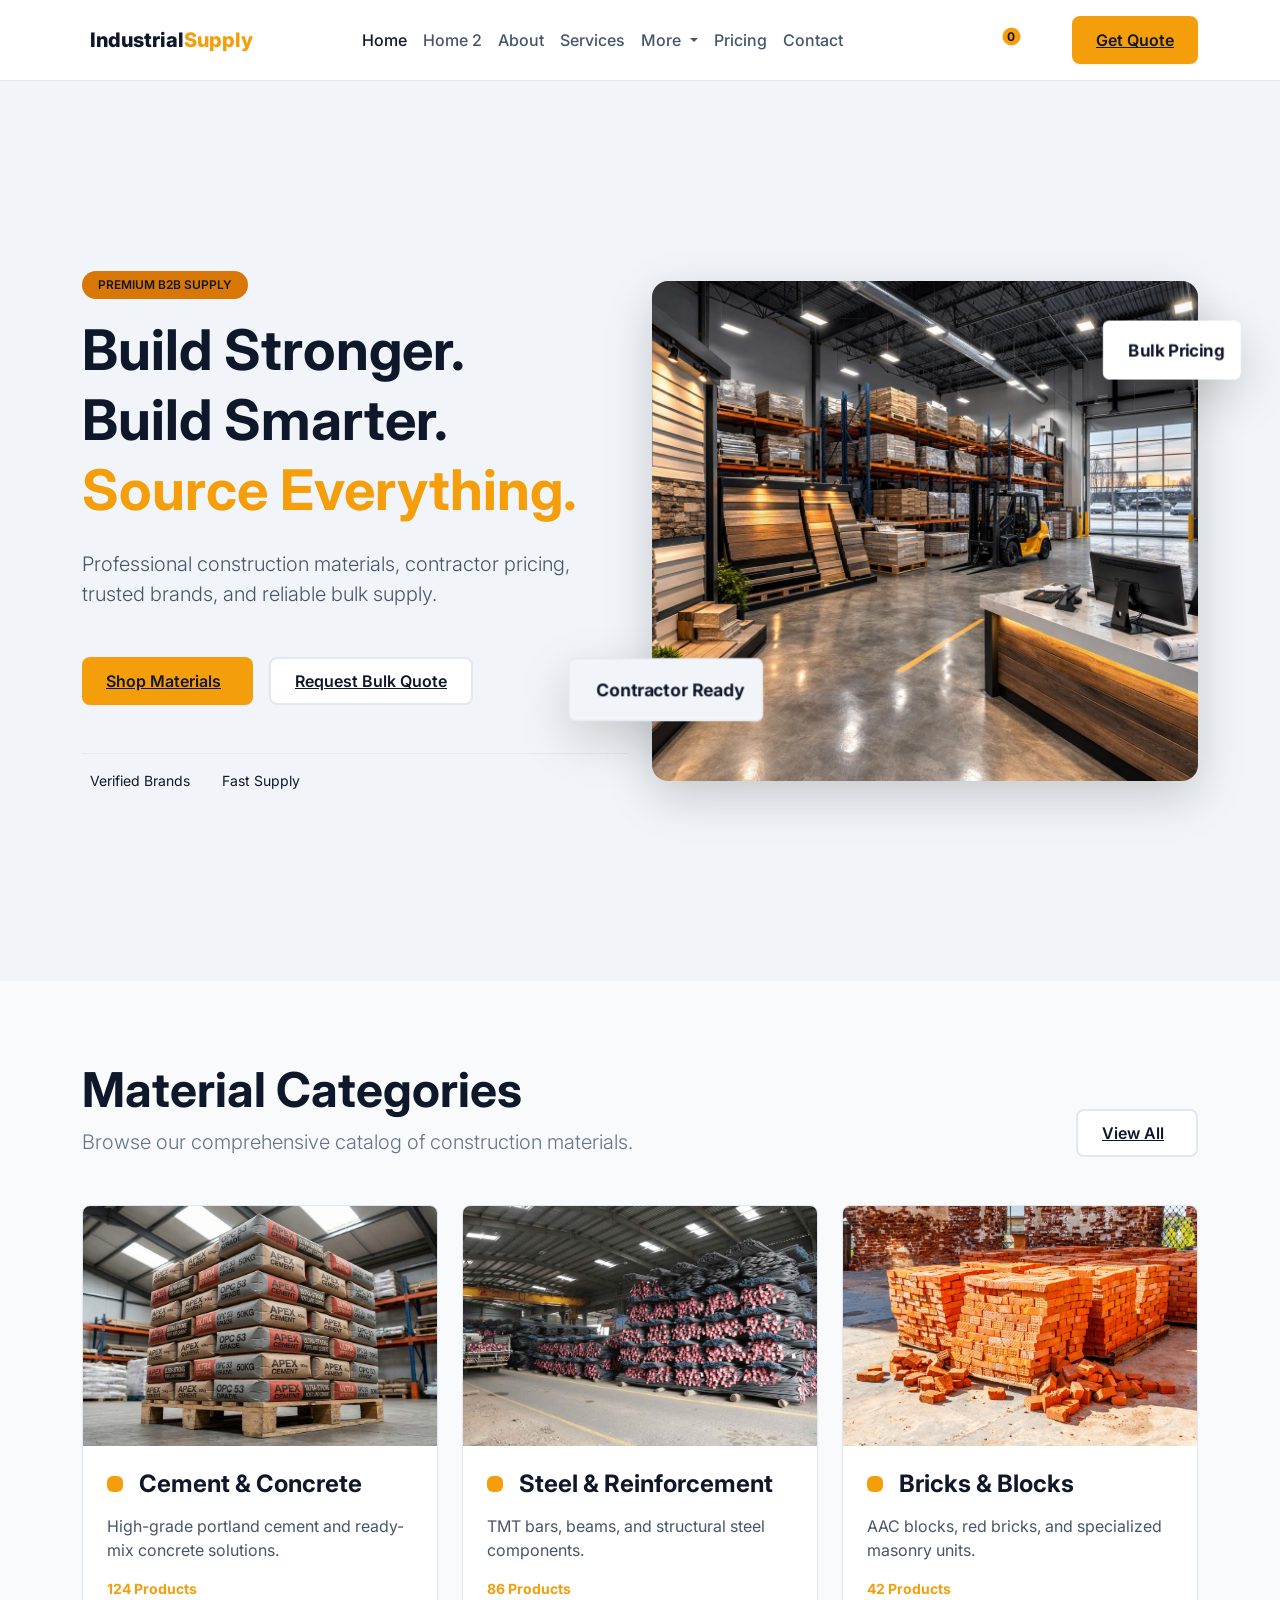
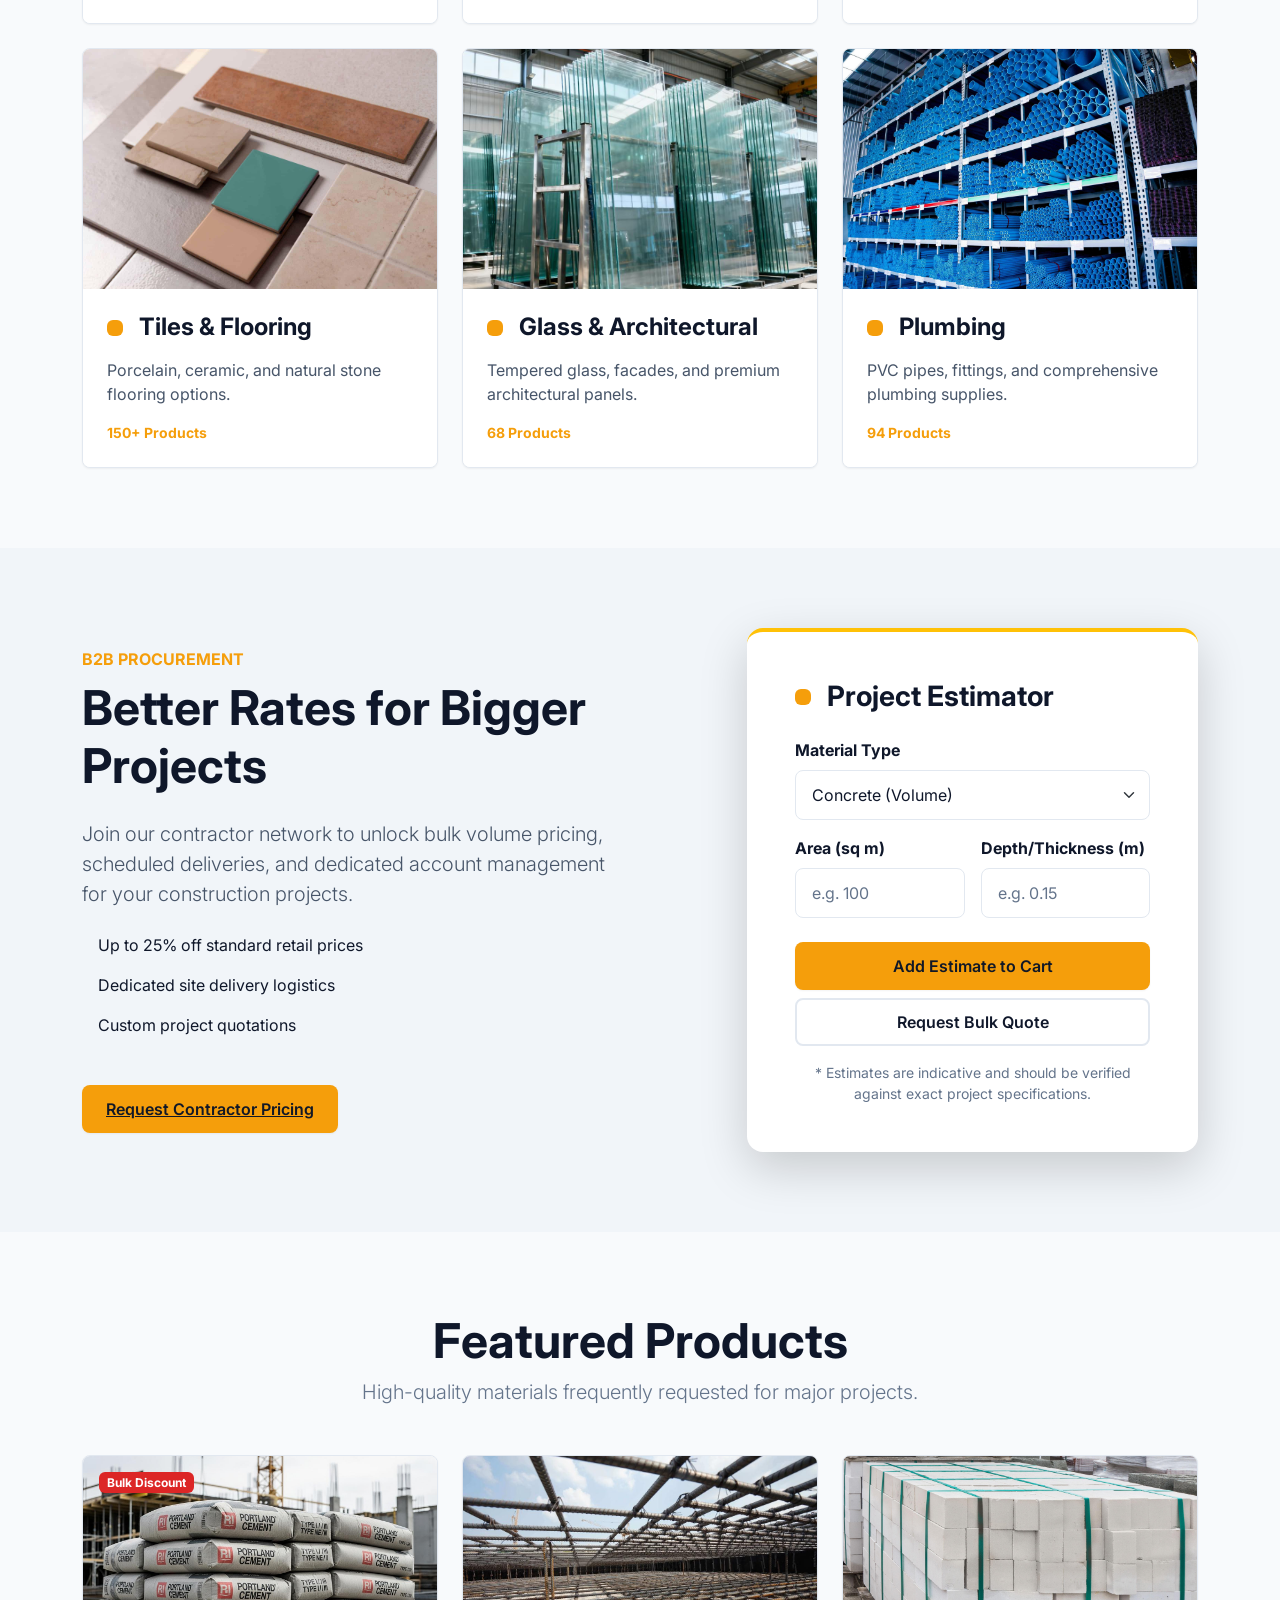
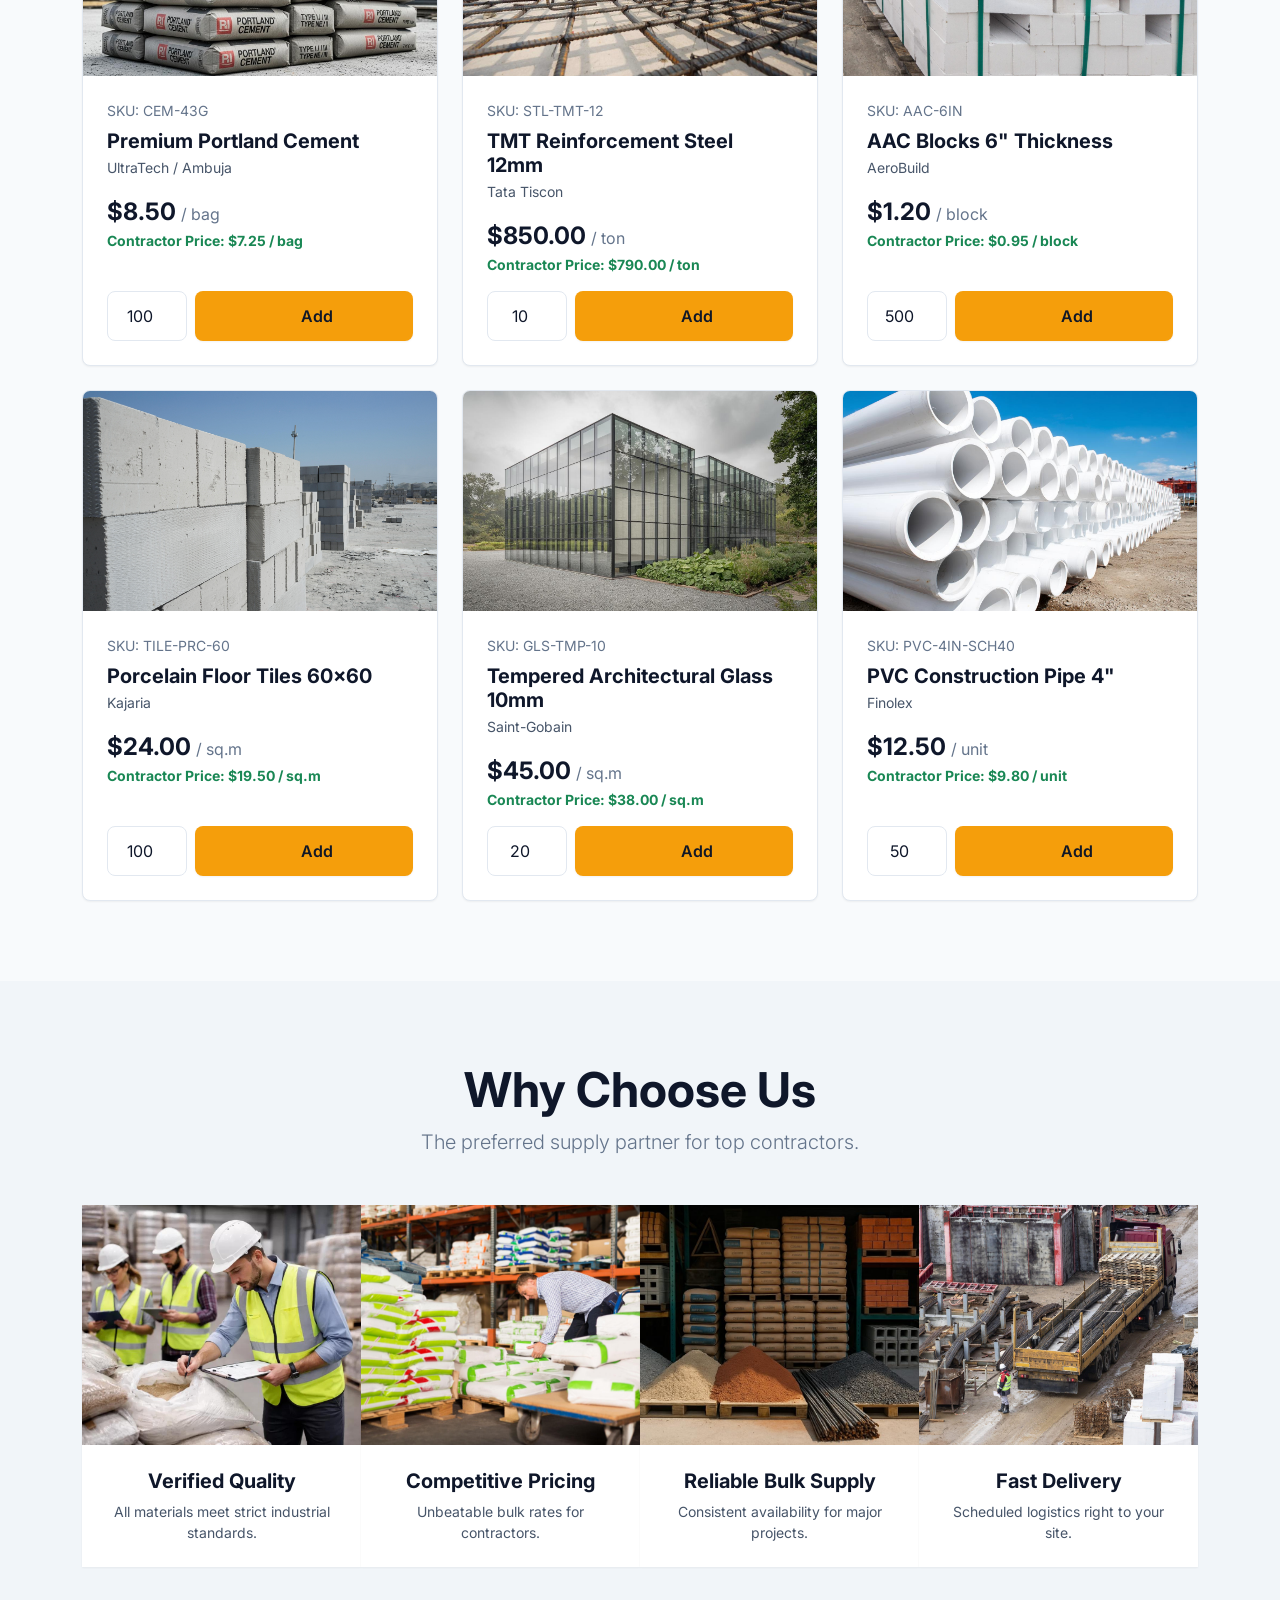
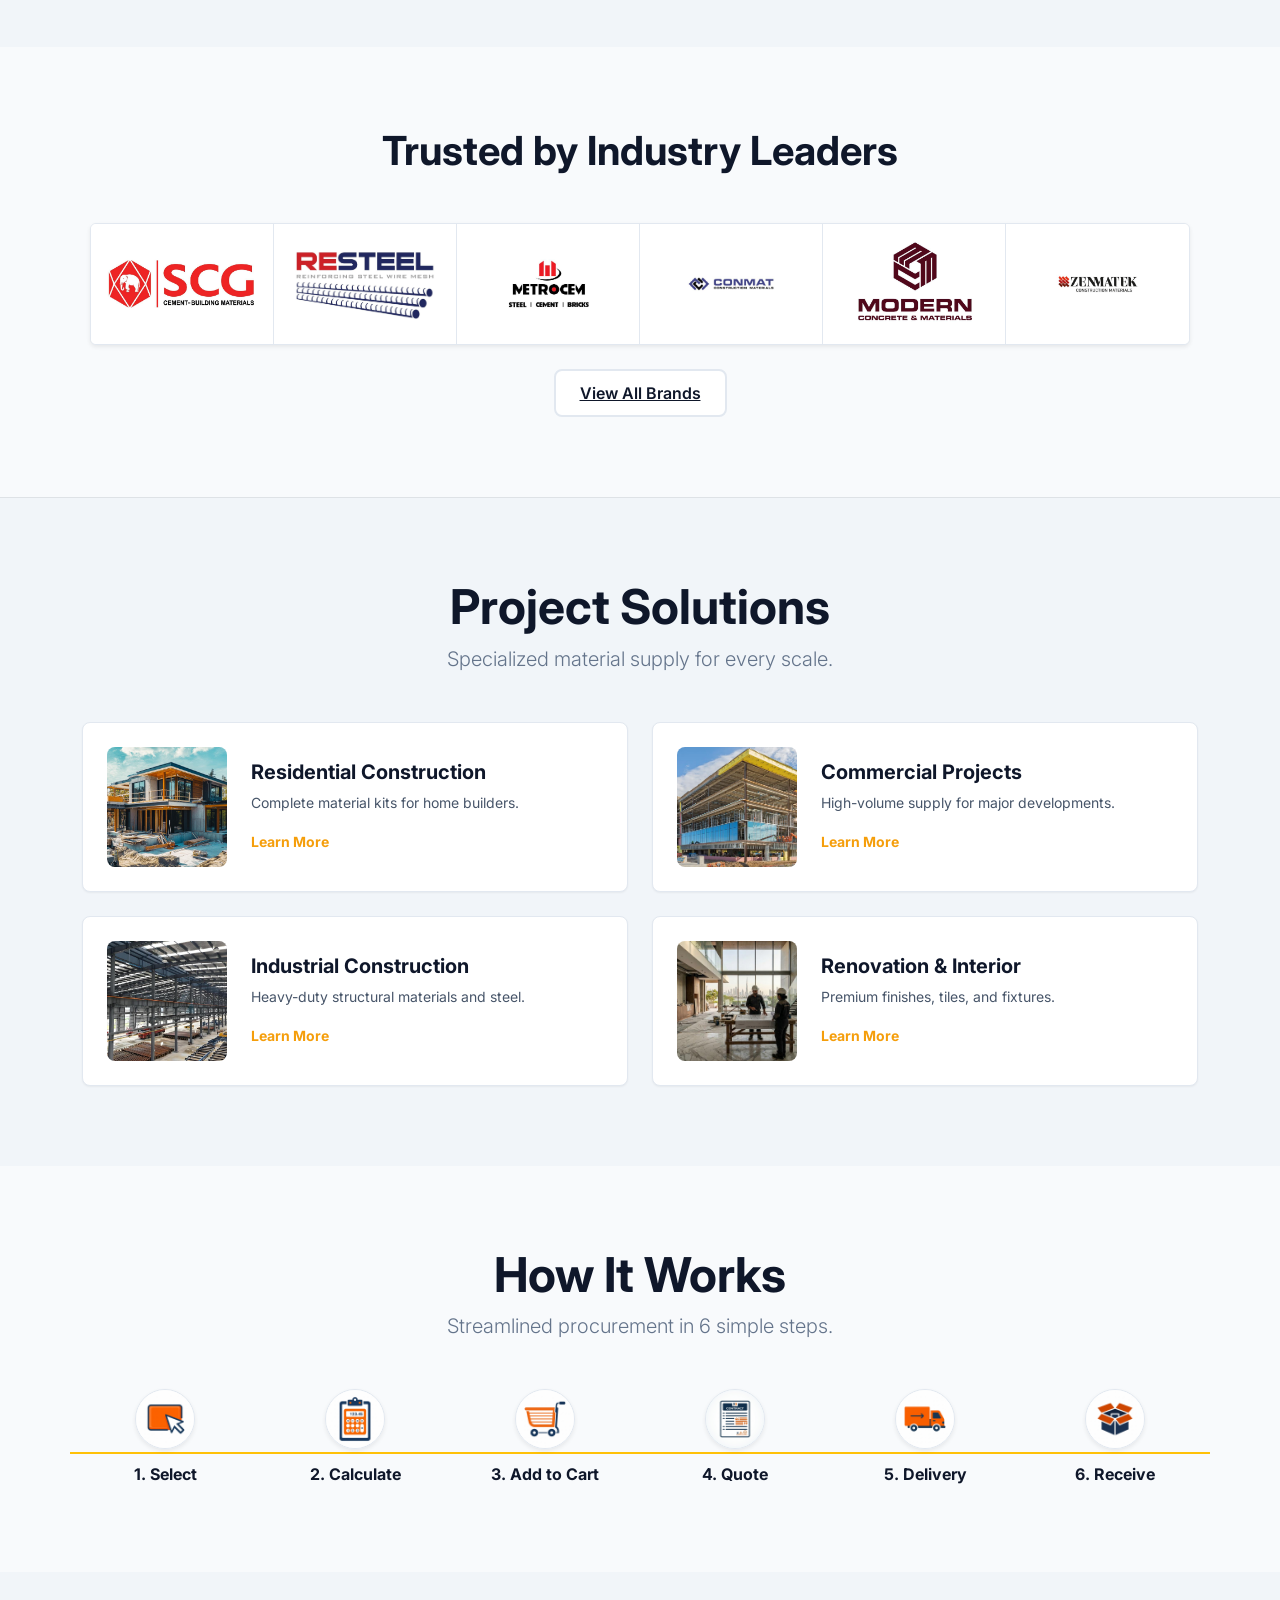
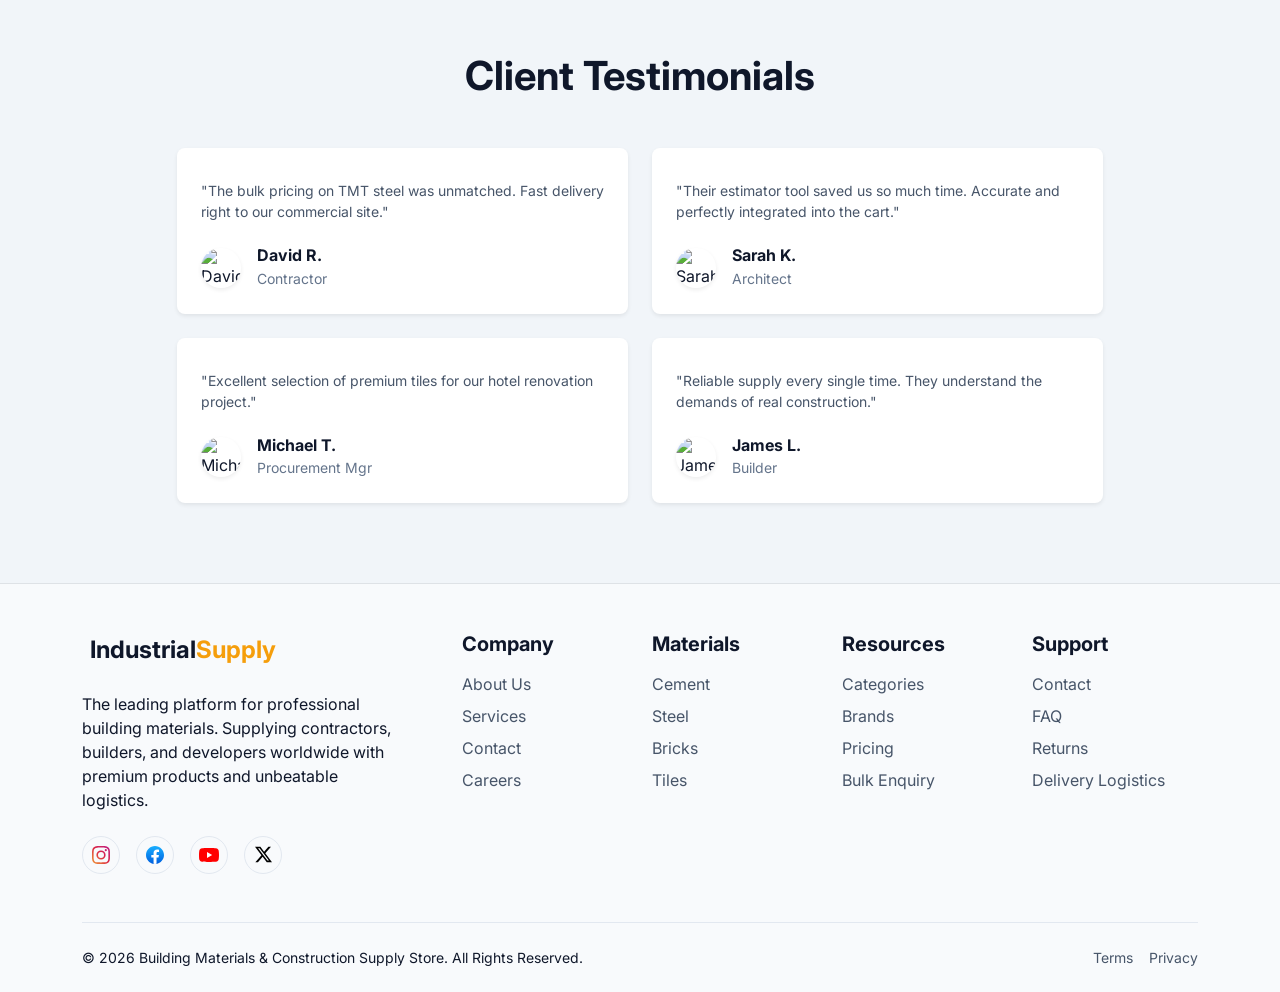
==== index.html @ 7396d153 "Update website" ====
<!DOCTYPE html>
<html lang="en" dir="ltr">

<head>
  <meta charset="UTF-8">
  <meta name="viewport" content="width=device-width, initial-scale=1.0">
  <title>Building Materials & Construction Supply Store | Premium Supplies</title>
  <meta name="description"
    content="Professional construction materials, contractor pricing, trusted brands, and reliable bulk supply.">

  <!-- Bootstrap 5.3 CSS -->
  <link href="https://cdn.jsdelivr.net/npm/bootstrap@5.3.3/dist/css/bootstrap.min.css" rel="stylesheet">

  <!-- Custom CSS -->
  <link rel="stylesheet" href="assets/css/style.css">

  <!-- Icons -->
  <script src="https://unpkg.com/lucide@latest"></script>

  <!-- GSAP for animations -->
  <script src="https://cdnjs.cloudflare.com/ajax/libs/gsap/3.12.2/gsap.min.js"></script>
  <script src="https://cdnjs.cloudflare.com/ajax/libs/gsap/3.12.2/ScrollTrigger.min.js"></script>

  <!-- CountUp.js for stats -->
  <script src="https://cdnjs.cloudflare.com/ajax/libs/countup.js/2.8.0/countUp.umd.js"></script>
</head>

<body>

  <!-- Navigation -->
  <nav class="navbar navbar-expand-lg navbar-custom sticky-top">
    <div class="container">
      <a class="navbar-brand" href="index.html">
        <i data-lucide="hard-hat" class="text-primary-custom"></i>
        <span>Industrial<span class="text-primary-custom">Supply</span></span>
      </a>

      <!-- Mobile toggles placed carefully before hamburger -->
      <div class="d-flex align-items-center mobile-menu-btn gap-2">
        <button class="action-icon position-relative border-0" type="button" data-bs-toggle="offcanvas" data-bs-target="#mobileMenu"
          aria-controls="mobileMenu">
          <i data-lucide="menu" style="pointer-events: none;"></i>
        </button>
      </div>

      <div class="collapse navbar-collapse desktop-nav">
        <ul class="navbar-nav mx-auto mb-2 mb-lg-0">
          <li class="nav-item"><a class="nav-link active" href="index.html">Home</a></li>
          <li class="nav-item"><a class="nav-link" href="home-2.html">Home 2</a></li>
          <li class="nav-item"><a class="nav-link" href="about.html">About</a></li>
          <li class="nav-item"><a class="nav-link" href="services.html">Services</a></li>
          <li class="nav-item dropdown">
            <a class="nav-link dropdown-toggle" href="#" role="button" data-bs-toggle="dropdown" aria-expanded="false">
              More
            </a>
            <ul class="dropdown-menu">
              <li><a class="dropdown-item" href="categories.html">Categories</a></li>
              <li><a class="dropdown-item" href="brands.html">Brands</a></li>
            </ul>
          </li>
          <li class="nav-item"><a class="nav-link" href="pricing.html">Pricing</a></li>
          <li class="nav-item"><a class="nav-link" href="contact.html">Contact</a></li>
        </ul>

        <div class="nav-actions">
          <button class="action-icon" id="dir-toggle" aria-label="Toggle RTL/LTR"><i
              data-lucide="arrow-left-right"></i></button>
          <button class="action-icon" id="theme-toggle" aria-label="Toggle theme">
            <span id="theme-icon"><i data-lucide="moon"></i></span>
          </button>
          <a href="cart.html" class="action-icon text-decoration-none">
            <i data-lucide="shopping-cart"></i>
            <span class="cart-badge">0</span>
          </a>
          <a href="login.html" class="action-icon text-decoration-none" aria-label="Login"><i
              data-lucide="user"></i></a>
          <a href="quote.html" class="btn-primary-custom ms-2">Get Quote</a>
        </div>
      </div>
    </div>
  </nav>

  <!-- Mobile Offcanvas Menu -->
  <div class="offcanvas offcanvas-end offcanvas-custom" tabindex="-1" id="mobileMenu" aria-labelledby="mobileMenuLabel">
    <div class="offcanvas-header border-bottom border-secondary">
      <h5 class="offcanvas-title fw-bold" id="mobileMenuLabel">Industrial<span class="text-primary-custom">Supply</span>
      </h5>
      <button type="button" class="btn-close" data-bs-dismiss="offcanvas" aria-label="Close"></button>
    </div>
    <div class="offcanvas-body px-0">
      <ul class="navbar-nav">
        <li class="nav-item px-3 py-2"><a class="nav-link text-center" href="index.html">Home</a></li>
        <li class="nav-item px-3 py-2"><a class="nav-link active text-center" href="home-2.html">Home 2</a></li>
        <li class="nav-item px-3 py-2"><a class="nav-link text-center" href="about.html">About</a></li>
        <li class="nav-item px-3 py-2"><a class="nav-link text-center" href="services.html">Services</a></li>
        <li class="nav-item px-3 py-2">
          <a class="nav-link d-flex justify-content-center align-items-center" data-bs-toggle="collapse"
            href="#moreMenu" role="button" aria-expanded="false" aria-controls="moreMenu">
            More <i data-lucide="chevron-down" class="ms-1"></i>
          </a>
          <div class="collapse" id="moreMenu">
            <ul class="list-unstyled p-0 m-0 py-2 mt-2 text-center">
              <li><a class="nav-link justify-content-center py-1" href="categories.html">Categories</a></li>
              <li><a class="nav-link justify-content-center py-1" href="brands.html">Brands</a></li>
            </ul>
          </div>
        </li>
        <li class="nav-item px-3 py-2"><a class="nav-link text-center" href="pricing.html">Pricing</a></li>
        <li class="nav-item px-3 py-2"><a class="nav-link text-center" href="contact.html">Contact</a></li>
        <li class="nav-item px-3 py-2 border-top mt-2"><a class="nav-link d-flex justify-content-center align-items-center gap-2"
            href="cart.html"><i data-lucide="shopping-cart"></i> Cart</a></li>
        <li class="nav-item px-3 py-2"><a class="nav-link d-flex justify-content-center align-items-center gap-2" href="login.html"><i
              data-lucide="log-in"></i> Login</a></li>
        <li class="nav-item px-3 py-2"><a class="nav-link d-flex justify-content-center align-items-center gap-2" href="register.html"><i
              data-lucide="user-plus"></i> Register</a></li>
        
        <!-- Mobile Toggles -->
        <li class="nav-item px-3 py-2 border-top mt-2">
          <div class="d-flex align-items-center justify-content-center gap-4">
            <span class="nav-link p-0 d-flex align-items-center gap-2">Theme</span>
            <button class="action-icon" id="theme-toggle-mobile" aria-label="Toggle theme">
              <span id="theme-icon-mobile" style="pointer-events: none;"><i data-lucide="moon"></i></span>
            </button>
          </div>
        </li>
        <li class="nav-item px-3 py-2">
          <div class="d-flex align-items-center justify-content-center gap-4">
            <span class="nav-link p-0 d-flex align-items-center gap-2">RTL Layout</span>
            <button class="action-icon" id="dir-toggle-mobile" aria-label="Toggle layout direction">
              <i data-lucide="arrow-left-right" style="pointer-events: none;"></i>
            </button>
          </div>
        </li>
        
        <!-- Mobile CTA -->
        <li class="nav-item px-3 py-3 mt-2 text-center">
          <a href="quote.html" class="btn-primary-custom w-100 justify-content-center">Get Quote</a>
        </li>
      </ul>
    </div>
  </div>

  <!-- Hero Section -->
  <section class="position-relative bg-dark text-white blueprint-bg overflow-hidden pt-5 pb-5 pt-lg-0 pb-lg-0"
    style="min-height: 100vh; display: flex; align-items: center;">
    <div class="container position-relative z-1">
      <div class="row align-items-center">
        <div class="col-lg-6 mb-5 mb-lg-0 hero-content text-center-mobile">
          <span
            class="badge text-bg-warning rounded-pill px-3 py-2 mb-3 fw-semibold text-uppercase letter-spacing-1">Premium
            B2B Supply</span>
          <h1 class="display-4 fw-bolder mb-4 text-white lh-sm">Build Stronger.<br>Build Smarter.<br><span
              class="text-primary-custom">Source Everything.</span></h1>
          <p class="lead mb-5 text-secondary-subtle">Professional construction materials, contractor pricing, trusted
            brands, and reliable bulk supply.</p>

          <div class="d-flex flex-wrap gap-3 mobile-stack-btns">
            <a href="categories.html" class="btn-primary-custom btn-lg">Shop Materials <i
                data-lucide="arrow-right"></i></a>
            <a href="contact.html" class="btn-outline-custom border-white text-white btn-lg">Request Bulk Quote</a>
          </div>

          <div
            class="d-flex gap-4 mt-5 pt-3 border-top border-secondary align-items-center justify-content-center justify-content-lg-start">
            <div class="d-flex align-items-center gap-2">
              <i data-lucide="check-circle-2" class="text-primary-custom"></i>
              <span class="small">Verified Brands</span>
            </div>
            <div class="d-flex align-items-center gap-2">
              <i data-lucide="truck" class="text-primary-custom"></i>
              <span class="small">Fast Supply</span>
            </div>
          </div>
        </div>
        <div class="col-lg-6 position-relative hero-visual">
          <div class="position-relative" style="height: 500px; perspective: 1000px;">
            <!-- Placeholder for construction scene -->
            <img src="assets/images/home1-hero.png" alt="Construction Materials"
              class="img-fluid rounded-4 shadow-lg w-100 h-100 object-fit-cover">

            <!-- Floating cards -->
            <div class="position-absolute bg-white text-dark p-3 rounded shadow-lg"
              style="top: 10%; right: -5%; transform: translateZ(50px);">
              <div class="d-flex align-items-center gap-2">
                <i data-lucide="tag" class="text-primary-custom"></i>
                <span class="fw-bold">Bulk Pricing</span>
              </div>
            </div>

            <div class="position-absolute bg-dark text-white p-3 rounded shadow-lg border border-secondary"
              style="bottom: 15%; left: -10%; transform: translateZ(80px);">
              <div class="d-flex align-items-center gap-2">
                <i data-lucide="shield-check" class="text-success"></i>
                <span class="fw-bold">Contractor Ready</span>
              </div>
            </div>
          </div>
        </div>
      </div>
    </div>
  </section>



  <!-- Material Categories -->
  <section class="section-padding">
    <div class="container">
      <div class="d-flex justify-content-between align-items-end mb-5">
        <div>
          <h2 class="display-5 fw-bold mb-2">Material Categories</h2>
          <p class="lead text-muted mb-0">Browse our comprehensive catalog of construction materials.</p>
        </div>
        <a href="categories.html" class="btn-outline-custom d-none d-md-inline-flex">View All <i
            data-lucide="arrow-right"></i></a>
      </div>

      <div class="row g-4">
        <!-- Card 1 -->
        <div class="col-md-6 col-lg-4">
          <a href="categories.html" class="text-decoration-none d-block">
            <div class="premium-card position-relative group">
              <div class="card-image" style="height: 240px;">
                <img src="assets/images/Cement_Concrete.png" alt="Cement & Concrete">
              </div>
              <div class="p-4 bg-card">
                <div class="d-flex align-items-center gap-3 mb-3">
                  <div class="bg-primary-custom p-2 rounded flex-shrink-0">
                    <i data-lucide="box"></i>
                  </div>
                  <h4 class="mb-0 fw-bold text-dark">Cement & Concrete</h4>
                </div>
                <p class="text-muted mb-3">High-grade portland cement and ready-mix concrete solutions.</p>
                <div class="d-flex justify-content-between align-items-center mt-auto">
                  <span class="small fw-bold text-primary-custom">124 Products</span>
                  <i data-lucide="arrow-right"
                    class="text-muted transition group-hover:text-primary-custom group-hover:translate-x-1"></i>
                </div>
              </div>
            </div>
          </a>
        </div>

        <!-- Card 2 -->
        <div class="col-md-6 col-lg-4">
          <a href="categories.html" class="text-decoration-none d-block">
            <div class="premium-card position-relative group">
              <div class="card-image" style="height: 240px;">
                <img src="assets/images/Steel_Reinforcement.png" alt="Steel & Reinforcement">
              </div>
              <div class="p-4 bg-card">
                <div class="d-flex align-items-center gap-3 mb-3">
                  <div class="bg-primary-custom p-2 rounded flex-shrink-0">
                    <i data-lucide="align-justify"></i>
                  </div>
                  <h4 class="mb-0 fw-bold text-dark">Steel & Reinforcement</h4>
                </div>
                <p class="text-muted mb-3">TMT bars, beams, and structural steel components.</p>
                <div class="d-flex justify-content-between align-items-center mt-auto">
                  <span class="small fw-bold text-primary-custom">86 Products</span>
                  <i data-lucide="arrow-right" class="text-muted transition"></i>
                </div>
              </div>
            </div>
          </a>
        </div>

        <!-- Card 3 -->
        <div class="col-md-6 col-lg-4">
          <a href="categories.html" class="text-decoration-none d-block">
            <div class="premium-card position-relative group">
              <div class="card-image" style="height: 240px;">
                <img src="assets/images/Bricks_Blocks.png" alt="Bricks & Blocks">
              </div>
              <div class="p-4 bg-card">
                <div class="d-flex align-items-center gap-3 mb-3">
                  <div class="bg-primary-custom p-2 rounded flex-shrink-0">
                    <i data-lucide="layers"></i>
                  </div>
                  <h4 class="mb-0 fw-bold text-dark">Bricks & Blocks</h4>
                </div>
                <p class="text-muted mb-3">AAC blocks, red bricks, and specialized masonry units.</p>
                <div class="d-flex justify-content-between align-items-center mt-auto">
                  <span class="small fw-bold text-primary-custom">42 Products</span>
                  <i data-lucide="arrow-right" class="text-muted transition"></i>
                </div>
              </div>
            </div>
          </a>
        </div>

        <!-- Card 4 -->
        <div class="col-md-6 col-lg-4">
          <a href="categories.html" class="text-decoration-none d-block">
            <div class="premium-card position-relative group">
              <div class="card-image" style="height: 240px;">
                <img src="assets/images/Tiles_Flooring.png" alt="Tiles & Flooring">
              </div>
              <div class="p-4 bg-card">
                <div class="d-flex align-items-center gap-3 mb-3">
                  <div class="bg-primary-custom p-2 rounded flex-shrink-0">
                    <i data-lucide="grid"></i>
                  </div>
                  <h4 class="mb-0 fw-bold text-dark">Tiles & Flooring</h4>
                </div>
                <p class="text-muted mb-3">Porcelain, ceramic, and natural stone flooring options.</p>
                <div class="d-flex justify-content-between align-items-center mt-auto">
                  <span class="small fw-bold text-primary-custom">150+ Products</span>
                  <i data-lucide="arrow-right" class="text-muted transition"></i>
                </div>
              </div>
            </div>
          </a>
        </div>

        <!-- Card 5 -->
        <div class="col-md-6 col-lg-4">
          <a href="categories.html" class="text-decoration-none d-block">
            <div class="premium-card position-relative group">
              <div class="card-image" style="height: 240px;">
                <img src="assets/images/Glass_Architectural.png" alt="Glass & Architectural">
              </div>
              <div class="p-4 bg-card">
                <div class="d-flex align-items-center gap-3 mb-3">
                  <div class="bg-primary-custom p-2 rounded flex-shrink-0">
                    <i data-lucide="panels-top-left"></i>
                  </div>
                  <h4 class="mb-0 fw-bold text-dark">Glass & Architectural</h4>
                </div>
                <p class="text-muted mb-3">Tempered glass, facades, and premium architectural panels.</p>
                <div class="d-flex justify-content-between align-items-center mt-auto">
                  <span class="small fw-bold text-primary-custom">68 Products</span>
                  <i data-lucide="arrow-right" class="text-muted transition"></i>
                </div>
              </div>
            </div>
          </a>
        </div>

        <!-- Card 6 -->
        <div class="col-md-6 col-lg-4">
          <a href="categories.html" class="text-decoration-none d-block">
            <div class="premium-card position-relative group">
              <div class="card-image" style="height: 240px;">
                <img src="assets/images/Plumbing.png" alt="Plumbing">
              </div>
              <div class="p-4 bg-card">
                <div class="d-flex align-items-center gap-3 mb-3">
                  <div class="bg-primary-custom p-2 rounded flex-shrink-0">
                    <i data-lucide="droplets"></i>
                  </div>
                  <h4 class="mb-0 fw-bold text-dark">Plumbing</h4>
                </div>
                <p class="text-muted mb-3">PVC pipes, fittings, and comprehensive plumbing supplies.</p>
                <div class="d-flex justify-content-between align-items-center mt-auto">
                  <span class="small fw-bold text-primary-custom">94 Products</span>
                  <i data-lucide="arrow-right" class="text-muted transition"></i>
                </div>
              </div>
            </div>
          </a>
        </div>

      </div>
      <div class="text-center mt-5 d-block d-md-none">
        <a href="categories.html" class="btn-outline-custom w-100">View All Categories <i
            data-lucide="arrow-right"></i></a>
      </div>
    </div>
  </section>

  <!-- Contractor Pricing Section -->
  <section class="section-padding bg-dark text-white blueprint-bg">
    <div class="container">
      <div class="row align-items-center">
        <div class="col-lg-6 mb-5 mb-lg-0 text-center-mobile">
          <span class="text-primary-custom fw-bold letter-spacing-1 text-uppercase mb-2 d-block">B2B Procurement</span>
          <h2 class="display-5 fw-bold mb-4 text-white">Better Rates for Bigger Projects</h2>
          <p class="lead text-secondary-subtle mb-4">Join our contractor network to unlock bulk volume pricing,
            scheduled deliveries, and dedicated account management for your construction projects.</p>
          <ul class="list-unstyled mb-5">
            <li class="d-flex align-items-center gap-3 mb-3"><i data-lucide="check" class="text-success"></i> <span>Up
                to 25% off standard retail prices</span></li>
            <li class="d-flex align-items-center gap-3 mb-3"><i data-lucide="check" class="text-success"></i>
              <span>Dedicated site delivery logistics</span></li>
            <li class="d-flex align-items-center gap-3 mb-3"><i data-lucide="check" class="text-success"></i>
              <span>Custom project quotations</span></li>
          </ul>
          <div class="mobile-stack-btns">
            <a href="pricing.html" class="btn-primary-custom btn-lg">Request Contractor Pricing</a>
          </div>
        </div>
        <div class="col-lg-5 offset-lg-1">
          <!-- Quantity Estimator Tool -->
          <div class="bg-white text-dark p-4 p-md-5 rounded-4 shadow-lg border-top border-4 border-warning">
            <div class="d-flex align-items-center gap-3 mb-4">
              <div class="bg-primary-custom p-2 rounded text-white">
                <i data-lucide="calculator"></i>
              </div>
              <h3 class="mb-0 fw-bold">Project Estimator</h3>
            </div>

            <form id="estimator-form">
              <div class="mb-3">
                <label class="form-label fw-bold">Material Type</label>
                <select class="form-select form-control-custom">
                  <option>Concrete (Volume)</option>
                  <option>Flooring (Area)</option>
                  <option>Brickwork (Area)</option>
                </select>
              </div>
              <div class="row g-3 mb-3">
                <div class="col-6">
                  <label class="form-label fw-bold">Area (sq m)</label>
                  <input type="number" class="form-control form-control-custom" id="est-area" placeholder="e.g. 100">
                </div>
                <div class="col-6">
                  <label class="form-label fw-bold">Depth/Thickness (m)</label>
                  <input type="number" class="form-control form-control-custom" id="est-depth" placeholder="e.g. 0.15">
                </div>
              </div>
              <div id="est-result" class="mb-4"></div>

              <div class="d-grid gap-2 mobile-stack-btns">
                <button type="button" class="btn-primary-custom w-100 add-to-cart-btn">Add Estimate to Cart</button>
                <button type="button" class="btn-outline-custom w-100">Request Bulk Quote</button>
              </div>
              <p class="small text-muted mt-3 text-center mb-0">* Estimates are indicative and should be verified
                against exact project specifications.</p>
            </form>
          </div>
        </div>
      </div>
    </div>
  </section>

  <!-- Featured Products -->
  <section class="section-padding">
    <div class="container">
      <div class="text-center mb-5">
        <h2 class="display-5 fw-bold mb-2">Featured Products</h2>
        <p class="lead text-muted">High-quality materials frequently requested for major projects.</p>
      </div>

      <div class="row g-4">
        <!-- Product 1 -->
        <div class="col-sm-6 col-lg-4">
          <div class="premium-card h-100 d-flex flex-column">
            <div class="card-image" style="height: 220px;">
              <span class="badge bg-danger position-absolute top-0 start-0 m-3 z-1">Bulk Discount</span>
              <img src="assets/images/Premium Portland Cement.png" class="w-100 h-100" style="object-fit: contain;"
                alt="Portland Cement">
            </div>
            <div class="p-4 d-flex flex-column flex-grow-1">
              <div class="d-flex justify-content-between align-items-start mb-2">
                <span class="text-muted small">SKU: CEM-43G</span>
                <div class="text-warning d-flex">
                  <i data-lucide="star" class="fill-warning" style="width:14px;"></i>
                  <i data-lucide="star" class="fill-warning" style="width:14px;"></i>
                  <i data-lucide="star" class="fill-warning" style="width:14px;"></i>
                  <i data-lucide="star" class="fill-warning" style="width:14px;"></i>
                  <i data-lucide="star" class="fill-warning" style="width:14px;"></i>
                </div>
              </div>
              <h5 class="fw-bold mb-1">Premium Portland Cement</h5>
              <p class="text-muted small mb-3">UltraTech / Ambuja</p>

              <div class="mb-3">
                <div class="fs-4 fw-bold text-dark">$8.50 <span class="fs-6 text-muted fw-normal">/ bag</span></div>
                <div class="text-success small fw-bold">Contractor Price: $7.25 / bag</div>
              </div>

              <div class="mt-auto d-flex gap-2">
                <input type="number" class="form-control form-control-custom text-center" value="100"
                  style="width: 80px;">
                <button class="btn-primary-custom flex-grow-1 add-to-cart-btn"><i data-lucide="shopping-cart"
                    style="width: 18px;"></i> Add</button>
              </div>
            </div>
          </div>
        </div>

        <!-- Product 2 -->
        <div class="col-sm-6 col-lg-4">
          <div class="premium-card h-100 d-flex flex-column">
            <div class="card-image" style="height: 220px;">
              <img src="assets/images/TMT Reinforcement Steel 12mm.png" class="w-100 h-100" style="object-fit: contain;"
                alt="TMT Steel">
            </div>
            <div class="p-4 d-flex flex-column flex-grow-1">
              <div class="d-flex justify-content-between align-items-start mb-2">
                <span class="text-muted small">SKU: STL-TMT-12</span>
                <div class="text-warning d-flex">
                  <i data-lucide="star" class="fill-warning" style="width:14px;"></i>
                  <i data-lucide="star" class="fill-warning" style="width:14px;"></i>
                  <i data-lucide="star" class="fill-warning" style="width:14px;"></i>
                  <i data-lucide="star" class="fill-warning" style="width:14px;"></i>
                  <i data-lucide="star-half" class="fill-warning" style="width:14px;"></i>
                </div>
              </div>
              <h5 class="fw-bold mb-1">TMT Reinforcement Steel 12mm</h5>
              <p class="text-muted small mb-3">Tata Tiscon</p>

              <div class="mb-3">
                <div class="fs-4 fw-bold text-dark">$850.00 <span class="fs-6 text-muted fw-normal">/ ton</span></div>
                <div class="text-success small fw-bold">Contractor Price: $790.00 / ton</div>
              </div>

              <div class="mt-auto d-flex gap-2">
                <input type="number" class="form-control form-control-custom text-center" value="10"
                  style="width: 80px;">
                <button class="btn-primary-custom flex-grow-1 add-to-cart-btn"><i data-lucide="shopping-cart"
                    style="width: 18px;"></i> Add</button>
              </div>
            </div>
          </div>
        </div>

        <!-- Product 3 -->
        <div class="col-sm-6 col-lg-4">
          <div class="premium-card h-100 d-flex flex-column">
            <div class="card-image" style="height: 220px;">
              <img src="assets/images/AAC Blocks 6.png" class="w-100 h-100" style="object-fit: contain;"
                alt="AAC Blocks">
            </div>
            <div class="p-4 d-flex flex-column flex-grow-1">
              <div class="d-flex justify-content-between align-items-start mb-2">
                <span class="text-muted small">SKU: AAC-6IN</span>
                <div class="text-warning d-flex">
                  <i data-lucide="star" class="fill-warning" style="width:14px;"></i>
                  <i data-lucide="star" class="fill-warning" style="width:14px;"></i>
                  <i data-lucide="star" class="fill-warning" style="width:14px;"></i>
                  <i data-lucide="star" class="fill-warning" style="width:14px;"></i>
                  <i data-lucide="star" class="fill-warning" style="width:14px;"></i>
                </div>
              </div>
              <h5 class="fw-bold mb-1">AAC Blocks 6" Thickness</h5>
              <p class="text-muted small mb-3">AeroBuild</p>

              <div class="mb-3">
                <div class="fs-4 fw-bold text-dark">$1.20 <span class="fs-6 text-muted fw-normal">/ block</span></div>
                <div class="text-success small fw-bold">Contractor Price: $0.95 / block</div>
              </div>

              <div class="mt-auto d-flex gap-2">
                <input type="number" class="form-control form-control-custom text-center" value="500"
                  style="width: 80px;">
                <button class="btn-primary-custom flex-grow-1 add-to-cart-btn"><i data-lucide="shopping-cart"
                    style="width: 18px;"></i> Add</button>
              </div>
            </div>
          </div>
        </div>

        <!-- Product 4 -->
        <div class="col-sm-6 col-lg-4">
          <div class="premium-card h-100 d-flex flex-column">
            <div class="card-image" style="height: 220px;">
              <img src="assets/images/Porcelain Floor Tiles 60x60.png" class="w-100 h-100" style="object-fit: contain;"
                alt="Porcelain Tiles">
            </div>
            <div class="p-4 d-flex flex-column flex-grow-1">
              <div class="d-flex justify-content-between align-items-start mb-2">
                <span class="text-muted small">SKU: TILE-PRC-60</span>
                <div class="text-warning d-flex">
                  <i data-lucide="star" class="fill-warning" style="width:14px;"></i>
                  <i data-lucide="star" class="fill-warning" style="width:14px;"></i>
                  <i data-lucide="star" class="fill-warning" style="width:14px;"></i>
                  <i data-lucide="star" class="fill-warning" style="width:14px;"></i>
                  <i data-lucide="star" class="fill-warning" style="width:14px;"></i>
                </div>
              </div>
              <h5 class="fw-bold mb-1">Porcelain Floor Tiles 60x60</h5>
              <p class="text-muted small mb-3">Kajaria</p>

              <div class="mb-3">
                <div class="fs-4 fw-bold text-dark">$24.00 <span class="fs-6 text-muted fw-normal">/ sq.m</span></div>
                <div class="text-success small fw-bold">Contractor Price: $19.50 / sq.m</div>
              </div>

              <div class="mt-auto d-flex gap-2">
                <input type="number" class="form-control form-control-custom text-center" value="100"
                  style="width: 80px;">
                <button class="btn-primary-custom flex-grow-1 add-to-cart-btn"><i data-lucide="shopping-cart"
                    style="width: 18px;"></i> Add</button>
              </div>
            </div>
          </div>
        </div>

        <!-- Product 5 -->
        <div class="col-sm-6 col-lg-4">
          <div class="premium-card h-100 d-flex flex-column">
            <div class="card-image" style="height: 220px;">
              <img src="assets/images/Tempered Architectural Glass 10mm.png" class="w-100 h-100" style="object-fit: contain;"
                alt="Architectural Glass">
            </div>
            <div class="p-4 d-flex flex-column flex-grow-1">
              <div class="d-flex justify-content-between align-items-start mb-2">
                <span class="text-muted small">SKU: GLS-TMP-10</span>
                <div class="text-warning d-flex">
                  <i data-lucide="star" class="fill-warning" style="width:14px;"></i>
                  <i data-lucide="star" class="fill-warning" style="width:14px;"></i>
                  <i data-lucide="star" class="fill-warning" style="width:14px;"></i>
                  <i data-lucide="star" class="fill-warning" style="width:14px;"></i>
                  <i data-lucide="star-half" class="fill-warning" style="width:14px;"></i>
                </div>
              </div>
              <h5 class="fw-bold mb-1">Tempered Architectural Glass 10mm</h5>
              <p class="text-muted small mb-3">Saint-Gobain</p>

              <div class="mb-3">
                <div class="fs-4 fw-bold text-dark">$45.00 <span class="fs-6 text-muted fw-normal">/ sq.m</span></div>
                <div class="text-success small fw-bold">Contractor Price: $38.00 / sq.m</div>
              </div>

              <div class="mt-auto d-flex gap-2">
                <input type="number" class="form-control form-control-custom text-center" value="20"
                  style="width: 80px;">
                <button class="btn-primary-custom flex-grow-1 add-to-cart-btn"><i data-lucide="shopping-cart"
                    style="width: 18px;"></i> Add</button>
              </div>
            </div>
          </div>
        </div>

        <!-- Product 6 -->
        <div class="col-sm-6 col-lg-4">
          <div class="premium-card h-100 d-flex flex-column">
            <div class="card-image" style="height: 220px;">
              <img src="assets/images/PVC Construction Pipe 4.png" class="w-100 h-100" style="object-fit: contain;"
                alt="PVC Pipe">
            </div>
            <div class="p-4 d-flex flex-column flex-grow-1">
              <div class="d-flex justify-content-between align-items-start mb-2">
                <span class="text-muted small">SKU: PVC-4IN-SCH40</span>
                <div class="text-warning d-flex">
                  <i data-lucide="star" class="fill-warning" style="width:14px;"></i>
                  <i data-lucide="star" class="fill-warning" style="width:14px;"></i>
                  <i data-lucide="star" class="fill-warning" style="width:14px;"></i>
                  <i data-lucide="star" class="fill-warning" style="width:14px;"></i>
                  <i data-lucide="star" class="fill-warning" style="width:14px;"></i>
                </div>
              </div>
              <h5 class="fw-bold mb-1">PVC Construction Pipe 4"</h5>
              <p class="text-muted small mb-3">Finolex</p>

              <div class="mb-3">
                <div class="fs-4 fw-bold text-dark">$12.50 <span class="fs-6 text-muted fw-normal">/ unit</span></div>
                <div class="text-success small fw-bold">Contractor Price: $9.80 / unit</div>
              </div>

              <div class="mt-auto d-flex gap-2">
                <input type="number" class="form-control form-control-custom text-center" value="50"
                  style="width: 80px;">
                <button class="btn-primary-custom flex-grow-1 add-to-cart-btn"><i data-lucide="shopping-cart"
                    style="width: 18px;"></i> Add</button>
              </div>
            </div>
          </div>
        </div>

      </div>
    </div>
  </section>

  <!-- Why Choose Us -->
  <section class="section-padding bg-light">
    <div class="container">
      <div class="text-center mb-5">
        <h2 class="display-5 fw-bold mb-2">Why Choose Us</h2>
        <p class="lead text-muted">The preferred supply partner for top contractors.</p>
      </div>
      <div class="row g-0">
        <!-- 4 cards -->
        <div class="col-md-6 col-lg-3">
          <div class="premium-card text-center hover-glow h-100 overflow-hidden d-flex flex-column border-0 rounded-0">
            <img src="assets/images/Verified Quality.png" alt="Verified Quality" class="img-fluid w-100" style="height: 240px; object-fit: cover;">
            <div class="p-4 bg-white d-flex flex-column flex-grow-1">
              <h5 class="fw-bold">Verified Quality</h5>
              <p class="text-muted small mb-0">All materials meet strict industrial standards.</p>
            </div>
          </div>
        </div>
        <div class="col-md-6 col-lg-3">
          <div class="premium-card text-center hover-glow h-100 overflow-hidden d-flex flex-column border-0 rounded-0">
            <img src="assets/images/Competitive Pricing.png" alt="Competitive Pricing" class="img-fluid w-100" style="height: 240px; object-fit: cover;">
            <div class="p-4 bg-white d-flex flex-column flex-grow-1">
              <h5 class="fw-bold">Competitive Pricing</h5>
              <p class="text-muted small mb-0">Unbeatable bulk rates for contractors.</p>
            </div>
          </div>
        </div>
        <div class="col-md-6 col-lg-3">
          <div class="premium-card text-center hover-glow h-100 overflow-hidden d-flex flex-column border-0 rounded-0">
            <img src="assets/images/Reliable Bulk Supply.png" alt="Reliable Bulk Supply" class="img-fluid w-100" style="height: 240px; object-fit: cover;">
            <div class="p-4 bg-white d-flex flex-column flex-grow-1">
              <h5 class="fw-bold">Reliable Bulk Supply</h5>
              <p class="text-muted small mb-0">Consistent availability for major projects.</p>
            </div>
          </div>
        </div>
        <div class="col-md-6 col-lg-3">
          <div class="premium-card text-center hover-glow h-100 overflow-hidden d-flex flex-column border-0 rounded-0">
            <img src="assets/images/Fast Delivery.png" alt="Fast Delivery" class="img-fluid w-100" style="height: 240px; object-fit: cover;">
            <div class="p-4 bg-white d-flex flex-column flex-grow-1">
              <h5 class="fw-bold">Fast Delivery</h5>
              <p class="text-muted small mb-0">Scheduled logistics right to your site.</p>
            </div>
          </div>
        </div>
      </div>
    </div>
  </section>

  <!-- Brands Section -->
  <section class="section-padding">
    <div class="container text-center">
      <h2 class="display-6 fw-bold mb-5">Trusted by Industry Leaders</h2>
      <div class="row g-0 align-items-center justify-content-center rounded shadow-sm overflow-hidden mx-auto" style="max-width: 1100px; background-color: #ffffff !important; border: 1px solid #e2e8f0;">
        <div class="col-6 col-md-2" style="border-right: 1px solid #e2e8f0;">
          <div class="grayscale hover-color transition d-flex align-items-center justify-content-center" style="height: 120px; background-color: #ffffff !important;">
            <img src="assets/images/Brand1.png" class="img-fluid p-3" style="max-height: 100%; object-fit: contain;" alt="Brand 1">
          </div>
        </div>
        <div class="col-6 col-md-2" style="border-right: 1px solid #e2e8f0;">
          <div class="grayscale hover-color transition d-flex align-items-center justify-content-center" style="height: 120px; background-color: #ffffff !important;">
            <img src="assets/images/Brand2.png" class="img-fluid p-3" style="max-height: 100%; object-fit: contain;" alt="Brand 2">
          </div>
        </div>
        <div class="col-6 col-md-2" style="border-right: 1px solid #e2e8f0;">
          <div class="grayscale hover-color transition d-flex align-items-center justify-content-center" style="height: 120px; background-color: #ffffff !important;">
            <img src="assets/images/Brand3.png" class="img-fluid p-3" style="max-height: 100%; object-fit: contain;" alt="Brand 3">
          </div>
        </div>
        <div class="col-6 col-md-2" style="border-right: 1px solid #e2e8f0;">
          <div class="grayscale hover-color transition d-flex align-items-center justify-content-center" style="height: 120px; background-color: #ffffff !important;">
            <img src="assets/images/Brand4.png" class="img-fluid p-3" style="max-height: 100%; object-fit: contain;" alt="Brand 4">
          </div>
        </div>
        <div class="col-6 col-md-2" style="border-right: 1px solid #e2e8f0;">
          <div class="grayscale hover-color transition d-flex align-items-center justify-content-center" style="height: 120px; background-color: #ffffff !important;">
            <img src="assets/images/Brand5.png" class="img-fluid p-3" style="max-height: 100%; object-fit: contain;" alt="Brand 5">
          </div>
        </div>
        <div class="col-6 col-md-2">
          <div class="grayscale hover-color transition d-flex align-items-center justify-content-center" style="height: 120px; background-color: #ffffff !important;">
            <img src="assets/images/Brand6.png" class="img-fluid p-3" style="max-height: 100%; object-fit: contain;" alt="Brand 6">
          </div>
        </div>
      </div>
      <div class="mt-4">
        <a href="brands.html" class="btn-outline-custom">View All Brands</a>
      </div>
    </div>
  </section>

  <!-- Project Solutions -->
  <section class="section-padding bg-light border-top">
    <div class="container">
      <div class="text-center mb-5">
        <h2 class="display-5 fw-bold mb-2">Project Solutions</h2>
        <p class="lead text-muted">Specialized material supply for every scale.</p>
      </div>
      <div class="row g-4">
        <div class="col-md-6">
          <div class="premium-card p-4 d-flex align-items-center gap-4">
            <img src="assets/images/Residential Construction.png"
              class="rounded-3" style="width: 120px; height: 120px; object-fit: cover;" alt="Residential Construction">
            <div>
              <h5 class="fw-bold">Residential Construction</h5>
              <p class="text-muted small">Complete material kits for home builders.</p>
              <a href="services.html" class="text-primary-custom text-decoration-none fw-bold small">Learn More <i
                  data-lucide="arrow-right" style="width: 14px;"></i></a>
            </div>
          </div>
        </div>
        <div class="col-md-6">
          <div class="premium-card p-4 d-flex align-items-center gap-4">
            <img src="assets/images/Commercial Projects.png"
              class="rounded-3" style="width: 120px; height: 120px; object-fit: cover;" alt="Commercial Projects">
            <div>
              <h5 class="fw-bold">Commercial Projects</h5>
              <p class="text-muted small">High-volume supply for major developments.</p>
              <a href="services.html" class="text-primary-custom text-decoration-none fw-bold small">Learn More <i
                  data-lucide="arrow-right" style="width: 14px;"></i></a>
            </div>
          </div>
        </div>
        <div class="col-md-6">
          <div class="premium-card p-4 d-flex align-items-center gap-4">
            <img src="assets/images/Industrial Construction.png"
              class="rounded-3" style="width: 120px; height: 120px; object-fit: cover;" alt="Industrial Construction">
            <div>
              <h5 class="fw-bold">Industrial Construction</h5>
              <p class="text-muted small">Heavy-duty structural materials and steel.</p>
              <a href="services.html" class="text-primary-custom text-decoration-none fw-bold small">Learn More <i
                  data-lucide="arrow-right" style="width: 14px;"></i></a>
            </div>
          </div>
        </div>
        <div class="col-md-6">
          <div class="premium-card p-4 d-flex align-items-center gap-4">
            <img src="assets/images/Renovation & Interior.png"
              class="rounded-3" style="width: 120px; height: 120px; object-fit: cover;" alt="Renovation & Interior">
            <div>
              <h5 class="fw-bold">Renovation & Interior</h5>
              <p class="text-muted small">Premium finishes, tiles, and fixtures.</p>
              <a href="services.html" class="text-primary-custom text-decoration-none fw-bold small">Learn More <i
                  data-lucide="arrow-right" style="width: 14px;"></i></a>
            </div>
          </div>
        </div>
      </div>
    </div>
  </section>

  <!-- How It Works -->
  <section class="section-padding">
    <div class="container">
      <div class="text-center mb-5">
        <h2 class="display-5 fw-bold mb-2">How It Works</h2>
        <p class="lead text-muted">Streamlined procurement in 6 simple steps.</p>
      </div>
      <div class="row g-4 text-center position-relative">
        <!-- Blueprint timeline line -->
        <div class="d-none d-lg-block position-absolute top-50 start-0 w-100 border-top border-2 border-warning z-0"
          style="transform: translateY(-50%);"></div>

        <div class="col-6 col-lg-2 position-relative z-1">
          <img src="assets/images/step_1_select.jpg" class="rounded-circle shadow-sm border border-secondary mx-auto mb-3" style="width: 60px; height: 60px; object-fit: cover; display: block;" alt="Select">
          <h6 class="fw-bold">1. Select</h6>
        </div>
        <div class="col-6 col-lg-2 position-relative z-1">
          <img src="assets/images/step_2_calculate.jpg" class="rounded-circle shadow-sm border border-secondary mx-auto mb-3" style="width: 60px; height: 60px; object-fit: cover; display: block;" alt="Calculate">
          <h6 class="fw-bold">2. Calculate</h6>
        </div>
        <div class="col-6 col-lg-2 position-relative z-1">
          <img src="assets/images/step_3_cart.jpg" class="rounded-circle shadow-sm border border-secondary mx-auto mb-3" style="width: 60px; height: 60px; object-fit: cover; display: block;" alt="Add to Cart">
          <h6 class="fw-bold">3. Add to Cart</h6>
        </div>
        <div class="col-6 col-lg-2 position-relative z-1">
          <img src="assets/images/step_4_quote.jpg" class="rounded-circle shadow-sm border border-secondary mx-auto mb-3" style="width: 60px; height: 60px; object-fit: cover; display: block;" alt="Quote">
          <h6 class="fw-bold">4. Quote</h6>
        </div>
        <div class="col-6 col-lg-2 position-relative z-1">
          <img src="assets/images/step_5_delivery.jpg" class="rounded-circle shadow-sm border border-secondary mx-auto mb-3" style="width: 60px; height: 60px; object-fit: cover; display: block;" alt="Delivery">
          <h6 class="fw-bold">5. Delivery</h6>
        </div>
        <div class="col-6 col-lg-2 position-relative z-1">
          <img src="assets/images/step_6_receive.jpg" class="rounded-circle shadow-sm border border-secondary mx-auto mb-3" style="width: 60px; height: 60px; object-fit: cover; display: block;" alt="Receive">
          <h6 class="fw-bold">6. Receive</h6>
        </div>
      </div>
    </div>
  </section>

  <!-- Client Testimonials -->
  <section class="section-padding bg-light">
    <div class="container">
      <div class="row justify-content-center">
        <div class="col-lg-10">
          <h2 class="display-6 fw-bold mb-5 text-center">Client Testimonials</h2>
          <div class="row g-4">
            <!-- 4 Testimonials -->
            <div class="col-md-6">
              <div class="premium-card p-4 bg-white text-dark h-100 shadow-sm border-0">
                <div class="text-warning mb-2">
                  <i data-lucide="star" class="fill-warning" style="width:16px;"></i><i data-lucide="star"
                    class="fill-warning" style="width:16px;"></i><i data-lucide="star" class="fill-warning"
                    style="width:16px;"></i><i data-lucide="star" class="fill-warning" style="width:16px;"></i><i
                    data-lucide="star" class="fill-warning" style="width:16px;"></i>
                </div>
                <p class="small text-muted mb-4">"The bulk pricing on TMT steel was unmatched. Fast delivery right to
                  our commercial site."</p>
                <div class="d-flex align-items-center gap-3 mt-auto">
                  <img src="https://images.unsplash.com/photo-1500648767791-00dcc994a43e?auto=format&fit=crop&w=150&q=80" class="rounded-circle shadow-sm" style="width: 40px; height: 40px; object-fit: cover;" alt="David R.">
                  <div>
                    <h6 class="fw-bold mb-0">David R.</h6>
                    <span class="small text-muted">Contractor</span>
                  </div>
                </div>
              </div>
            </div>
            <div class="col-md-6">
              <div class="premium-card p-4 bg-white text-dark h-100 shadow-sm border-0">
                <div class="text-warning mb-2">
                  <i data-lucide="star" class="fill-warning" style="width:16px;"></i><i data-lucide="star"
                    class="fill-warning" style="width:16px;"></i><i data-lucide="star" class="fill-warning"
                    style="width:16px;"></i><i data-lucide="star" class="fill-warning" style="width:16px;"></i><i
                    data-lucide="star" class="fill-warning" style="width:16px;"></i>
                </div>
                <p class="small text-muted mb-4">"Their estimator tool saved us so much time. Accurate and perfectly
                  integrated into the cart."</p>
                <div class="d-flex align-items-center gap-3 mt-auto">
                  <img src="https://images.unsplash.com/photo-1494790108377-be9c29b29330?auto=format&fit=crop&w=150&q=80" class="rounded-circle shadow-sm" style="width: 40px; height: 40px; object-fit: cover;" alt="Sarah K.">
                  <div>
                    <h6 class="fw-bold mb-0">Sarah K.</h6>
                    <span class="small text-muted">Architect</span>
                  </div>
                </div>
              </div>
            </div>
            <div class="col-md-6">
              <div class="premium-card p-4 bg-white text-dark h-100 shadow-sm border-0">
                <div class="text-warning mb-2">
                  <i data-lucide="star" class="fill-warning" style="width:16px;"></i><i data-lucide="star"
                    class="fill-warning" style="width:16px;"></i><i data-lucide="star" class="fill-warning"
                    style="width:16px;"></i><i data-lucide="star" class="fill-warning" style="width:16px;"></i><i
                    data-lucide="star" class="fill-warning" style="width:16px;"></i>
                </div>
                <p class="small text-muted mb-4">"Excellent selection of premium tiles for our hotel renovation
                  project."</p>
                <div class="d-flex align-items-center gap-3 mt-auto">
                  <img src="https://images.unsplash.com/photo-1507003211169-0a1dd7228f2d?auto=format&fit=crop&w=150&q=80" class="rounded-circle shadow-sm" style="width: 40px; height: 40px; object-fit: cover;" alt="Michael T.">
                  <div>
                    <h6 class="fw-bold mb-0">Michael T.</h6>
                    <span class="small text-muted">Procurement Mgr</span>
                  </div>
                </div>
              </div>
            </div>
            <div class="col-md-6">
              <div class="premium-card p-4 bg-white text-dark h-100 shadow-sm border-0">
                <div class="text-warning mb-2">
                  <i data-lucide="star" class="fill-warning" style="width:16px;"></i><i data-lucide="star"
                    class="fill-warning" style="width:16px;"></i><i data-lucide="star" class="fill-warning"
                    style="width:16px;"></i><i data-lucide="star" class="fill-warning" style="width:16px;"></i><i
                    data-lucide="star" class="fill-warning" style="width:16px;"></i>
                </div>
                <p class="small text-muted mb-4">"Reliable supply every single time. They understand the demands of real
                  construction."</p>
                <div class="d-flex align-items-center gap-3 mt-auto">
                  <img src="https://images.unsplash.com/photo-1519085360753-af0119f7cbe7?auto=format&fit=crop&w=150&q=80" class="rounded-circle shadow-sm" style="width: 40px; height: 40px; object-fit: cover;" alt="James L.">
                  <div>
                    <h6 class="fw-bold mb-0">James L.</h6>
                    <span class="small text-muted">Builder</span>
                  </div>
                </div>
              </div>
            </div>
          </div>
        </div>
      </div>
    </div>
  </section>

  <!-- Footer -->
  <style>
    .adaptive-footer { background-color: var(--bg-primary) !important; }
    .adaptive-text { color: var(--text-primary) !important; }
    .adaptive-link { color: var(--text-secondary) !important; transition: color 0.2s; }
    .adaptive-link:hover { color: var(--accent-primary) !important; }
    /* removed invert to keep original icon colors in dark mode */
    [data-theme="dark"] .social-icon-wrapper { border-color: var(--border-color) !important; }
  </style>
  <footer class="adaptive-footer border-top pt-5 pb-4">
    <div class="container">
      <div class="row g-4 mb-5">
        <div class="col-lg-4 pe-lg-5">
          <a href="index.html"
            class="d-flex align-items-center gap-2 text-decoration-none mb-4 fs-4 fw-bold adaptive-text">
            <i data-lucide="hard-hat" class="text-primary-custom"></i>
            <span>Industrial<span class="text-primary-custom">Supply</span></span>
          </a>
          <p class="mb-4 adaptive-text">The leading platform for professional building materials. Supplying
            contractors, builders, and developers worldwide with premium products and unbeatable logistics.</p>
          <div class="d-flex gap-3 align-items-center mt-1">
            <a href="#" class="d-flex align-items-center justify-content-center border rounded-circle hover-glow social-icon-wrapper" style="width: 38px; height: 38px; border-color: #e2e8f0 !important; text-decoration: none;">
              <img src="assets/images/social/instagram.svg" alt="Instagram" class="social-icon-img" style="width: 18px; height: 18px; object-fit: contain; display: block;" />
            </a>
            <a href="#" class="d-flex align-items-center justify-content-center border rounded-circle hover-glow social-icon-wrapper" style="width: 38px; height: 38px; border-color: #e2e8f0 !important; text-decoration: none;">
              <img src="assets/images/social/facebook.svg" alt="Facebook" class="social-icon-img" style="width: 18px; height: 18px; object-fit: contain; display: block;" />
            </a>
            <a href="#" class="d-flex align-items-center justify-content-center border rounded-circle hover-glow social-icon-wrapper" style="width: 38px; height: 38px; border-color: #e2e8f0 !important; text-decoration: none;">
              <img src="assets/images/social/youtube.svg" alt="YouTube" class="social-icon-img" style="width: 20px; height: 20px; object-fit: contain; display: block;" />
            </a>
            <a href="#" class="d-flex align-items-center justify-content-center border rounded-circle hover-glow social-icon-wrapper" style="width: 38px; height: 38px; border-color: #e2e8f0 !important; text-decoration: none;">
              <img src="assets/images/social/x.svg" alt="X" class="social-icon-img" style="width: 17px; height: 17px; object-fit: contain; display: block;" />
            </a>
          </div>
        </div>
        <div class="col-6 col-lg-2">
          <h5 class="fw-bold mb-3 adaptive-text">Company</h5>
          <a href="about.html" class="text-decoration-none d-block mb-2 adaptive-link">About Us</a>
          <a href="services.html" class="text-decoration-none d-block mb-2 adaptive-link">Services</a>
          <a href="contact.html" class="text-decoration-none d-block mb-2 adaptive-link">Contact</a>
          <a href="#" class="text-decoration-none d-block mb-2 adaptive-link">Careers</a>
        </div>
        <div class="col-6 col-lg-2">
          <h5 class="fw-bold mb-3 adaptive-text">Materials</h5>
          <a href="categories.html" class="text-decoration-none d-block mb-2 adaptive-link">Cement</a>
          <a href="categories.html" class="text-decoration-none d-block mb-2 adaptive-link">Steel</a>
          <a href="categories.html" class="text-decoration-none d-block mb-2 adaptive-link">Bricks</a>
          <a href="categories.html" class="text-decoration-none d-block mb-2 adaptive-link">Tiles</a>
        </div>
        <div class="col-6 col-lg-2">
          <h5 class="fw-bold mb-3 adaptive-text">Resources</h5>
          <a href="categories.html" class="text-decoration-none d-block mb-2 adaptive-link">Categories</a>
          <a href="brands.html" class="text-decoration-none d-block mb-2 adaptive-link">Brands</a>
          <a href="pricing.html" class="text-decoration-none d-block mb-2 adaptive-link">Pricing</a>
          <a href="contact.html" class="text-decoration-none d-block mb-2 adaptive-link">Bulk Enquiry</a>
        </div>
        <div class="col-6 col-lg-2">
          <h5 class="fw-bold mb-3 adaptive-text">Support</h5>
          <a href="contact.html" class="text-decoration-none d-block mb-2 adaptive-link">Contact</a>
          <a href="#" class="text-decoration-none d-block mb-2 adaptive-link">FAQ</a>
          <a href="#" class="text-decoration-none d-block mb-2 adaptive-link">Returns</a>
          <a href="#" class="text-decoration-none d-block mb-2 adaptive-link">Delivery Logistics</a>
        </div>
      </div>
      <div
        class="border-top pt-4 d-flex flex-column flex-md-row justify-content-between align-items-center" style="border-color: var(--border-color) !important;">
        <p class="mb-0 small adaptive-text">&copy; 2026 Building Materials & Construction Supply Store. All
          Rights Reserved.</p>
        <div class="d-flex gap-3 mt-3 mt-md-0">
          <a href="#" class="small text-decoration-none adaptive-link">Terms</a>
          <a href="#" class="small text-decoration-none adaptive-link">Privacy</a>
        </div>
      </div>
    </div>
  </footer>

  <!-- Script Initializations -->
  <script src="https://cdn.jsdelivr.net/npm/bootstrap@5.3.3/dist/js/bootstrap.bundle.min.js"></script>
  <script src="assets/js/main.js"></script>
  <script>
    // Initialize CountUp.js
    document.addEventListener('DOMContentLoaded', () => {
      lucide.createIcons();

      const countElements = document.querySelectorAll('.count-up');
      countElements.forEach(el => {
        const val = parseInt(el.getAttribute('data-val'), 10);
        let countUp = new countUp.CountUp(el, val, { duration: 3 });

        // Simple Intersection Observer to start counting when in view
        let observer = new IntersectionObserver((entries) => {
          entries.forEach(entry => {
            if (entry.isIntersecting) {
              if (!countUp.error) countUp.start();
              observer.unobserve(entry.target);
            }
          });
        });
        observer.observe(el);
      });

      // GSAP ScrollTrigger Animations (Subtle and Premium)
      gsap.registerPlugin(ScrollTrigger);

      gsap.from(".hero-content", {
        y: 50,
        opacity: 0,
        duration: 1,
        delay: 0.2,
        ease: "power3.out"
      });

      gsap.from(".hero-visual", {
        x: 50,
        opacity: 0,
        duration: 1,
        delay: 0.4,
        ease: "power3.out"
      });

      // Card Stagger
      gsap.from(".premium-card", {
        scrollTrigger: {
          trigger: ".premium-card",
          start: "top 80%"
        },
        y: 40,
        opacity: 0,
        duration: 0.8,
        stagger: 0.1,
        ease: "power3.out"
      });
    });
  </script>
</body>

</html>
---- assets/css/style.css ----
@import url('https://fonts.googleapis.com/css2?family=Inter:wght@300;400;500;600;700;800&display=swap');

/* =========================================================================
   STRICT SEMANTIC COLOR ARCHITECTURE
   ========================================================================= */
:root {
  /* LIGHT MODE (Default) */
  --bg-primary: #F8FAFC;
  --bg-secondary: #F1F5F9;
  --bg-surface: #FFFFFF;
  --bg-elevated: #FFFFFF;

  --text-primary: #0F172A;
  --text-secondary: #475569;
  --text-muted: #64748B;
  --text-inverse: #FFFFFF;

  --border-color: #E2E8F0;
  --divider-color: #E2E8F0;

  --accent-primary: #F59E0B;
  --accent-secondary: #FBBF24;

  --success: #16A34A;
  --warning: #D97706;
  --danger: #DC2626;

  --icon-primary: #334155;
  --icon-secondary: #64748B;

  --input-bg: #FFFFFF;
  --input-text: #0F172A;
  --input-placeholder: #64748B;

  --card-text: #0F172A;
  --card-muted: #475569;

  --footer-bg: #0F172A;
  --footer-text: #F8FAFC;
  --footer-muted: #CBD5E1;

  /* Metrics & UI */
  --border-radius: 8px;
  --transition: background-color 0.25s ease, color 0.25s ease, border-color 0.25s ease, box-shadow 0.25s ease, transform 0.25s ease;
  
  --shadow-sm: 0 1px 2px 0 rgb(0 0 0 / 0.05);
  --shadow-md: 0 4px 6px -1px rgb(0 0 0 / 0.1), 0 2px 4px -2px rgb(0 0 0 / 0.1);
  --shadow-lg: 0 10px 15px -3px rgb(0 0 0 / 0.1), 0 4px 6px -4px rgb(0 0 0 / 0.1);
  --shadow-primary: 0 4px 14px 0 rgba(245, 158, 11, 0.39);
}

/* DARK MODE OVERRIDES */
[data-theme="dark"] {
  --bg-primary: #0B1120;
  --bg-secondary: #111827;
  --bg-surface: #172033;
  --bg-elevated: #1E293B;

  --text-primary: #F8FAFC;
  --text-secondary: #CBD5E1;
  --text-muted: #94A3B8;
  --text-inverse: #0F172A;

  --border-color: #334155;
  --divider-color: #334155;

  --accent-primary: #FBBF24;
  --accent-secondary: #F59E0B;

  --success: #4ADE80;
  --warning: #FBBF24;
  --danger: #F87171;

  --icon-primary: #F8FAFC;
  --icon-secondary: #CBD5E1;

  --input-bg: #172033;
  --input-text: #F8FAFC;
  --input-placeholder: #94A3B8;

  --card-text: #F8FAFC;
  --card-muted: #CBD5E1;

  --footer-bg: #070B14;
  --footer-text: #F8FAFC;
  --footer-muted: #CBD5E1;
  
  --shadow-sm: 0 1px 2px 0 rgb(0 0 0 / 0.3);
  --shadow-md: 0 4px 6px -1px rgb(0 0 0 / 0.5);
  --shadow-lg: 0 10px 15px -3px rgb(0 0 0 / 0.5);
  --shadow-primary: 0 4px 14px 0 rgba(251, 191, 36, 0.15);
}

/* =========================================================================
   GLOBAL TEXT & BACKGROUND RULES
   ========================================================================= */
body {
  font-family: 'Inter', sans-serif;
  background-color: var(--bg-primary);
  color: var(--text-primary);
  transition: var(--transition);
  overflow-x: hidden;
}

h1, h2, h3, h4, h5, h6 {
  color: var(--text-primary) !important;
  font-weight: 700;
}

p {
  color: var(--text-secondary);
}

.text-primary-custom { color: var(--accent-primary) !important; }
.bg-primary-custom { background-color: var(--accent-primary) !important; color: #111827 !important; }

/* =========================================================================
   BOOTSTRAP UTILITY OVERRIDES (SEMANTIC MAPPING)
   ========================================================================= */
.bg-white, .bg-background { background-color: var(--bg-surface) !important; }
.bg-light { background-color: var(--bg-secondary) !important; }
.bg-dark { background-color: var(--bg-secondary) !important; } /* Prevents invisible text by normalizing contrast */

.text-white, .text-dark, .text-body { color: var(--text-primary) !important; }
.text-muted { color: var(--text-muted) !important; }
.text-secondary-subtle { color: var(--text-secondary) !important; }

.border-white, .border-dark, .border-secondary, .border-light { border-color: var(--border-color) !important; }

.bg-danger { background-color: var(--danger) !important; color: var(--text-inverse) !important; }
.bg-success { background-color: var(--success) !important; color: var(--text-inverse) !important; }
.bg-warning { background-color: var(--warning) !important; color: #111827 !important; }
.text-bg-warning { background-color: var(--warning) !important; color: #111827 !important; }

/* SVG and Icons */
svg { fill: currentColor; }
svg path { stroke: currentColor; }
.icon-primary { color: var(--icon-primary); }
.icon-secondary { color: var(--icon-secondary); }
.icon-accent { color: var(--accent-primary); }
.fill-warning { fill: var(--warning) !important; }

/* =========================================================================
   RTL SUPPORT
   ========================================================================= */
[dir="rtl"] { text-align: right; }
[dir="rtl"] .me-3 { margin-left: 1rem !important; margin-right: 0 !important; }
[dir="rtl"] .ms-3 { margin-right: 1rem !important; margin-left: 0 !important; }
[dir="rtl"] .float-start { float: right !important; }
[dir="rtl"] .float-end { float: left !important; }

/* =========================================================================
   BUTTONS
   ========================================================================= */
.btn-primary-custom {
  background-color: var(--accent-primary);
  color: #111827 !important;
  font-weight: 600;
  border: none;
  padding: 12px 24px;
  border-radius: var(--border-radius);
  transition: var(--transition);
  box-shadow: var(--shadow-sm);
  display: inline-flex;
  align-items: center;
  justify-content: center;
  gap: 8px;
}
.btn-primary-custom:hover {
  background-color: var(--accent-secondary);
  color: #111827 !important;
  transform: translateY(-2px);
  box-shadow: var(--shadow-primary);
}

.btn-outline-custom {
  background-color: var(--bg-surface);
  color: var(--text-primary) !important;
  border: 2px solid var(--border-color) !important;
  font-weight: 600;
  padding: 10px 24px;
  border-radius: var(--border-radius);
  transition: var(--transition);
  display: inline-flex;
  align-items: center;
  justify-content: center;
  gap: 8px;
}
.btn-outline-custom:hover {
  border-color: var(--accent-primary) !important;
  color: var(--accent-primary) !important;
}

/* =========================================================================
   NAVBAR & DROPDOWNS
   ========================================================================= */
.navbar-custom {
  background-color: color-mix(in srgb, var(--bg-surface) 95%, transparent);
  backdrop-filter: blur(10px);
  border-bottom: 1px solid var(--border-color);
  padding: 16px 0;
  transition: var(--transition);
}
.navbar-brand {
  font-weight: 800;
  font-size: 1.25rem;
  color: var(--text-primary) !important;
  display: flex;
  align-items: center;
  gap: 8px;
}
.nav-link {
  color: var(--text-secondary) !important;
  font-weight: 500;
  transition: var(--transition);
}
.nav-link:hover, .nav-link.active {
  color: var(--text-primary) !important;
}

.nav-actions {
  display: flex;
  align-items: center;
  gap: 16px;
}
.action-icon {
  color: var(--icon-primary);
  background: transparent;
  border: none;
  font-size: 1.25rem;
  cursor: pointer;
  transition: var(--transition);
  position: relative;
  display: flex;
  align-items: center;
  justify-content: center;
  padding: 8px;
  border-radius: 50%;
}
.action-icon:hover {
  color: var(--accent-primary);
  background-color: var(--bg-secondary);
}

.cart-badge {
  position: absolute;
  top: 0;
  right: 0;
  background-color: var(--accent-primary);
  color: #111827;
  font-size: 0.75rem;
  font-weight: 700;
  border-radius: 50%;
  width: 18px;
  height: 18px;
  display: flex;
  align-items: center;
  justify-content: center;
  transform: translate(25%, -25%);
}
[dir="rtl"] .cart-badge {
  right: auto;
  left: 0;
  transform: translate(-25%, -25%);
}

/* Dropdown */
.dropdown-menu {
  background-color: var(--bg-elevated);
  border: 1px solid var(--border-color);
  box-shadow: var(--shadow-md);
}
.dropdown-item {
  color: var(--text-primary);
}
.dropdown-item:hover {
  background-color: var(--bg-secondary);
  color: var(--text-primary);
}

/* Mobile Navbar Overrides */
@media (max-width: 1024px) {
  .navbar-expand-lg .desktop-nav { display: none !important; }
  .mobile-menu-btn { display: flex !important; }
}
@media (min-width: 1025px) {
  .mobile-menu-btn { display: none !important; }
}

/* Offcanvas Mobile Menu */
.offcanvas-custom {
  background-color: var(--bg-surface);
  color: var(--text-primary);
  border-left: 1px solid var(--border-color);
}
[dir="rtl"] .offcanvas-custom {
  border-left: none;
  border-right: 1px solid var(--border-color);
}
.offcanvas-header {
  border-bottom: 1px solid var(--border-color);
}
.offcanvas-title {
  color: var(--text-primary);
}

/* =========================================================================
   CARDS & PRODUCTS
   ========================================================================= */
.premium-card, .card {
  background-color: var(--bg-surface) !important;
  color: var(--card-text);
  border-radius: var(--border-radius);
  border: 1px solid var(--border-color);
  box-shadow: var(--shadow-sm);
  transition: var(--transition);
  overflow: hidden;
  height: 100%;
}
.premium-card:hover, .card:hover {
  transform: translateY(-4px);
  box-shadow: var(--shadow-lg);
  border-color: var(--border-color);
}
.premium-card h1, .premium-card h2, .premium-card h3, .premium-card h4, .premium-card h5, .premium-card h6 {
  color: var(--card-text) !important;
}
.premium-card p {
  color: var(--card-muted) !important;
}

.card-image {
  width: 100%;
  position: relative;
  overflow: hidden;
  margin: 0 !important;
  padding: 0 !important;
}
.card-image img {
  width: 100% !important;
  height: 100% !important;
  display: block !important;
  object-fit: cover !important;
  margin: 0 !important;
  padding: 0 !important;
  transition: transform 0.5s ease;
}
.premium-card:hover .card-image img {
  transform: scale(1.05);
}

.bg-card { background-color: var(--bg-surface) !important; }

/* Product Details */
.product-name, .product-price, .price { color: var(--text-primary) !important; }
.product-brand, .product-sku, .price-description, .price-feature { color: var(--text-muted) !important; }
.product-contractor-price { color: var(--accent-primary) !important; }

/* =========================================================================
   FORMS & INPUTS
   ========================================================================= */
.form-control, .form-select, .form-control-custom {
  background-color: var(--input-bg) !important;
  color: var(--input-text) !important;
  border: 1px solid var(--border-color) !important;
  border-radius: var(--border-radius);
  padding: 12px 16px;
  transition: var(--transition);
}
.form-control::placeholder, .form-control-custom::placeholder {
  color: var(--input-placeholder) !important;
  opacity: 1;
}
.form-control:focus, .form-select:focus, .form-control-custom:focus {
  border-color: var(--accent-primary) !important;
  box-shadow: 0 0 0 3px rgba(245, 158, 11, 0.2);
  outline: none;
  background-color: var(--input-bg) !important;
}
.form-label, label {
  color: var(--text-primary) !important;
}

/* =========================================================================
   FOOTER
   ========================================================================= */
.footer-custom, .footer {
  background-color: var(--footer-bg) !important;
  color: var(--footer-text) !important;
  padding: 80px 0 24px;
  border-top: 4px solid var(--accent-primary);
}
.footer-custom h1, .footer-custom h2, .footer-custom h3, .footer-custom h4, .footer-custom h5, .footer-custom h6 {
  color: var(--footer-text) !important;
  font-weight: 600;
}
.footer-custom p {
  color: var(--footer-muted) !important;
}
.footer-link {
  color: var(--footer-muted) !important;
  text-decoration: none;
  transition: var(--transition);
  display: block;
  margin-bottom: 12px;
}
.footer-link:hover {
  color: var(--accent-primary) !important;
  padding-left: 4px;
}
[dir="rtl"] .footer-link:hover {
  padding-left: 0;
  padding-right: 4px;
}

/* =========================================================================
   MISCELLANEOUS LAYOUT & EFFECTS
   ========================================================================= */
.section-padding { padding: 80px 0; }
@media (max-width: 768px) { .section-padding { padding: 48px 0; } }

.hover-glow:hover { box-shadow: var(--shadow-primary); }

/* Glassmorphism Overlays */
.hero-overlay {
  background: linear-gradient(90deg, rgba(15, 23, 42, 0.82), rgba(15, 23, 42, 0.25));
}
.glass-card {
  background: color-mix(in srgb, var(--bg-surface) 82%, transparent);
  border: 1px solid var(--border-color);
  backdrop-filter: blur(18px);
}

@media (max-width: 767.98px) {
  .mobile-stack-btns {
    display: flex;
    flex-direction: column;
    gap: 16px;
    width: 100%;
  }
  .mobile-stack-btns .btn { width: 100%; }
  .text-center-mobile { text-align: center !important; }

  /* Center align footer in mobile */
  .adaptive-footer, .footer-custom, .footer {
    text-align: center !important;
  }
  .adaptive-footer .d-flex, .footer-custom .d-flex, .footer .d-flex {
    justify-content: center !important;
  }
  .adaptive-footer .justify-content-start,
  .adaptive-footer .align-items-center.justify-content-between {
    justify-content: center !important;
    flex-direction: column !important;
    text-align: center !important;
  }
}
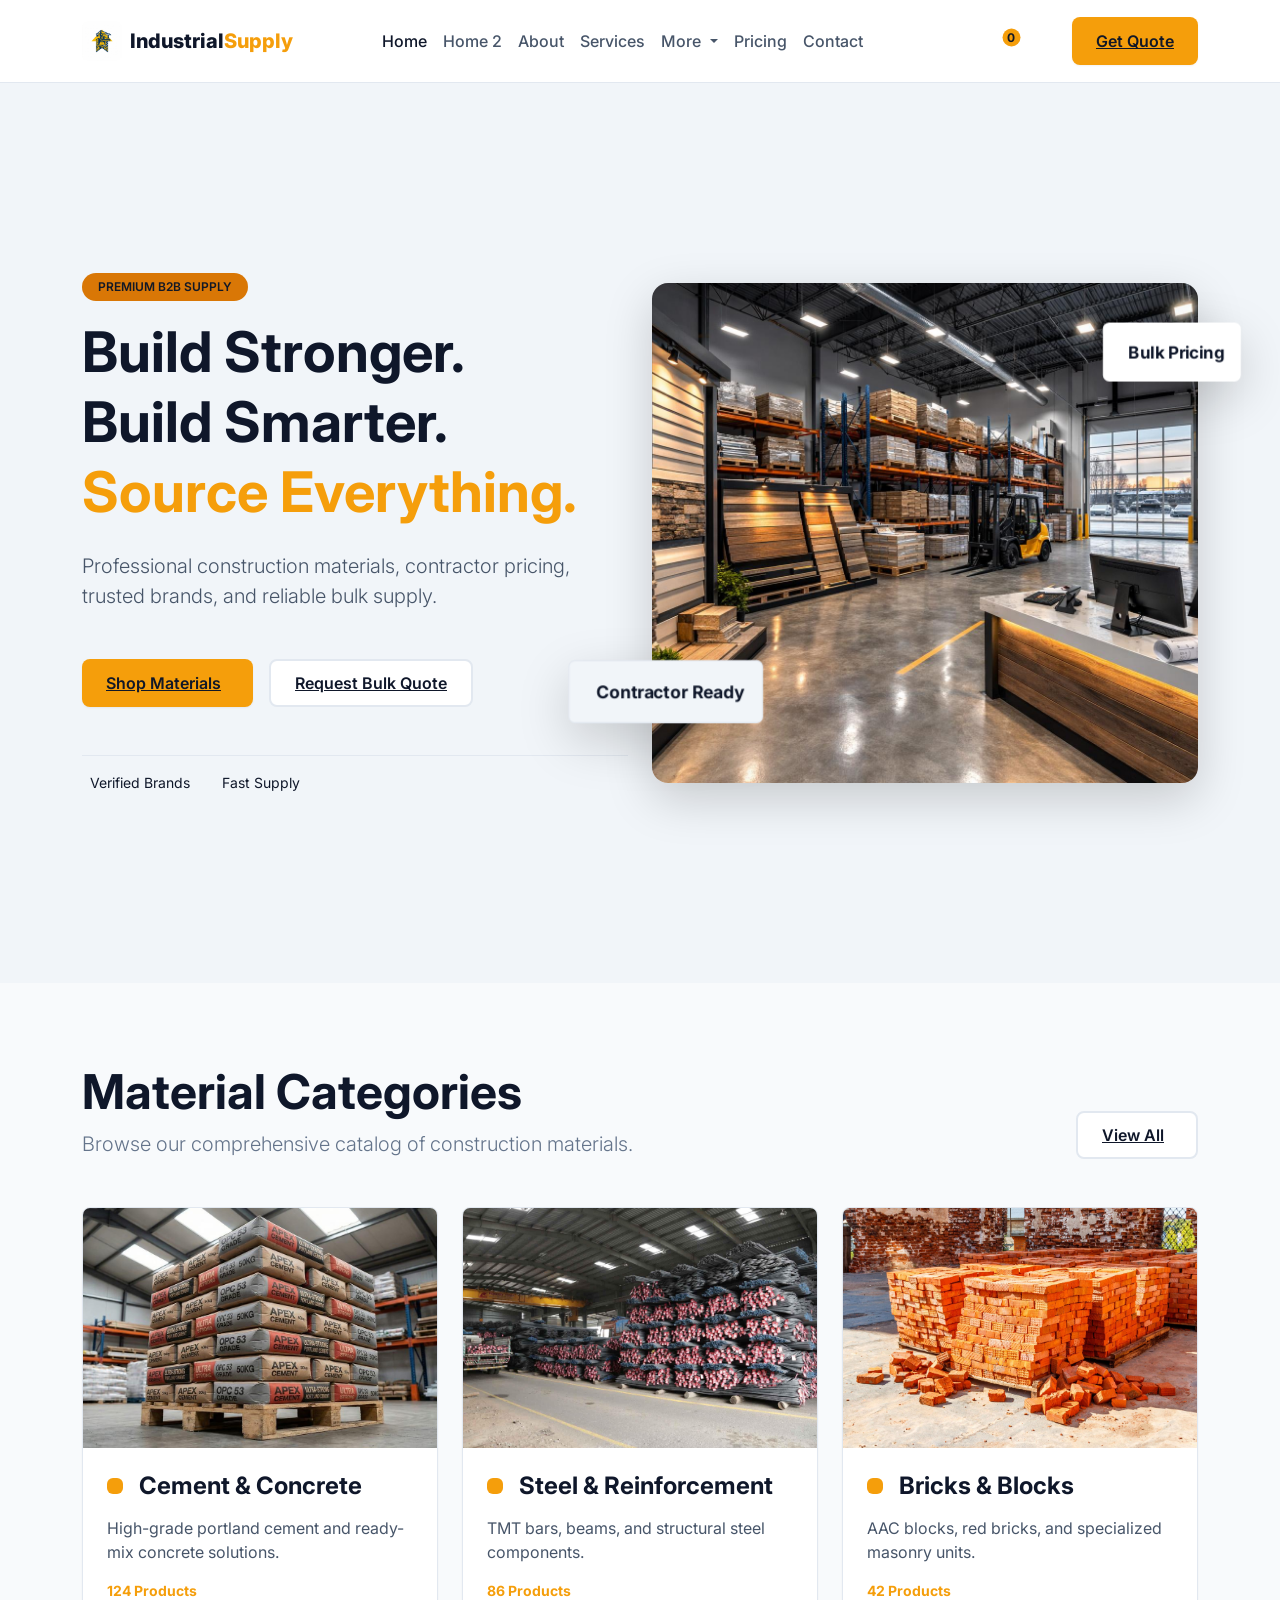
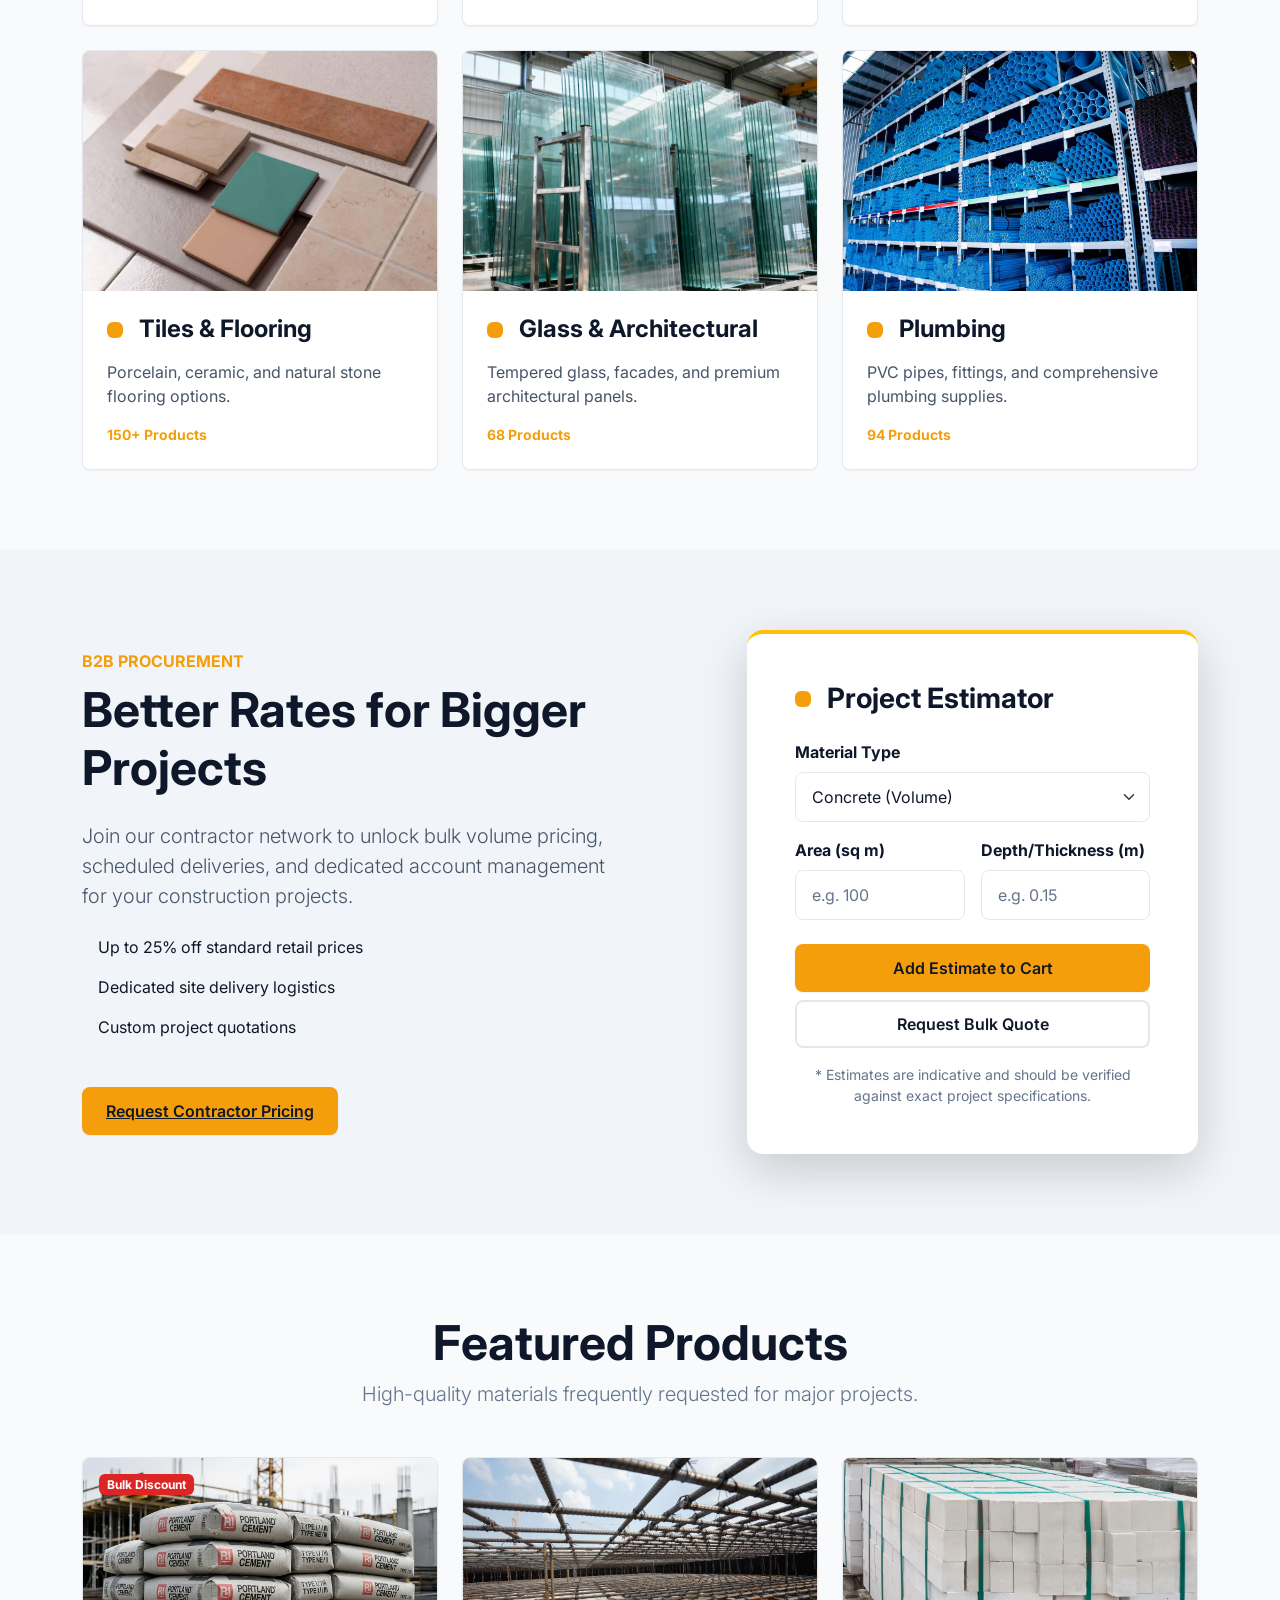
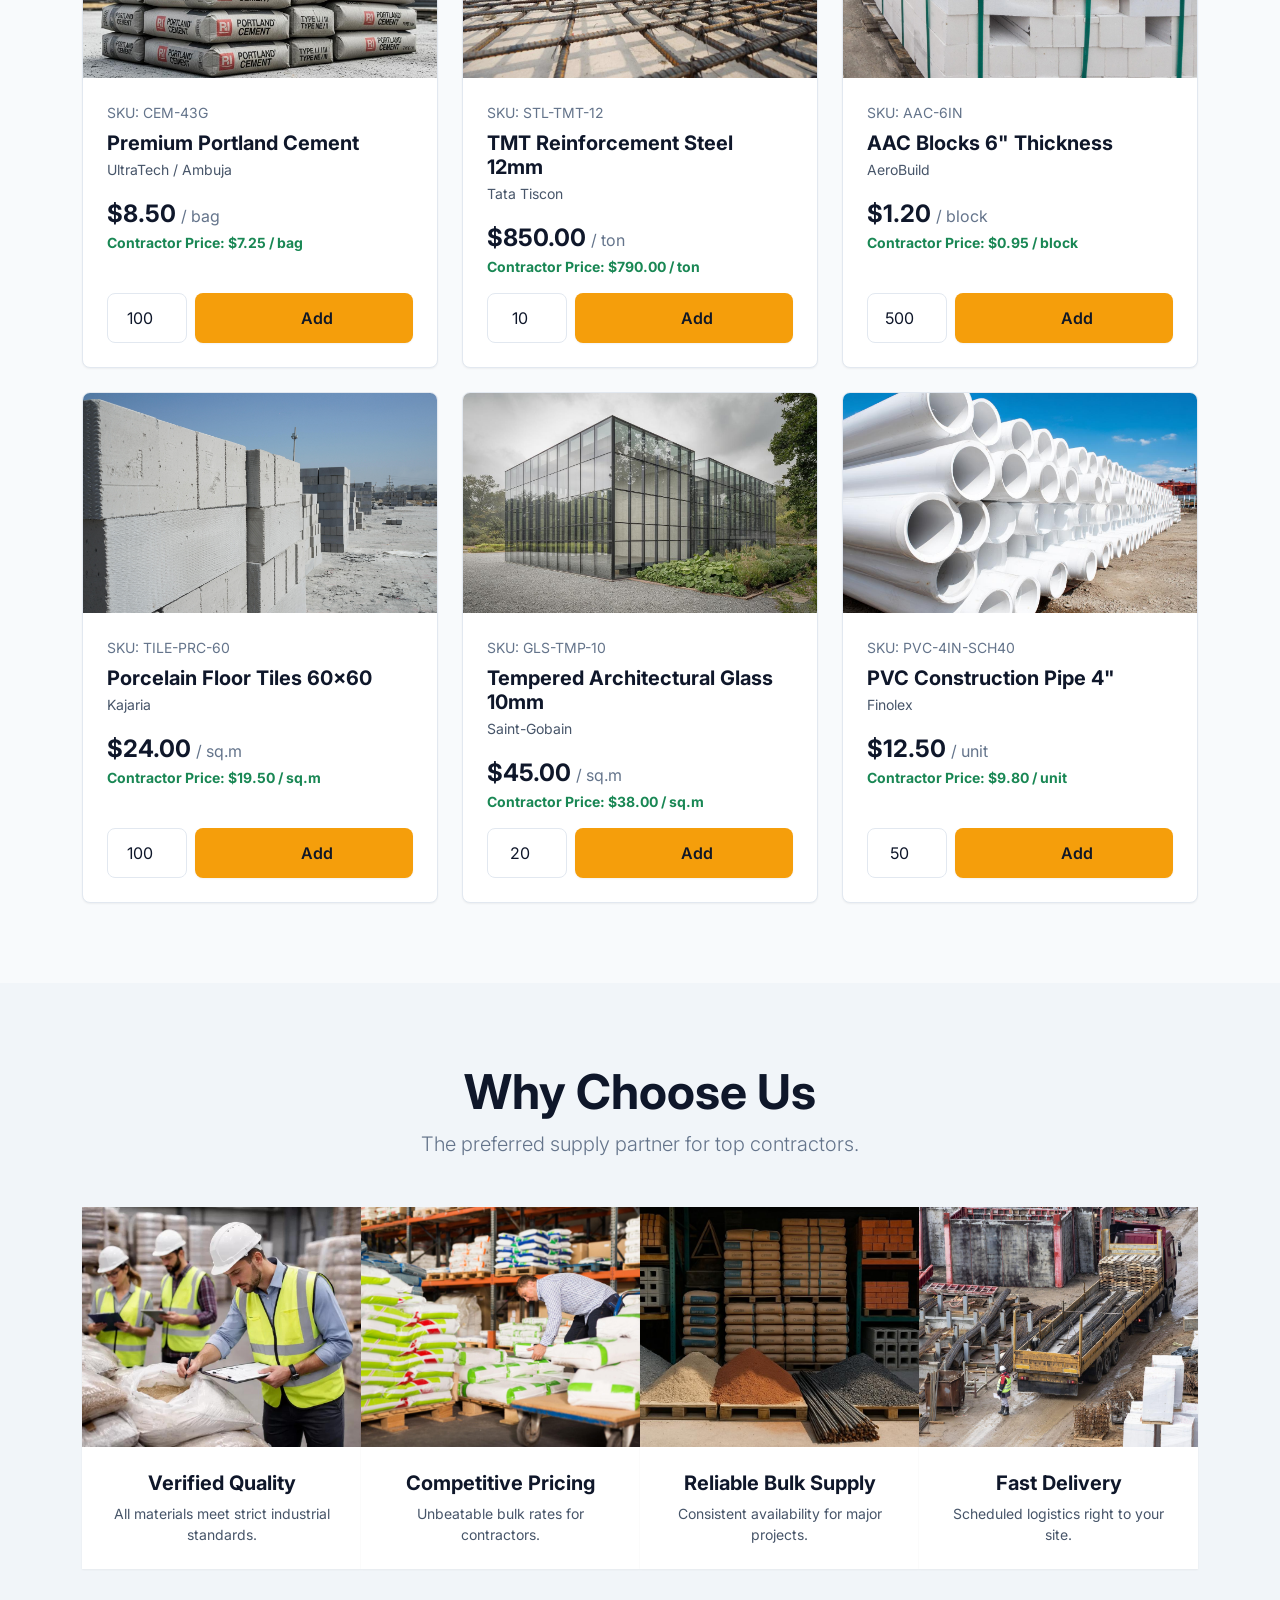
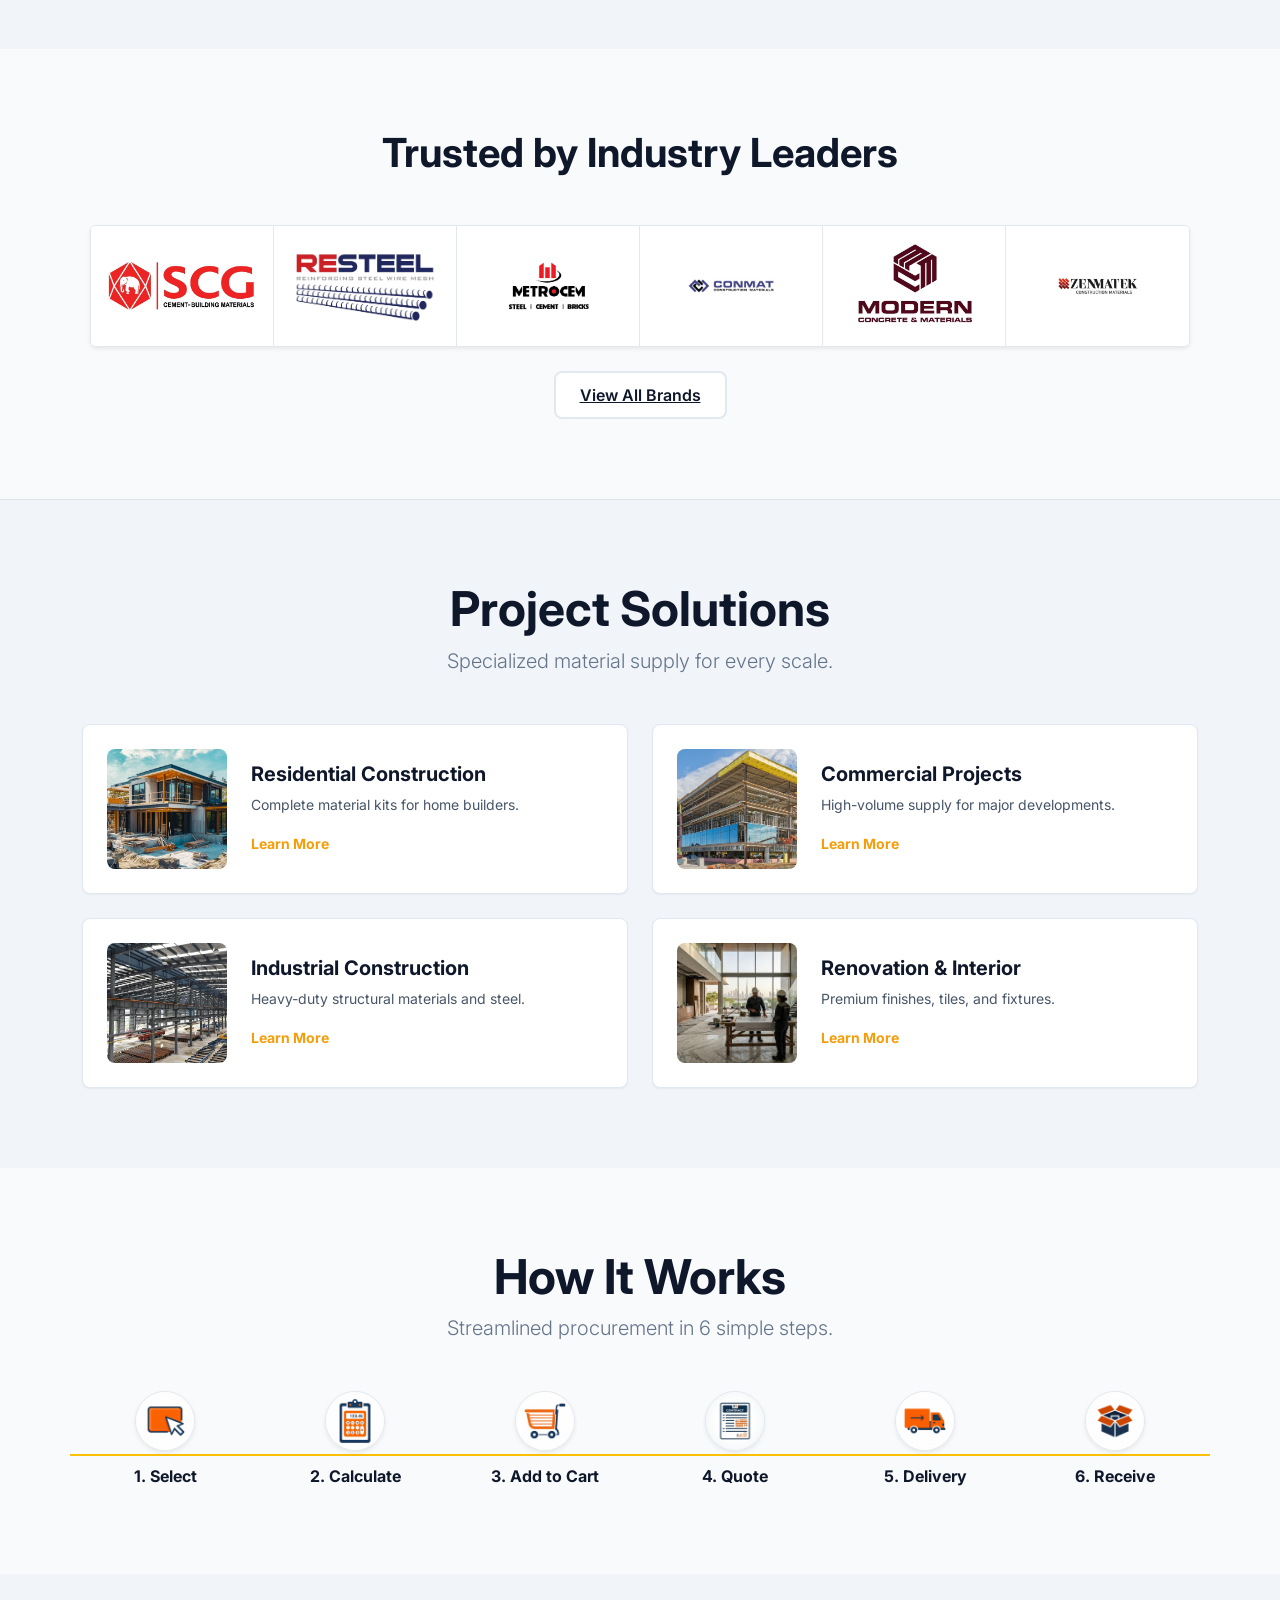
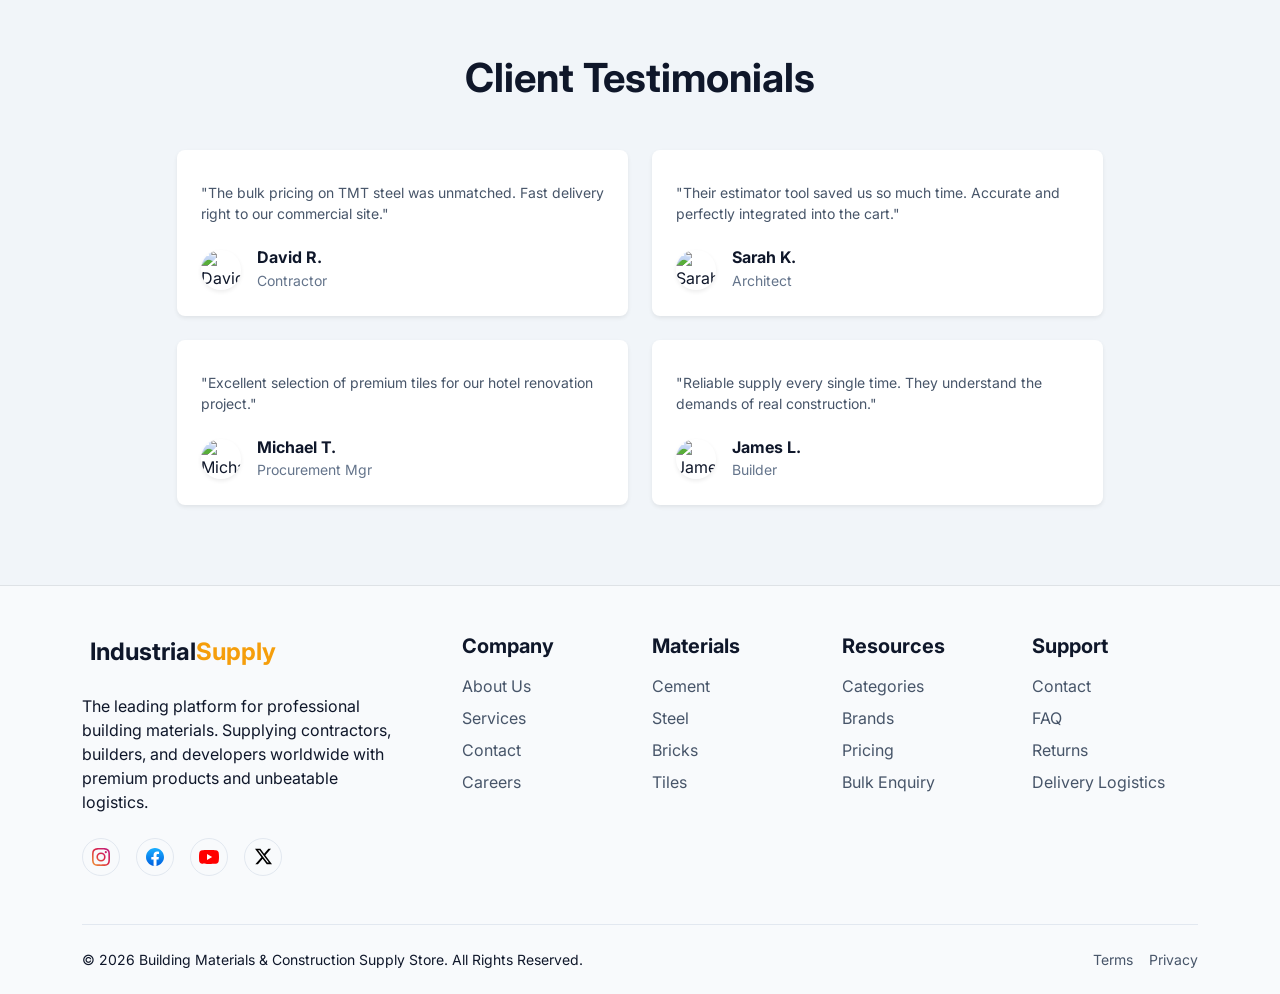
==== commit f425b12c: "Add new logo and favicon" ====
--- a/index.html
+++ b/index.html
@@ -1,4 +1,4 @@
-<!DOCTYPE html>
+﻿<!DOCTYPE html>
 <html lang="en" dir="ltr">
 
 <head>
@@ -23,6 +23,7 @@
 
   <!-- CountUp.js for stats -->
   <script src="https://cdnjs.cloudflare.com/ajax/libs/countup.js/2.8.0/countUp.umd.js"></script>
+  <link rel="icon" type="image/jpeg" href="assets/images/logo.jpg">
 </head>
 
 <body>
@@ -30,8 +31,8 @@
   <!-- Navigation -->
   <nav class="navbar navbar-expand-lg navbar-custom sticky-top">
     <div class="container">
-      <a class="navbar-brand" href="index.html">
-        <i data-lucide="hard-hat" class="text-primary-custom"></i>
+      <a class="navbar-brand d-flex align-items-center gap-2" href="index.html">
+        <img src="assets/images/logo.jpg" alt="Logo" height="40" width="40" class="rounded">
         <span>Industrial<span class="text-primary-custom">Supply</span></span>
       </a>
 
@@ -1082,3 +1083,5 @@
 
 </html>
 
+
+
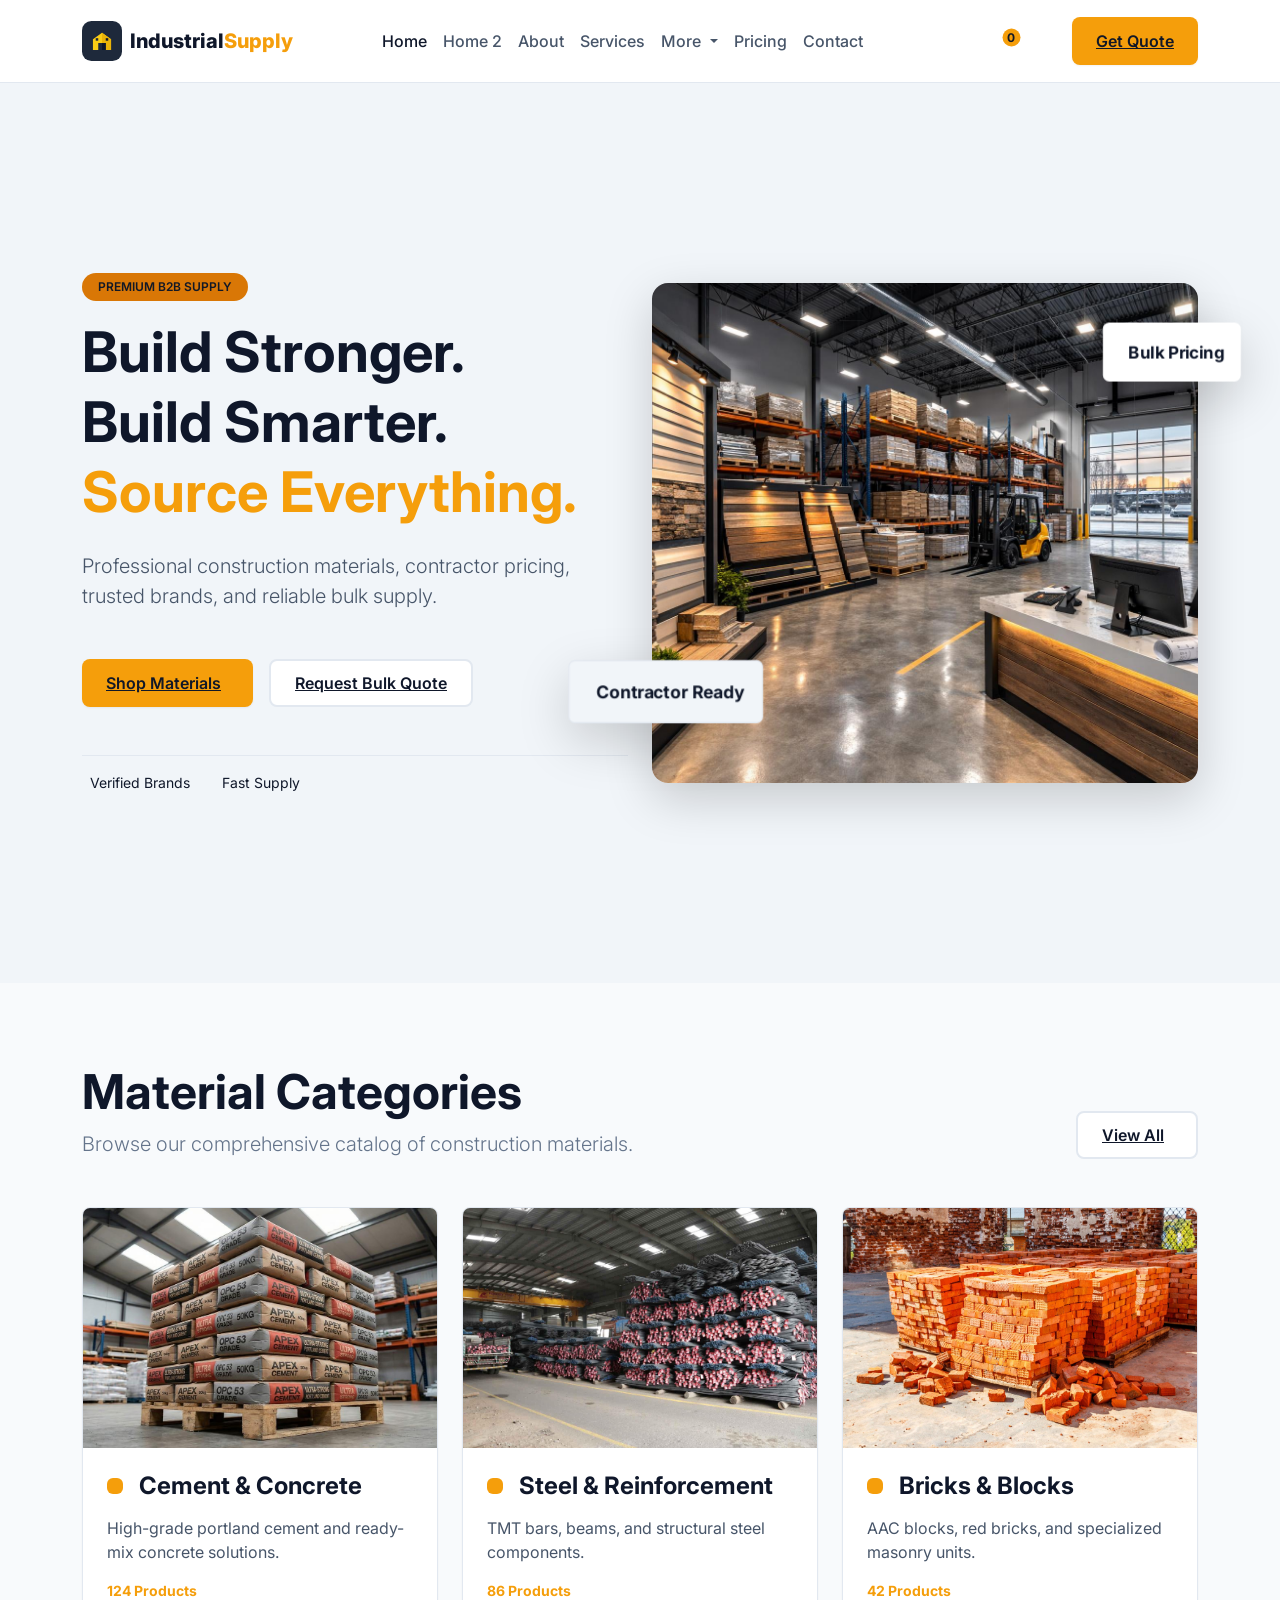
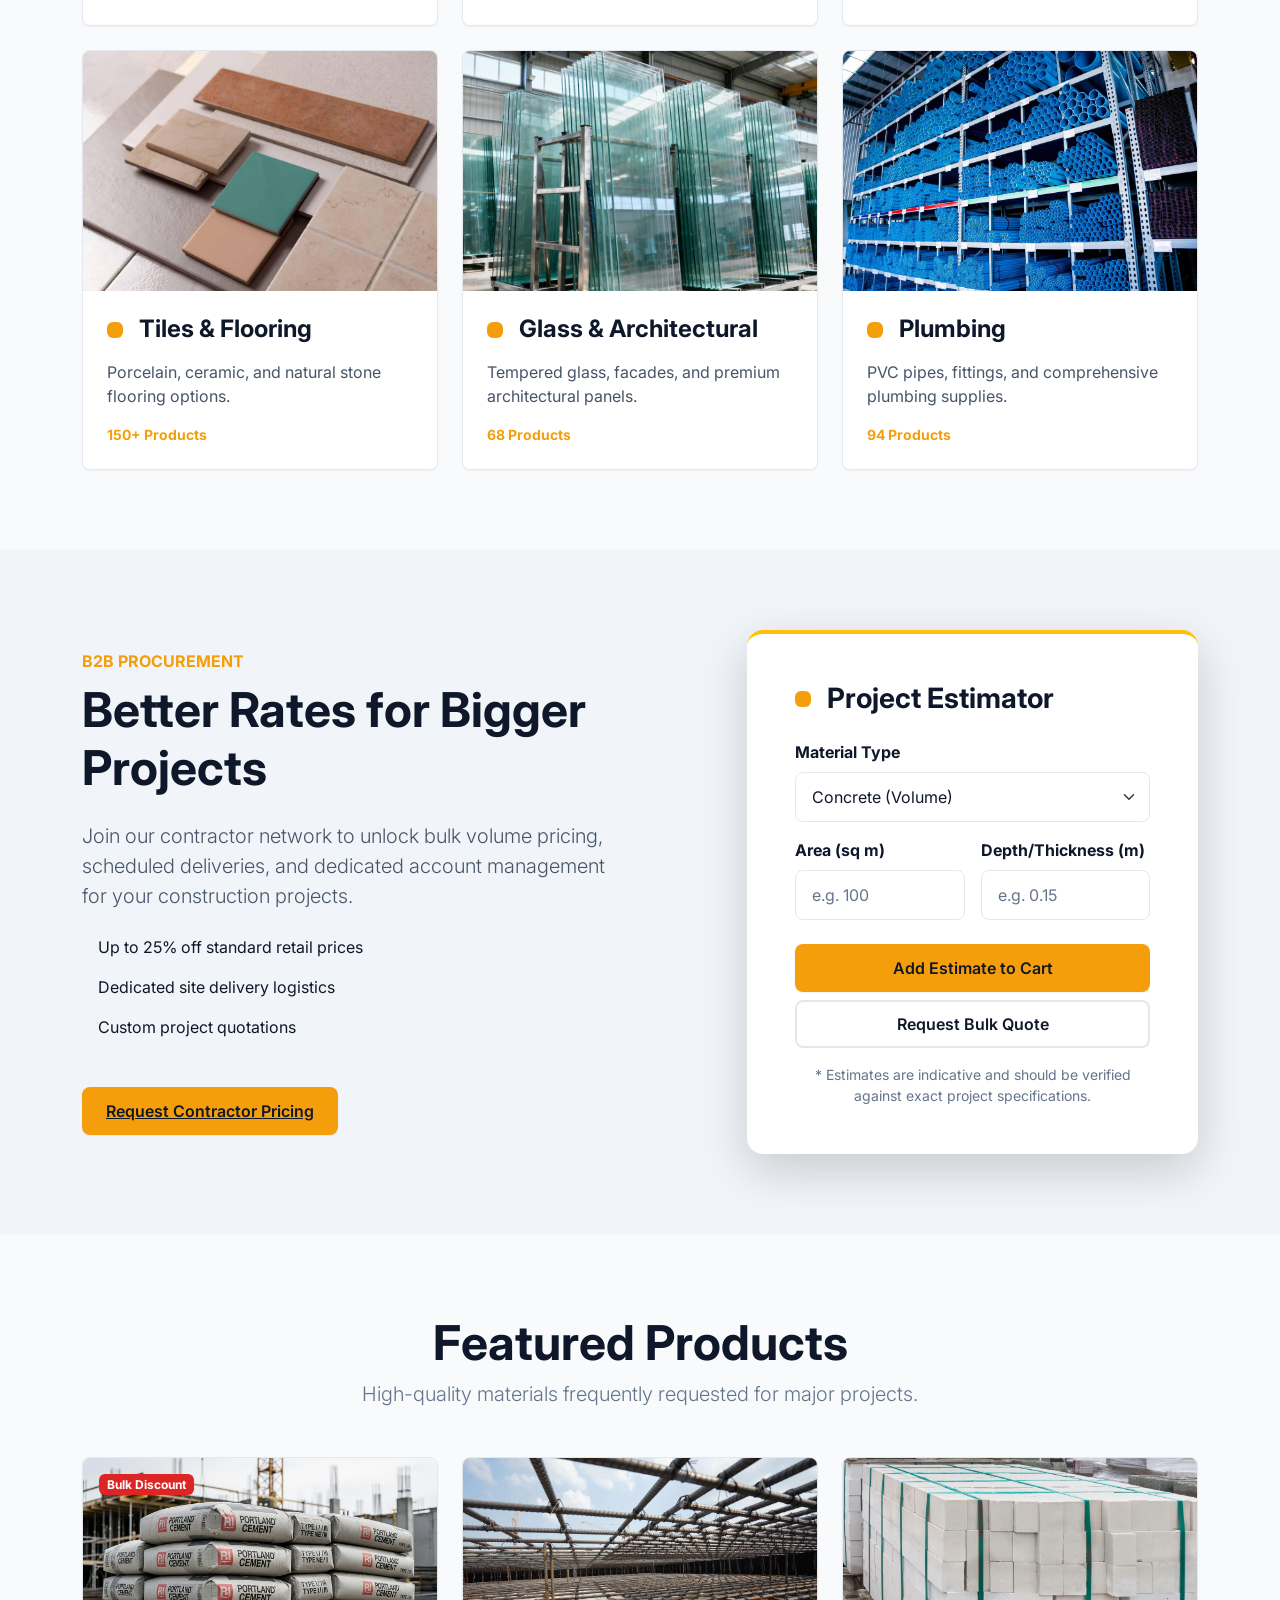
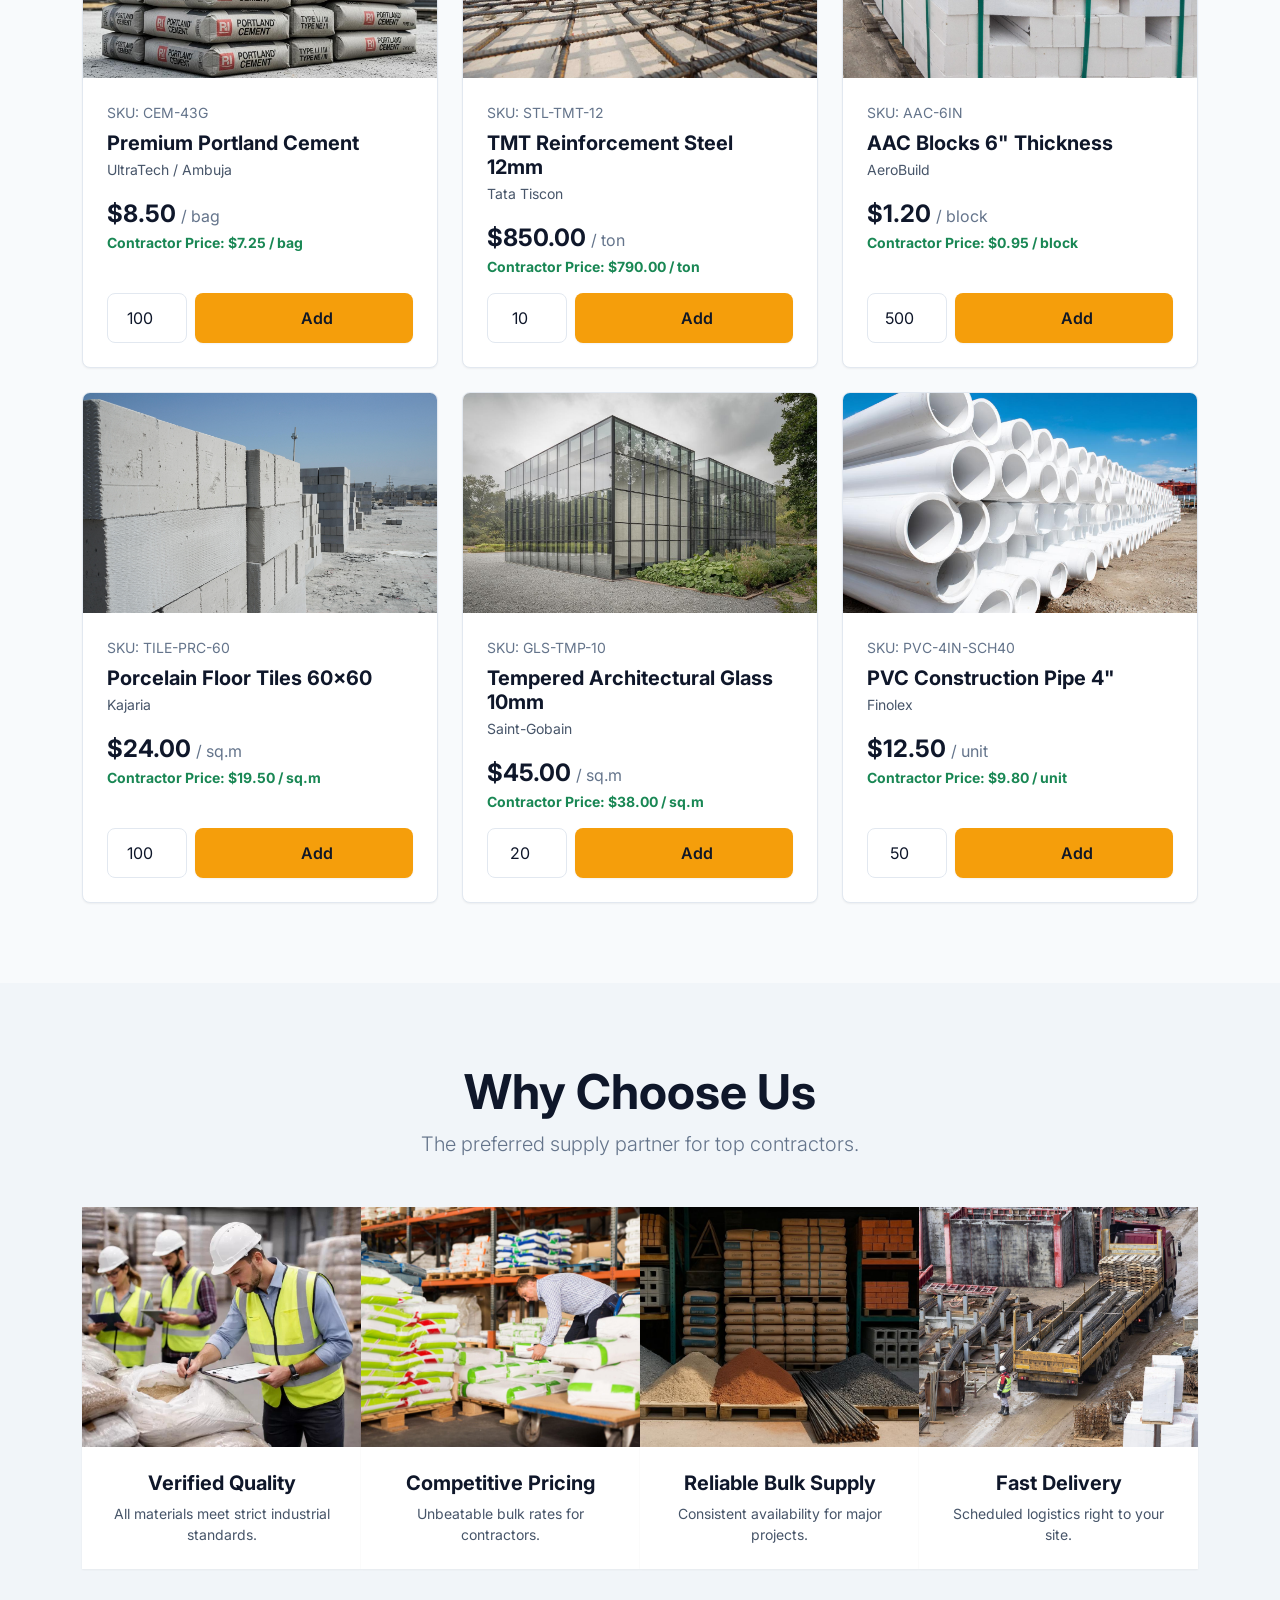
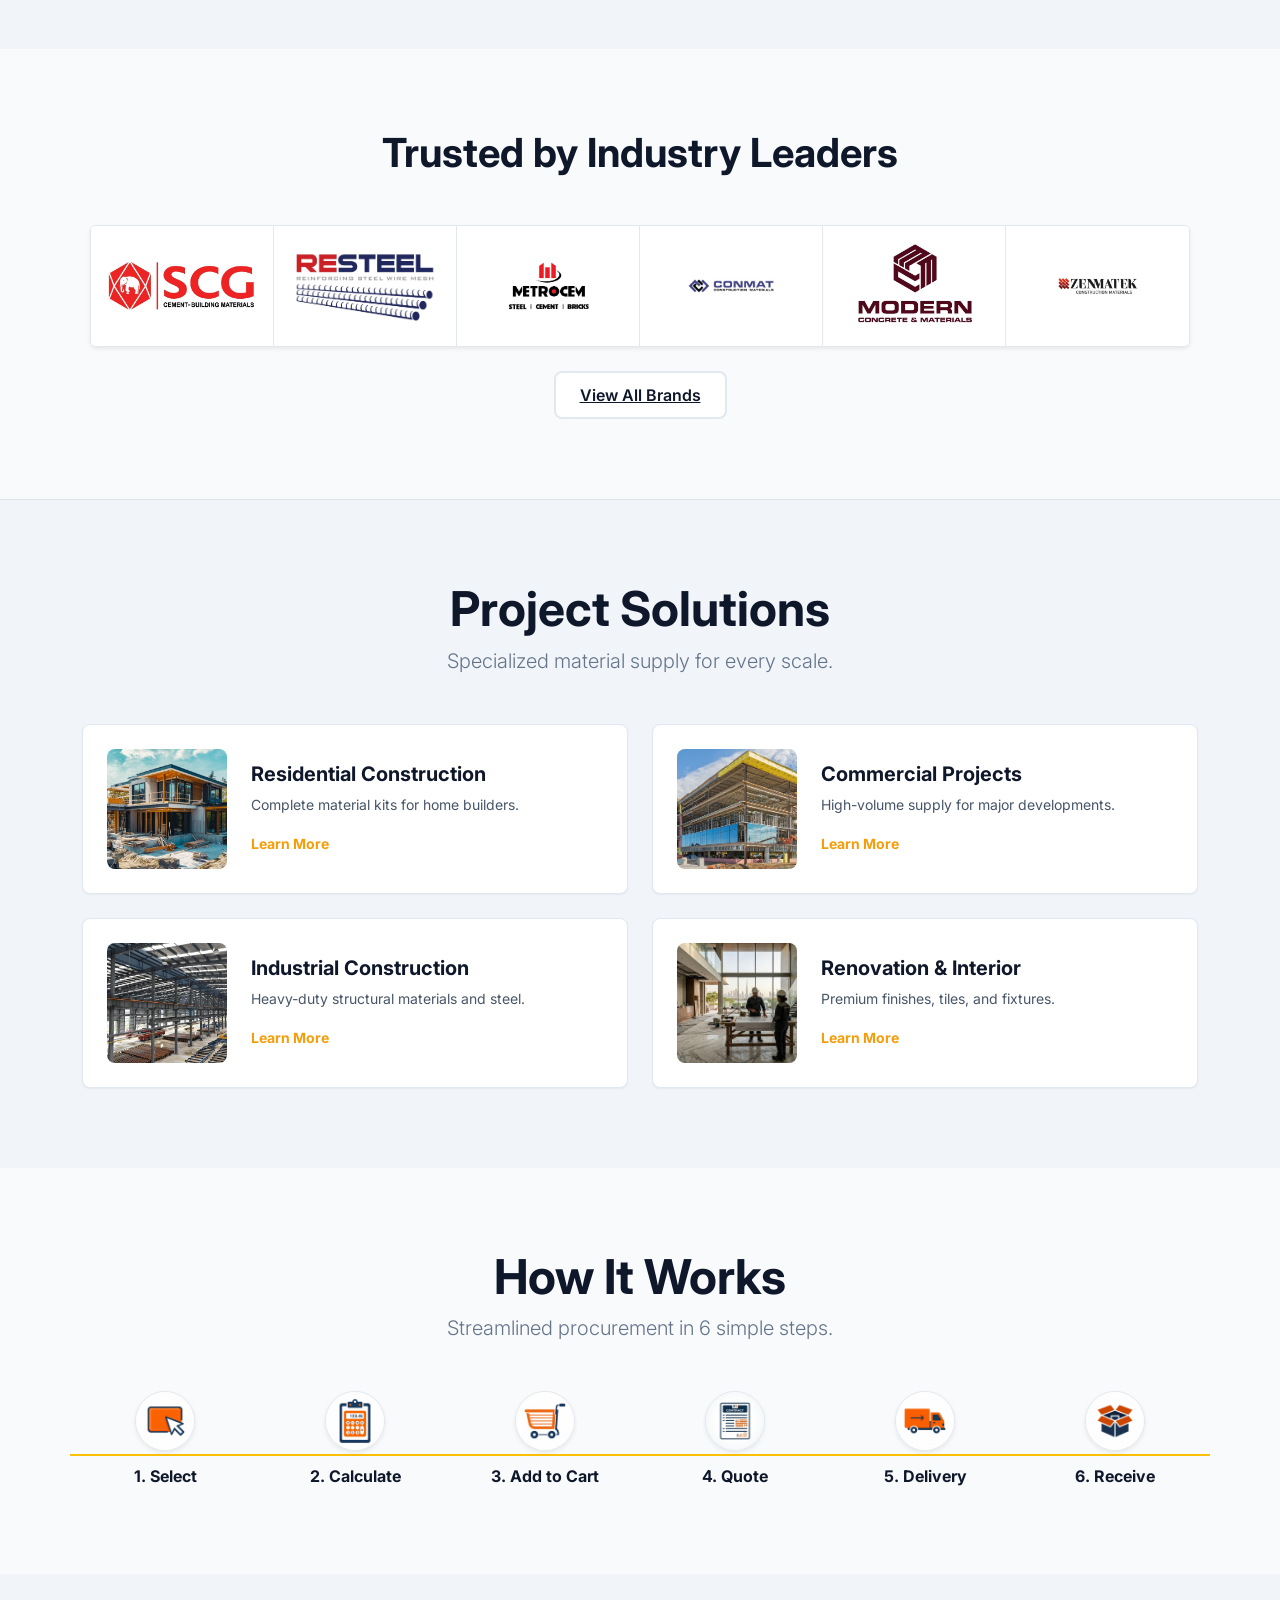
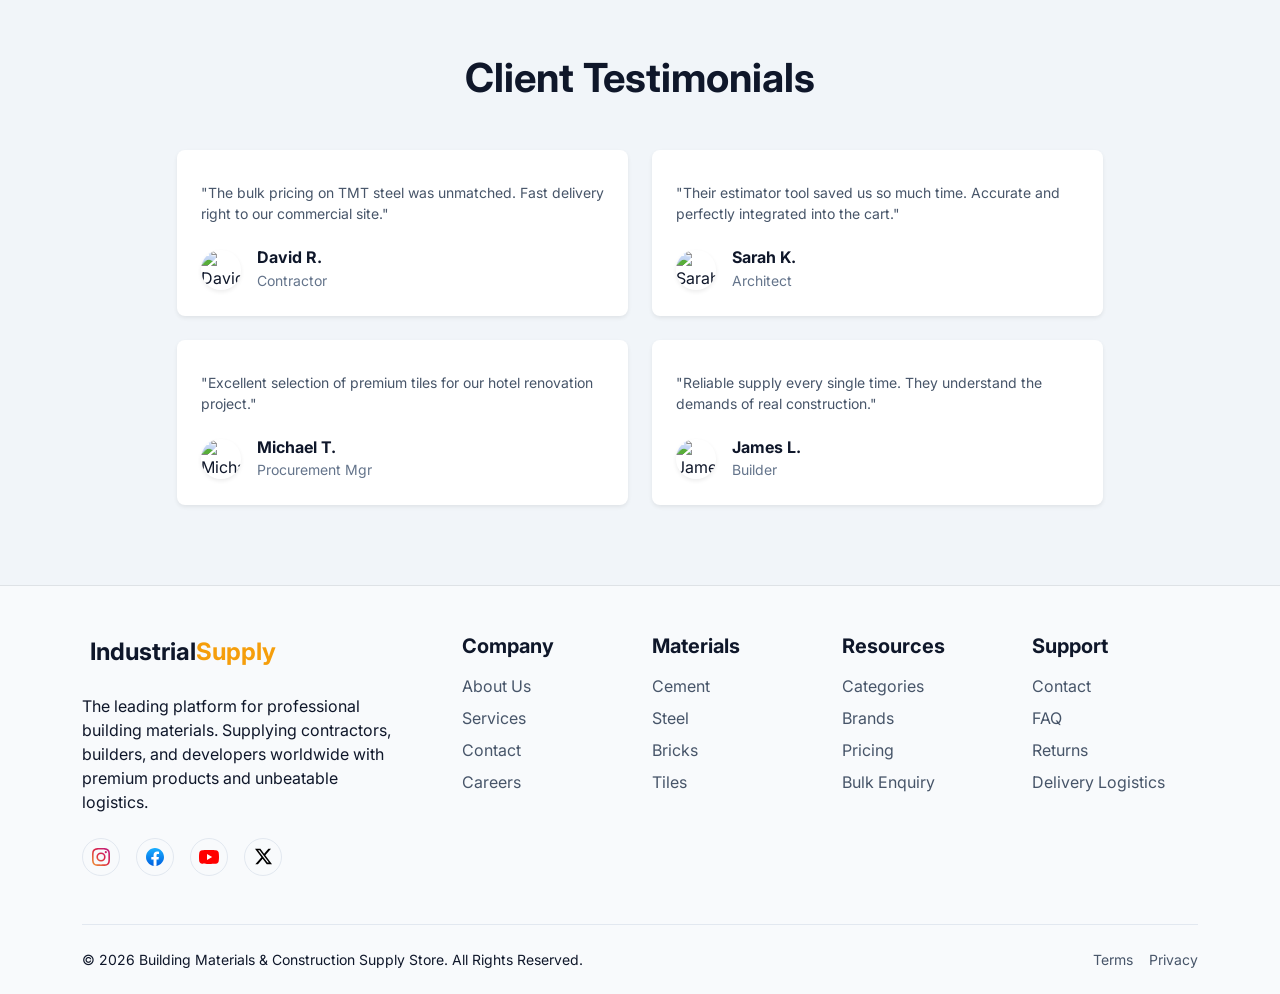
==== commit b78db955: "Change logo from JPG to SVG format" ====
--- a/index.html
+++ b/index.html
@@ -23,7 +23,7 @@
 
   <!-- CountUp.js for stats -->
   <script src="https://cdnjs.cloudflare.com/ajax/libs/countup.js/2.8.0/countUp.umd.js"></script>
-  <link rel="icon" type="image/jpeg" href="assets/images/logo.jpg">
+  <link rel="icon" type="image/svg+xml" href="assets/images/logo.svg">
 </head>
 
 <body>
@@ -32,7 +32,7 @@
   <nav class="navbar navbar-expand-lg navbar-custom sticky-top">
     <div class="container">
       <a class="navbar-brand d-flex align-items-center gap-2" href="index.html">
-        <img src="assets/images/logo.jpg" alt="Logo" height="40" width="40" class="rounded">
+        <img src="assets/images/logo.svg" alt="Logo" height="40" width="40" class="rounded">
         <span>Industrial<span class="text-primary-custom">Supply</span></span>
       </a>
 
@@ -1085,3 +1085,4 @@
 
 
 
+
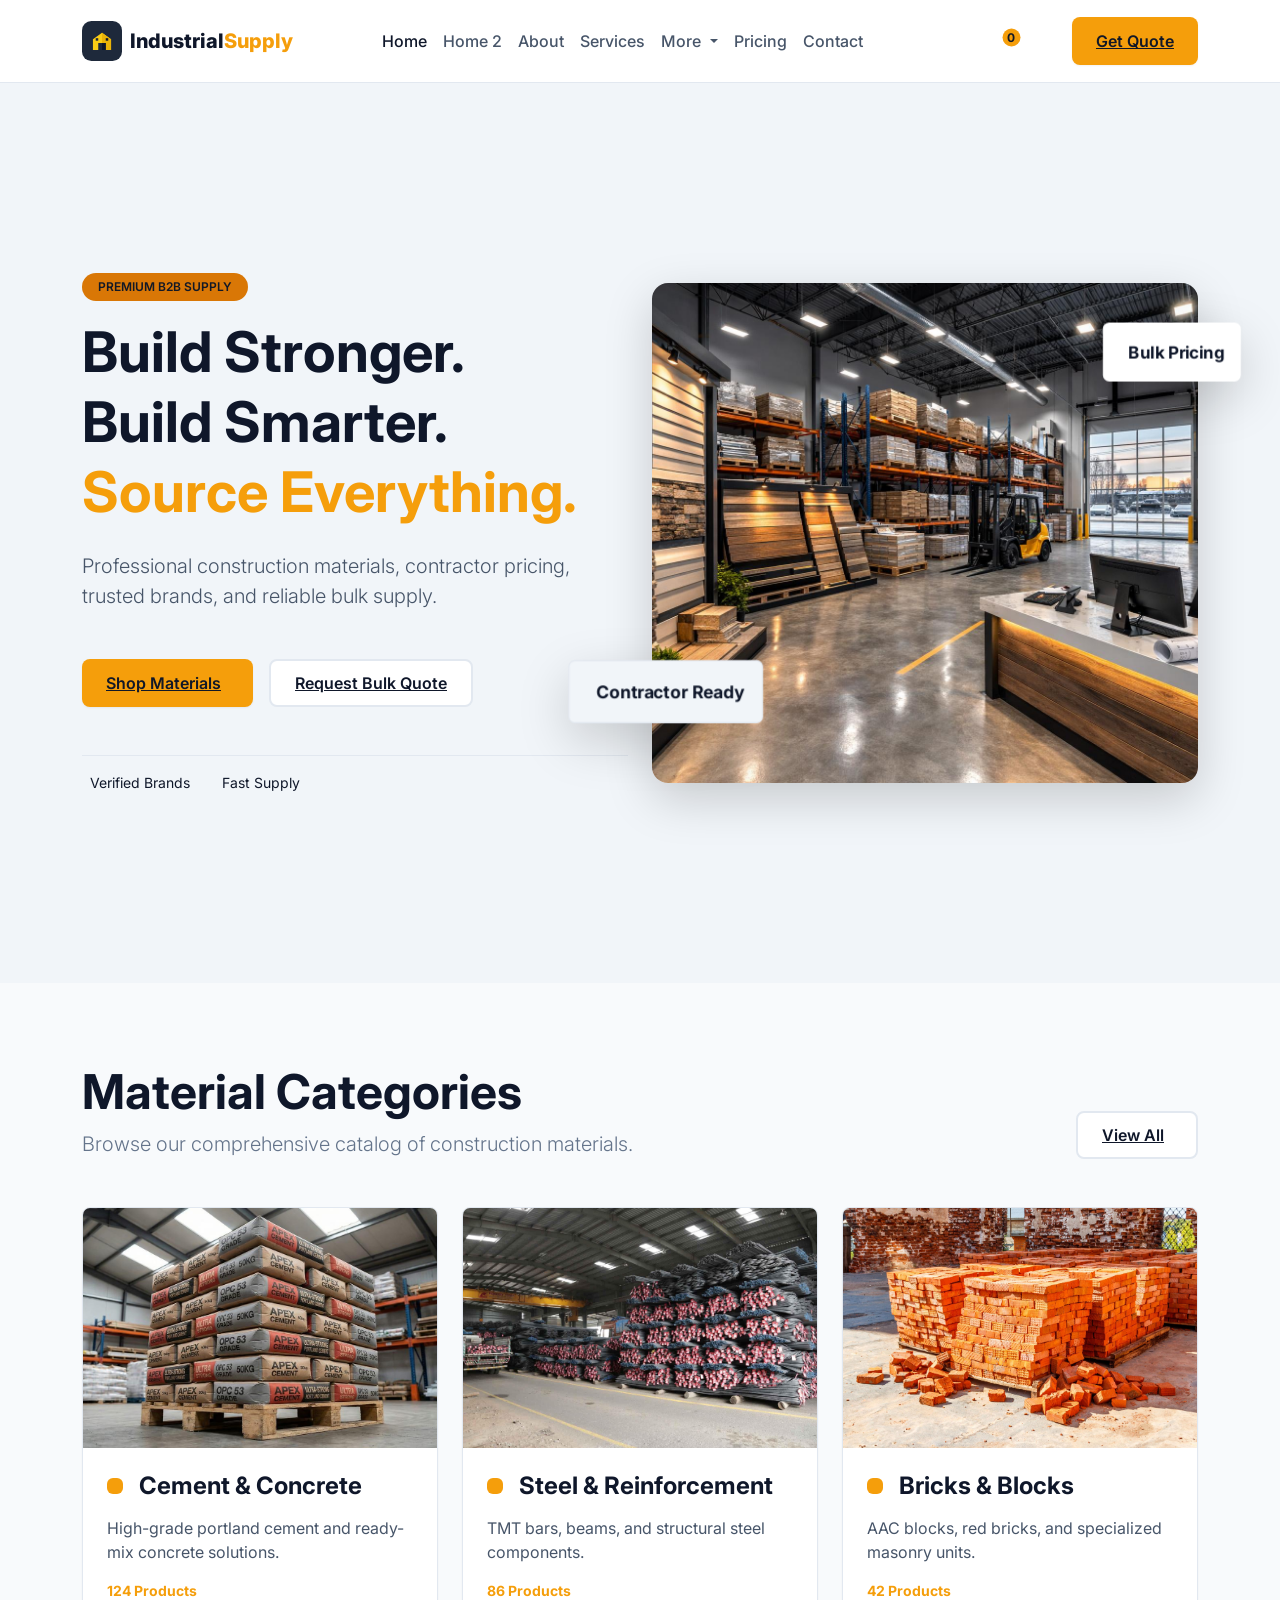
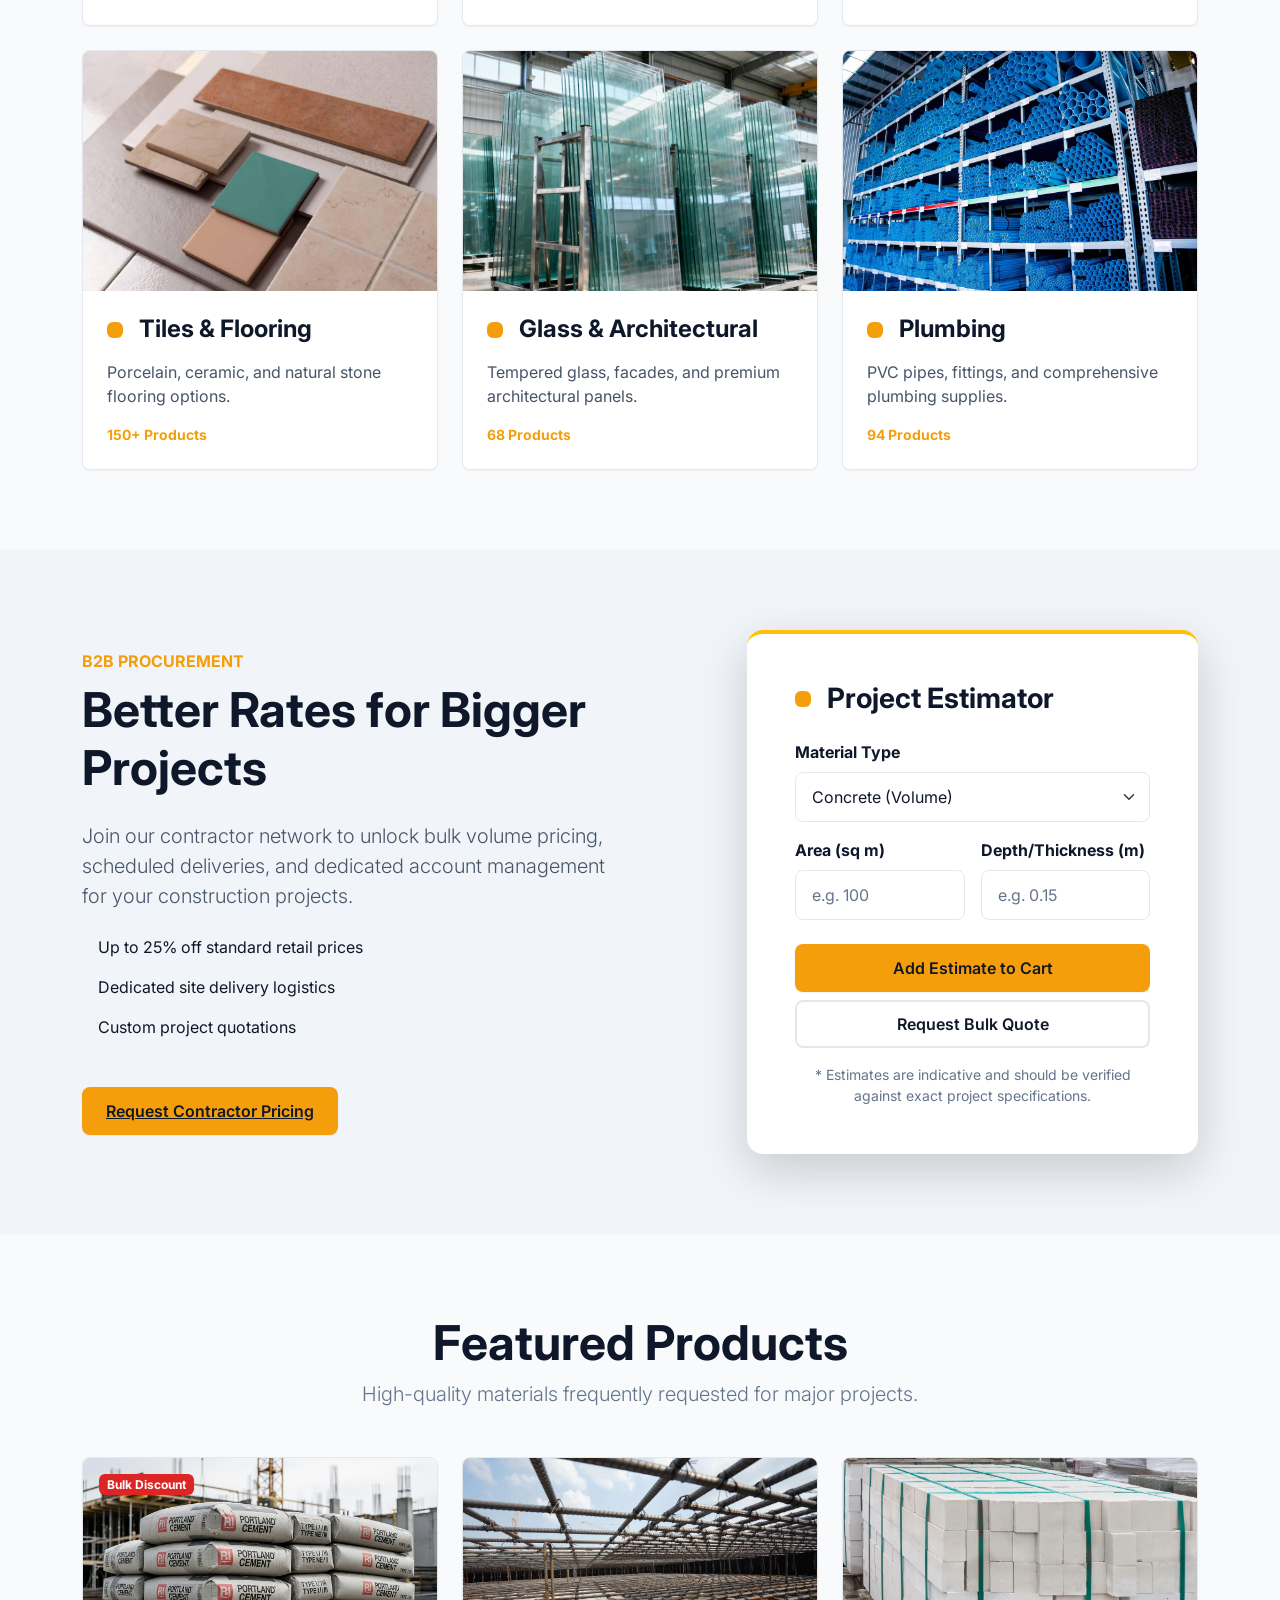
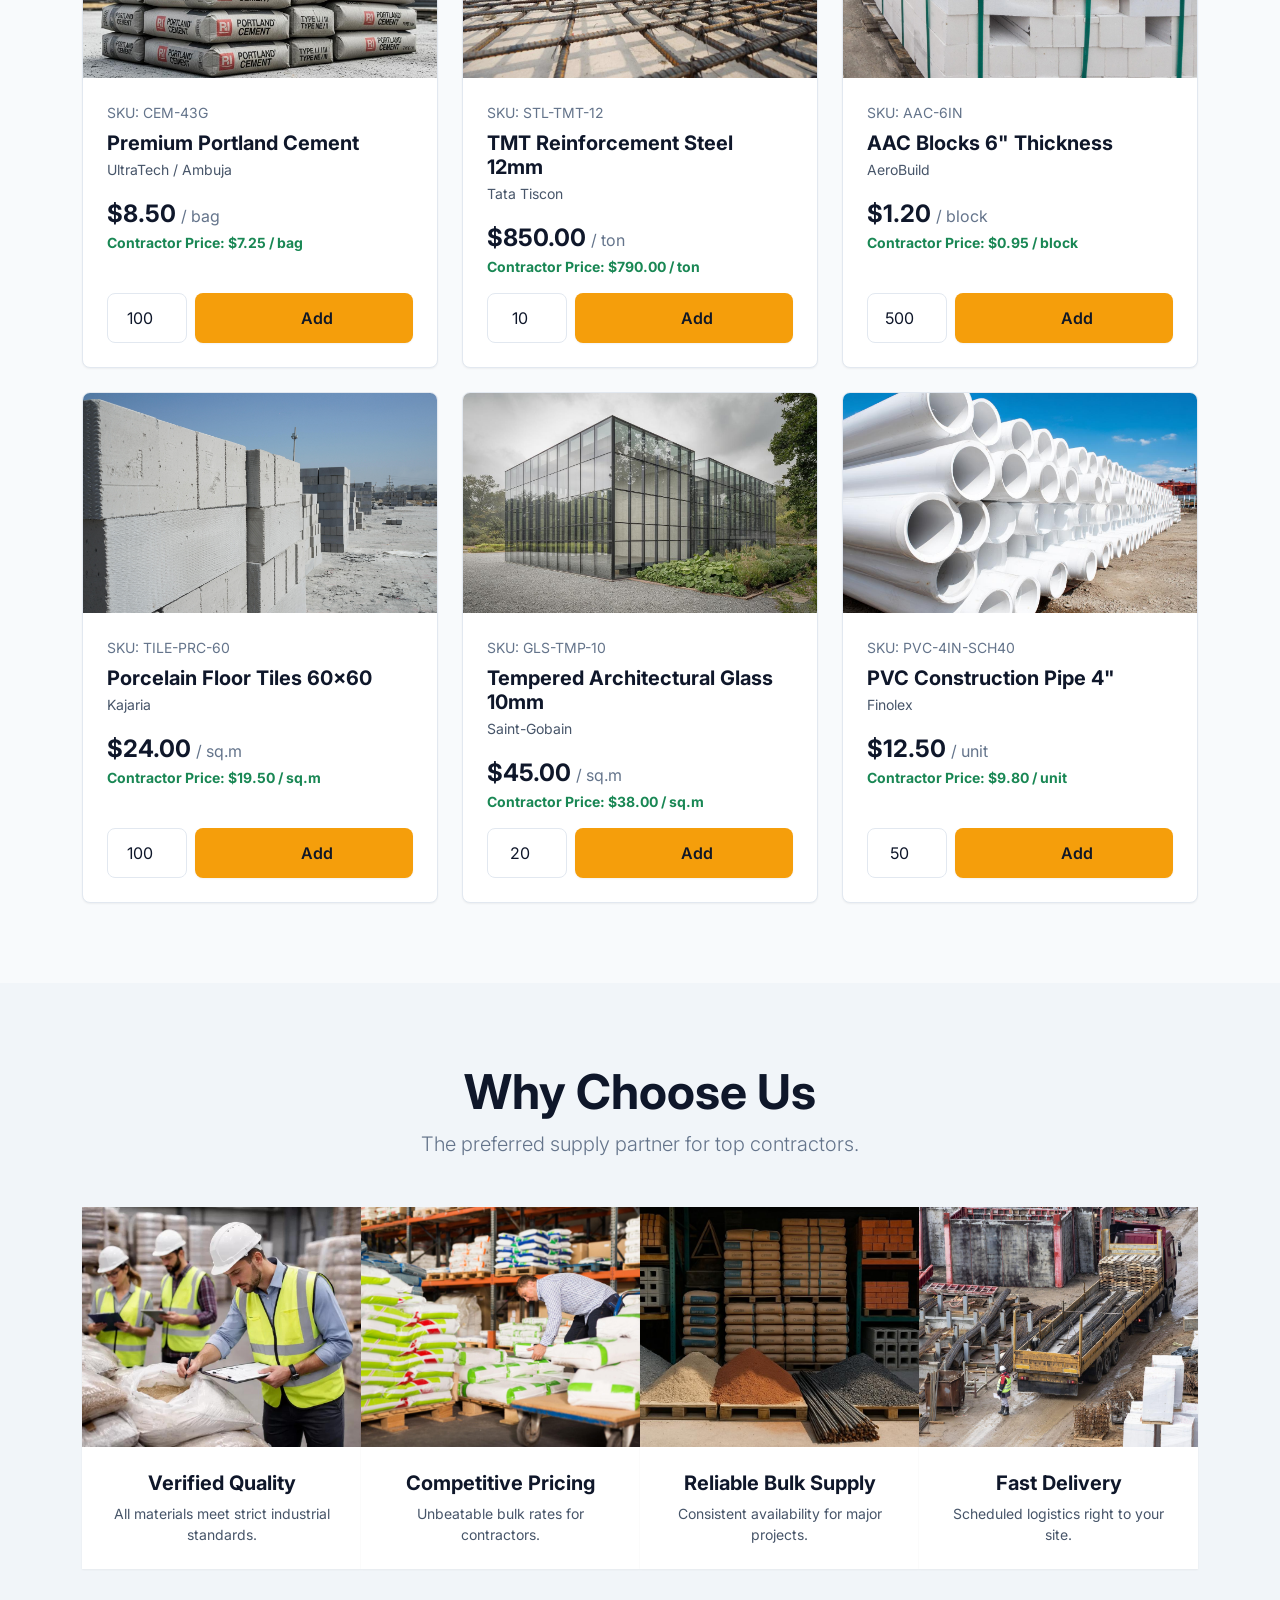
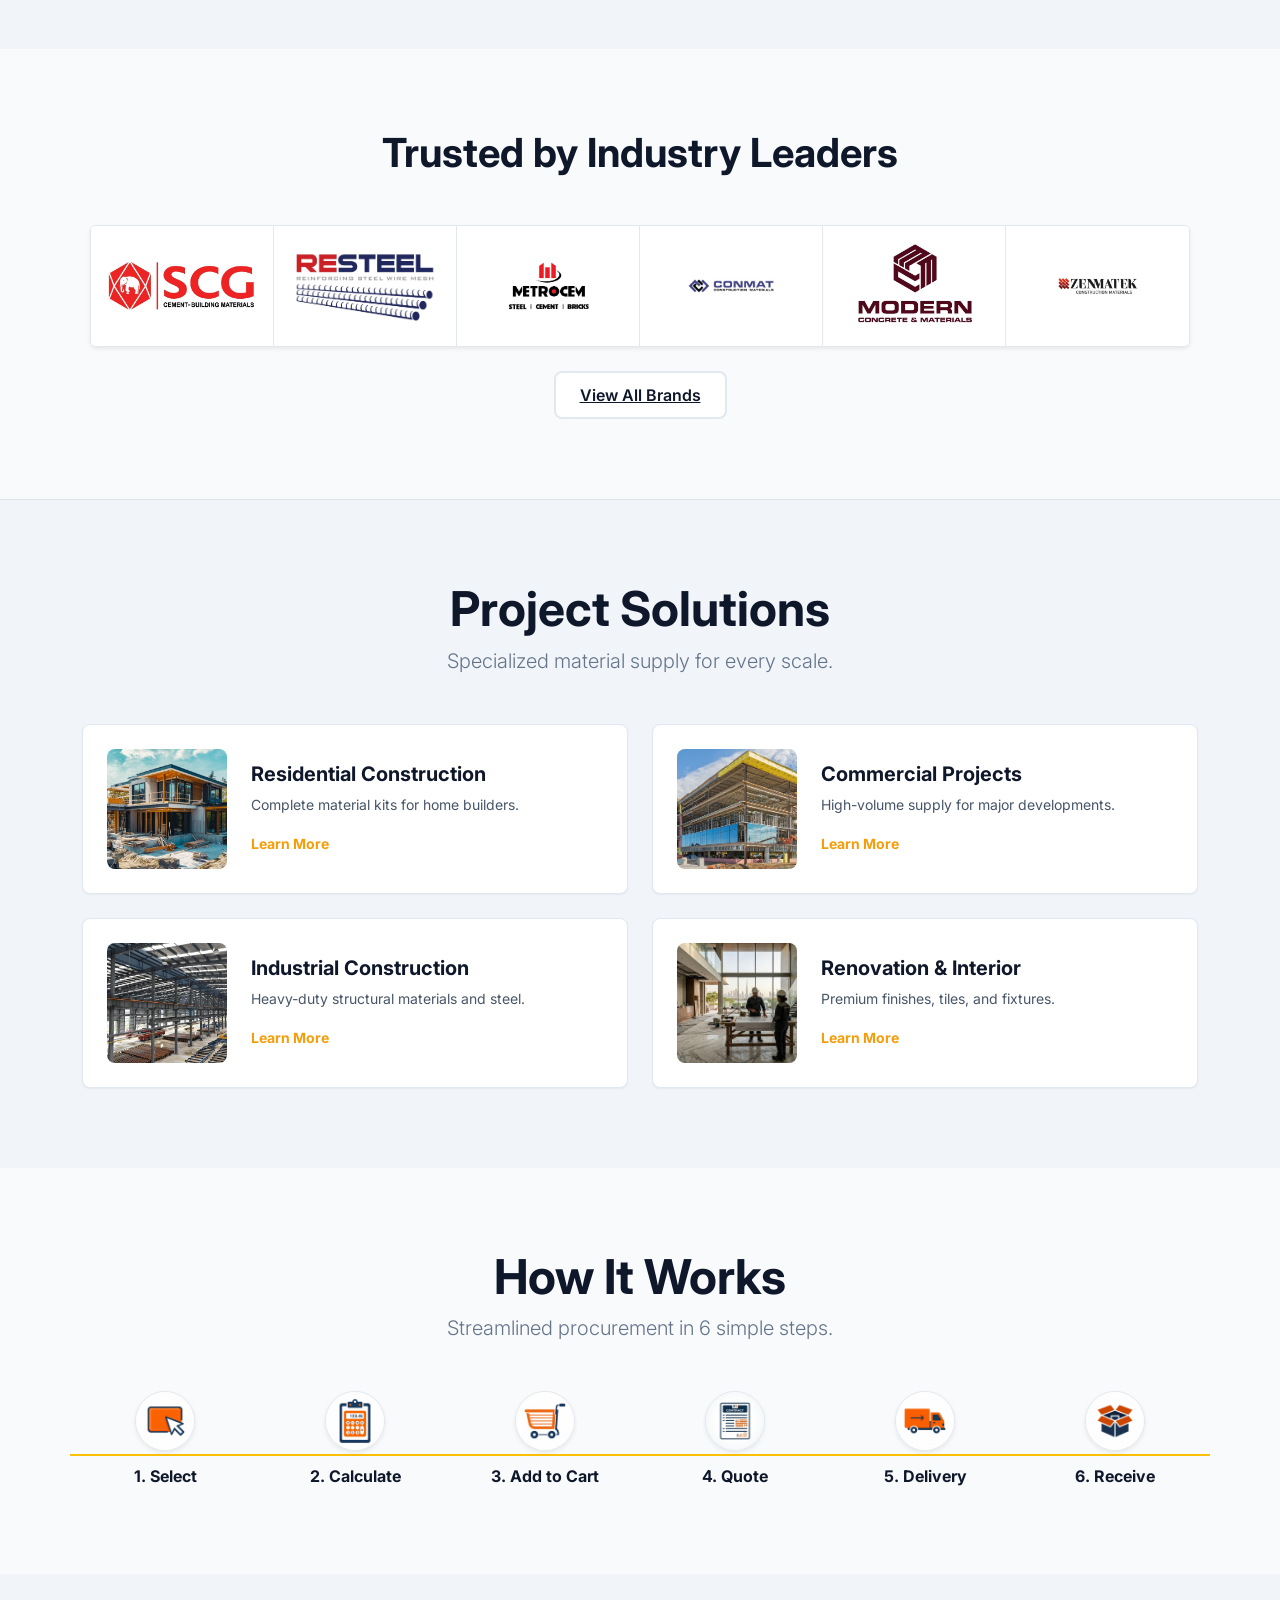
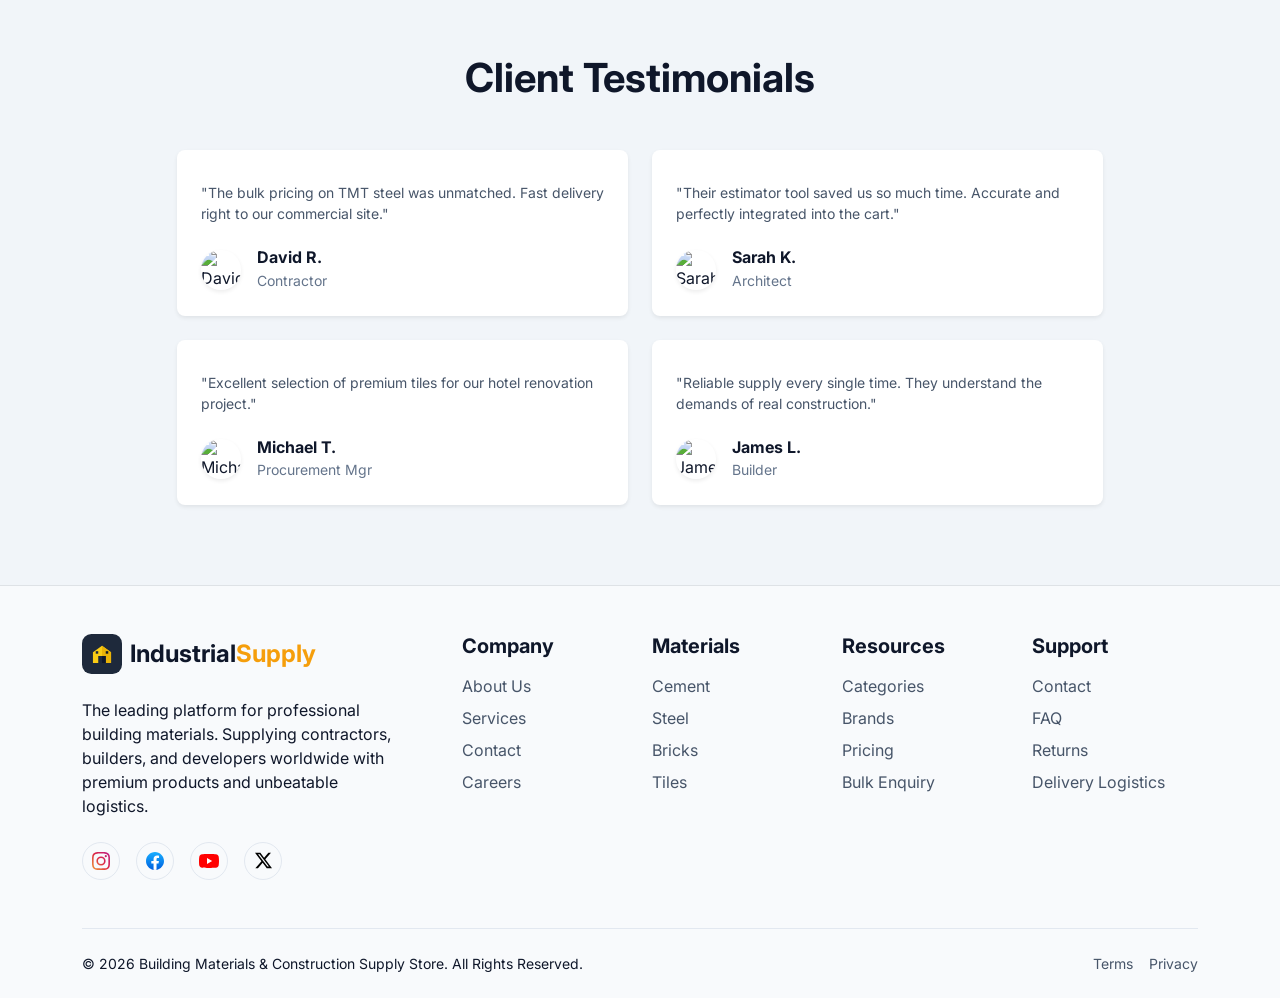
==== commit 8cebb371: "Update footer and auth pages with new SVG logo" ====
--- a/index.html
+++ b/index.html
@@ -960,7 +960,7 @@
         <div class="col-lg-4 pe-lg-5">
           <a href="index.html"
             class="d-flex align-items-center gap-2 text-decoration-none mb-4 fs-4 fw-bold adaptive-text">
-            <i data-lucide="hard-hat" class="text-primary-custom"></i>
+            <img src="assets/images/logo.svg" alt="Logo" height="40" width="40" class="rounded">
             <span>Industrial<span class="text-primary-custom">Supply</span></span>
           </a>
           <p class="mb-4 adaptive-text">The leading platform for professional building materials. Supplying
@@ -1086,3 +1086,4 @@
 
 
 
+
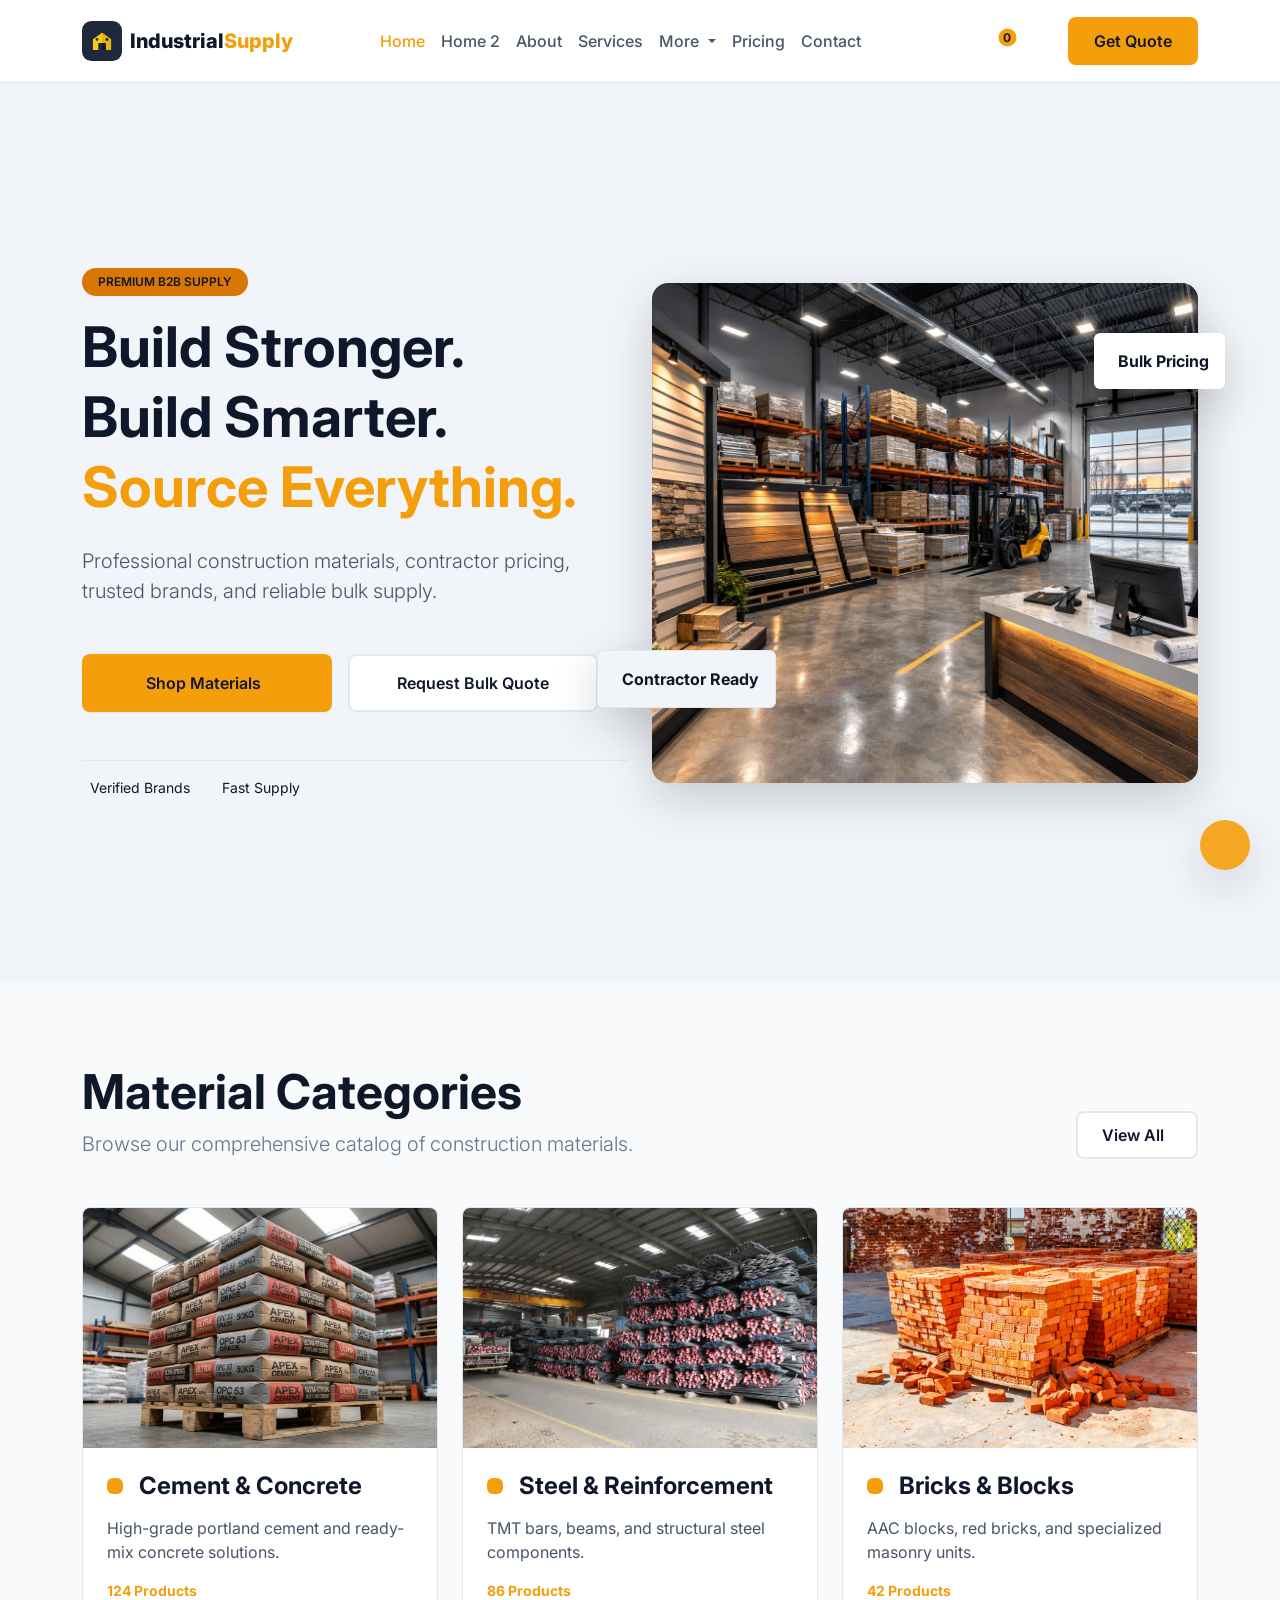
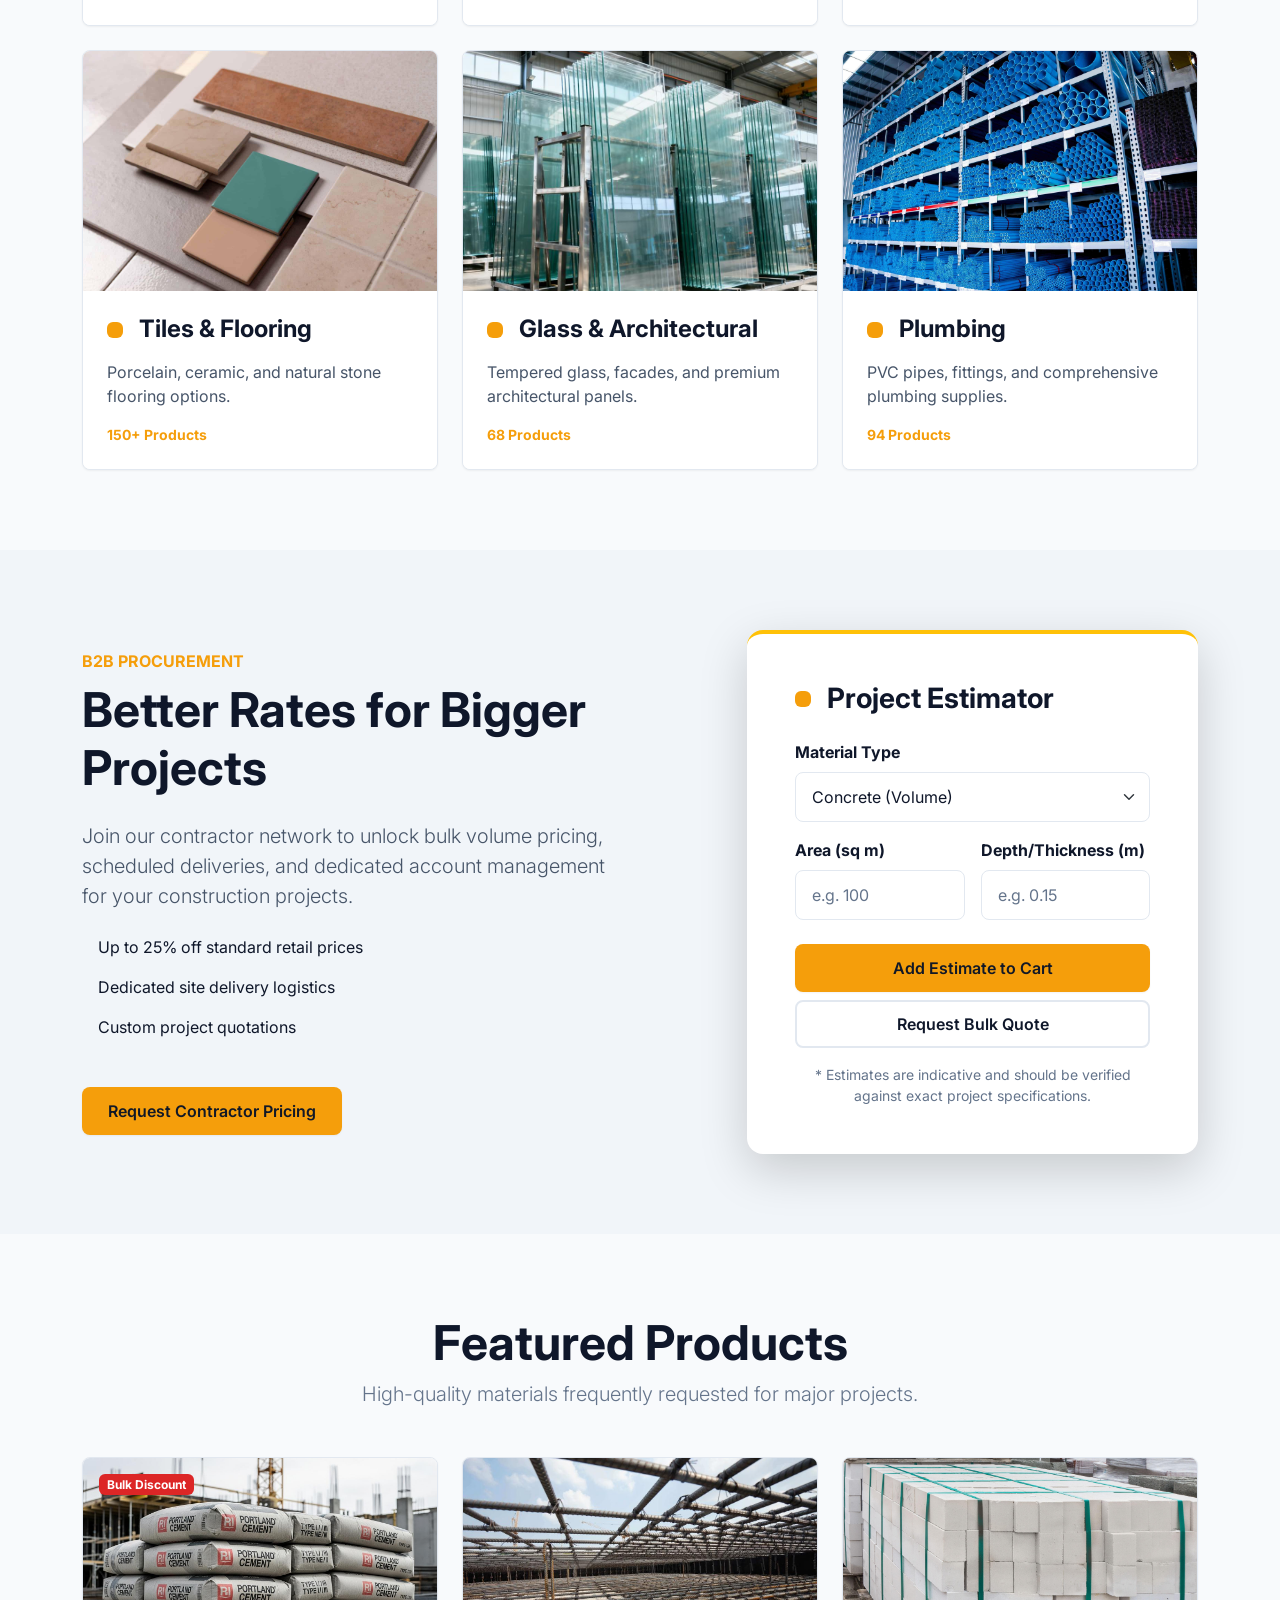
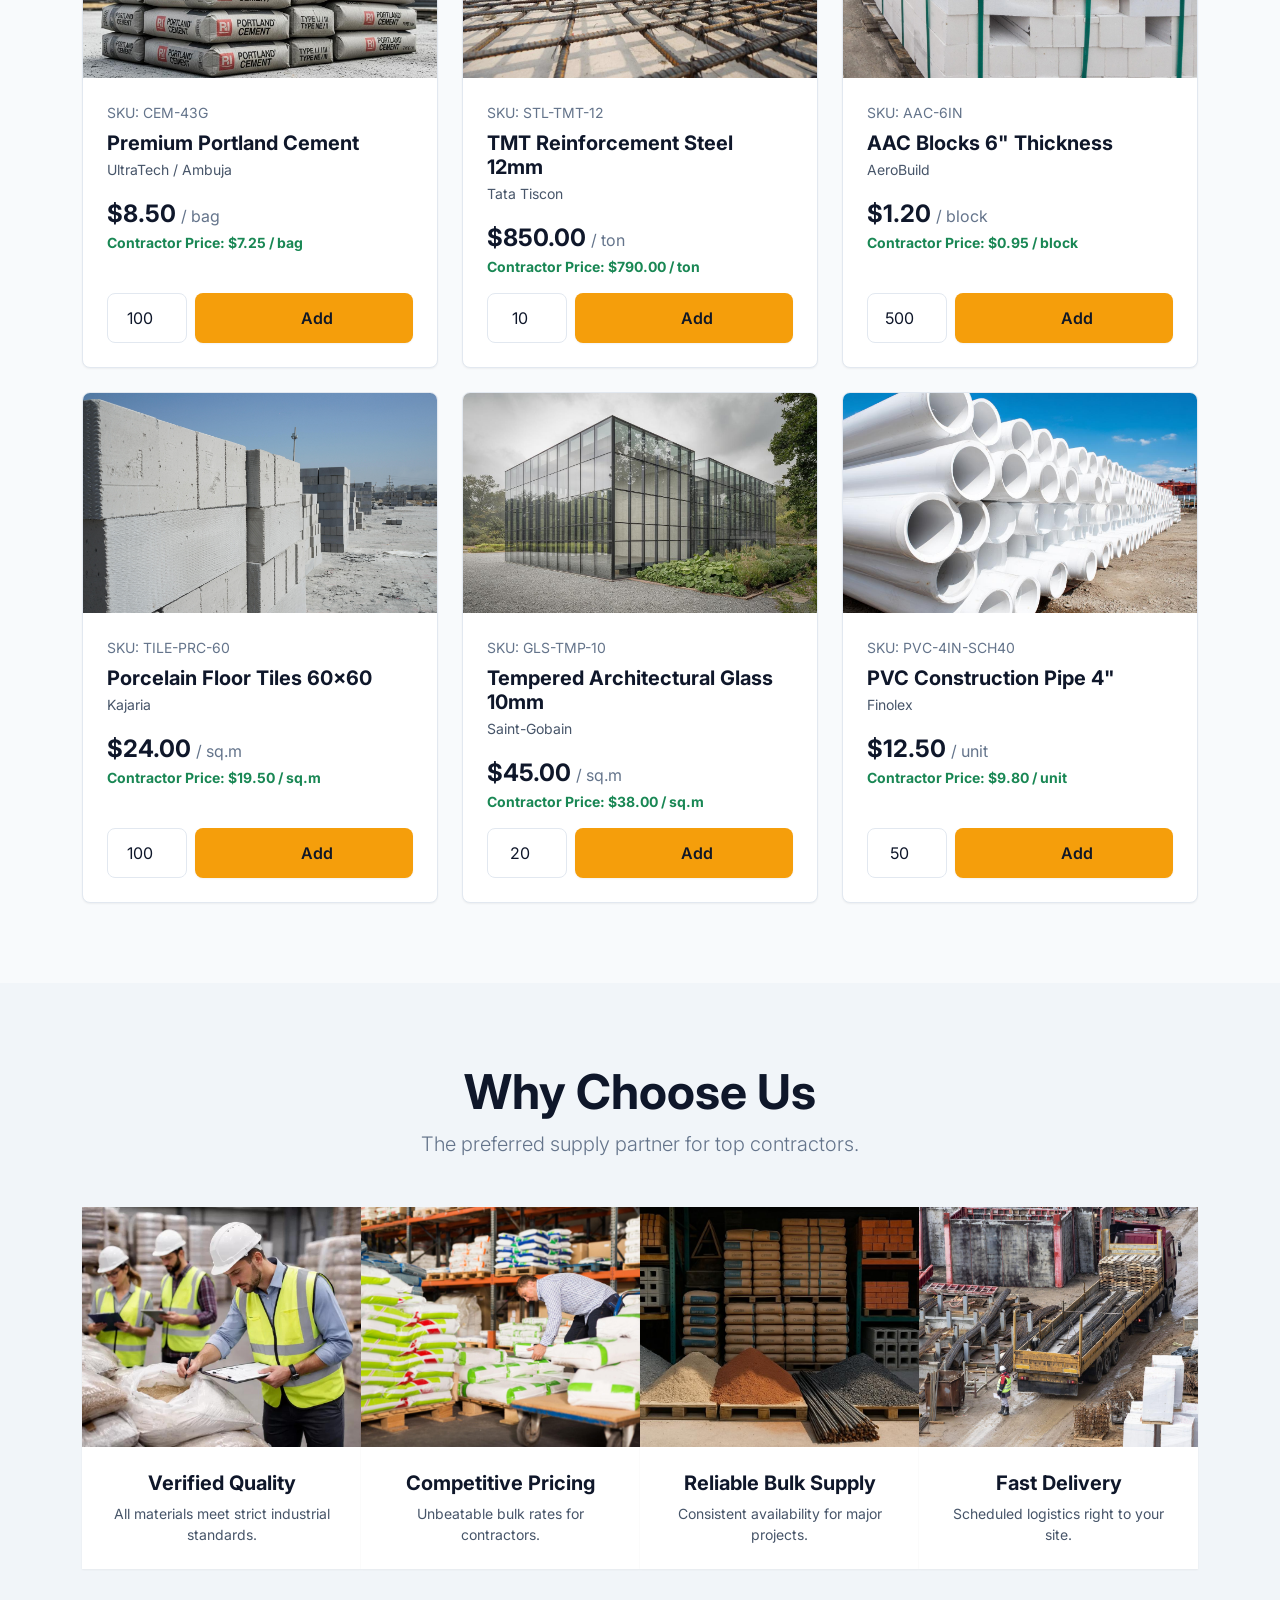
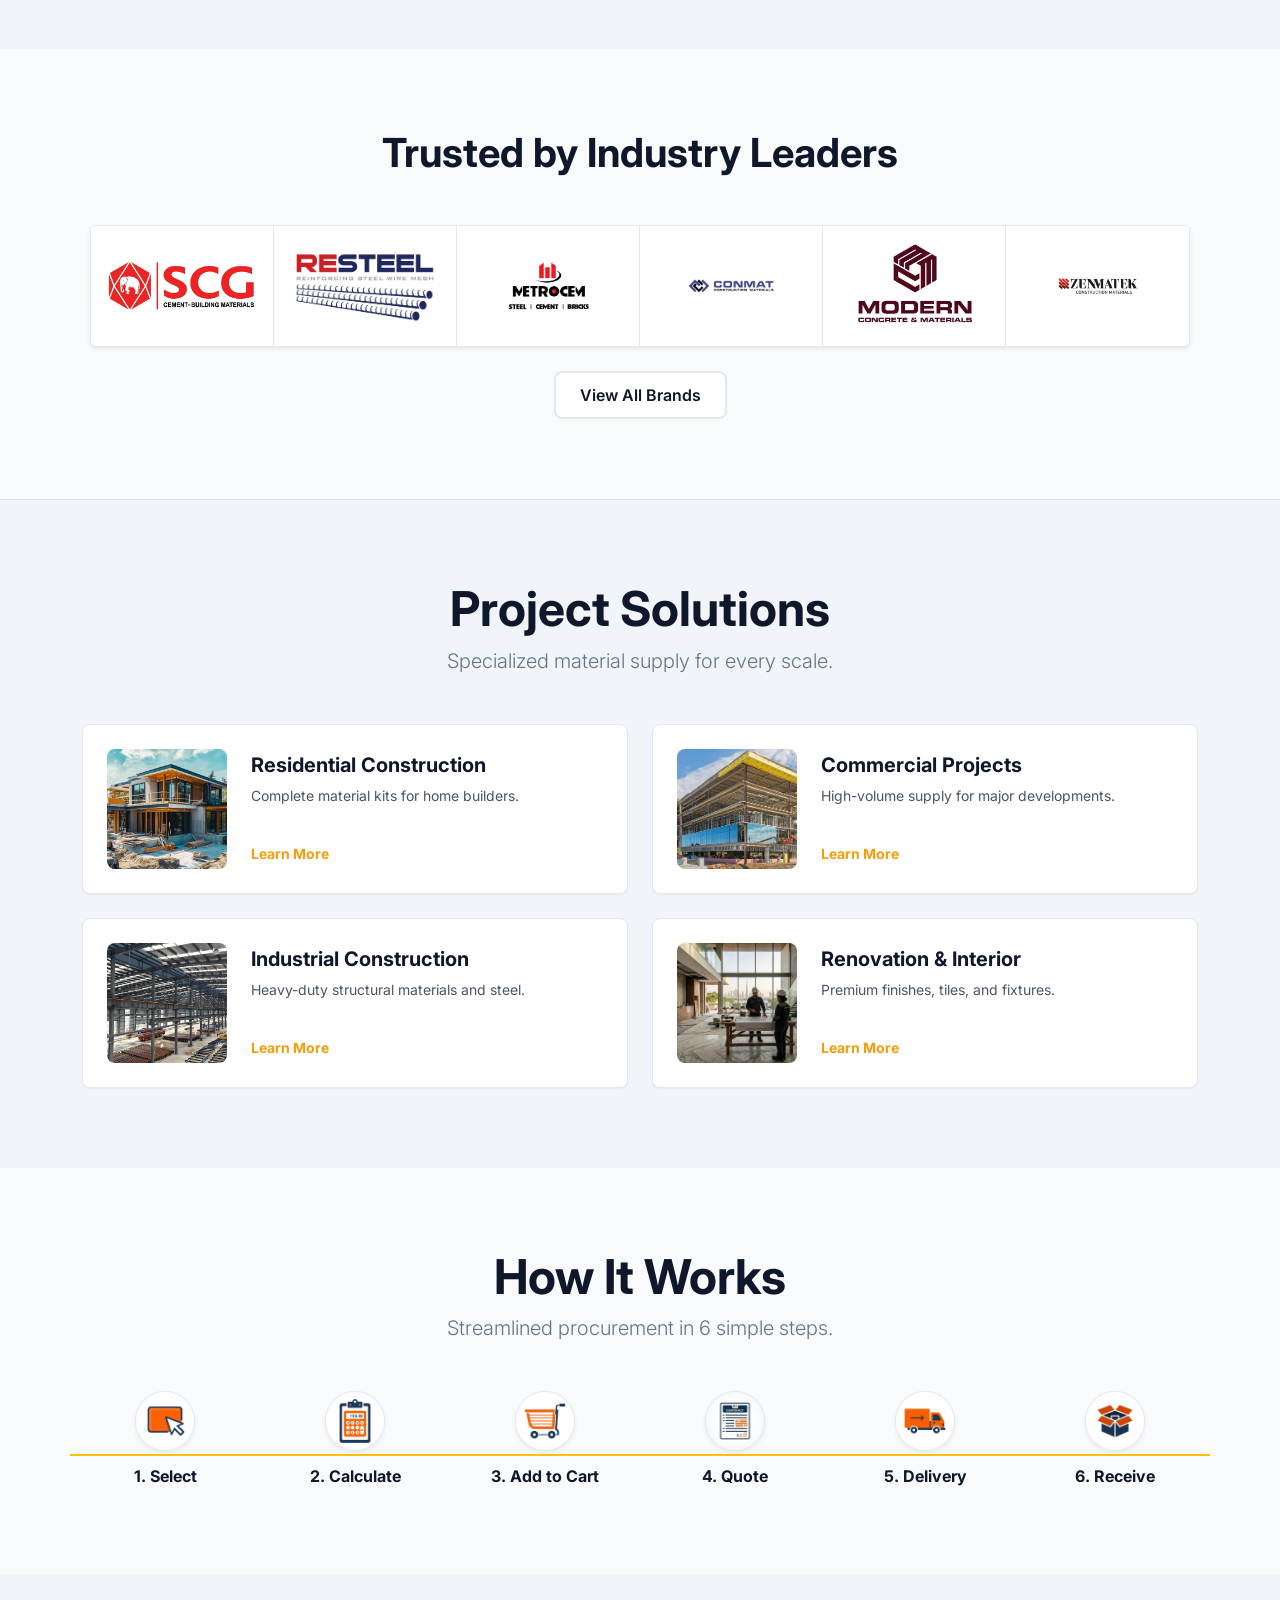
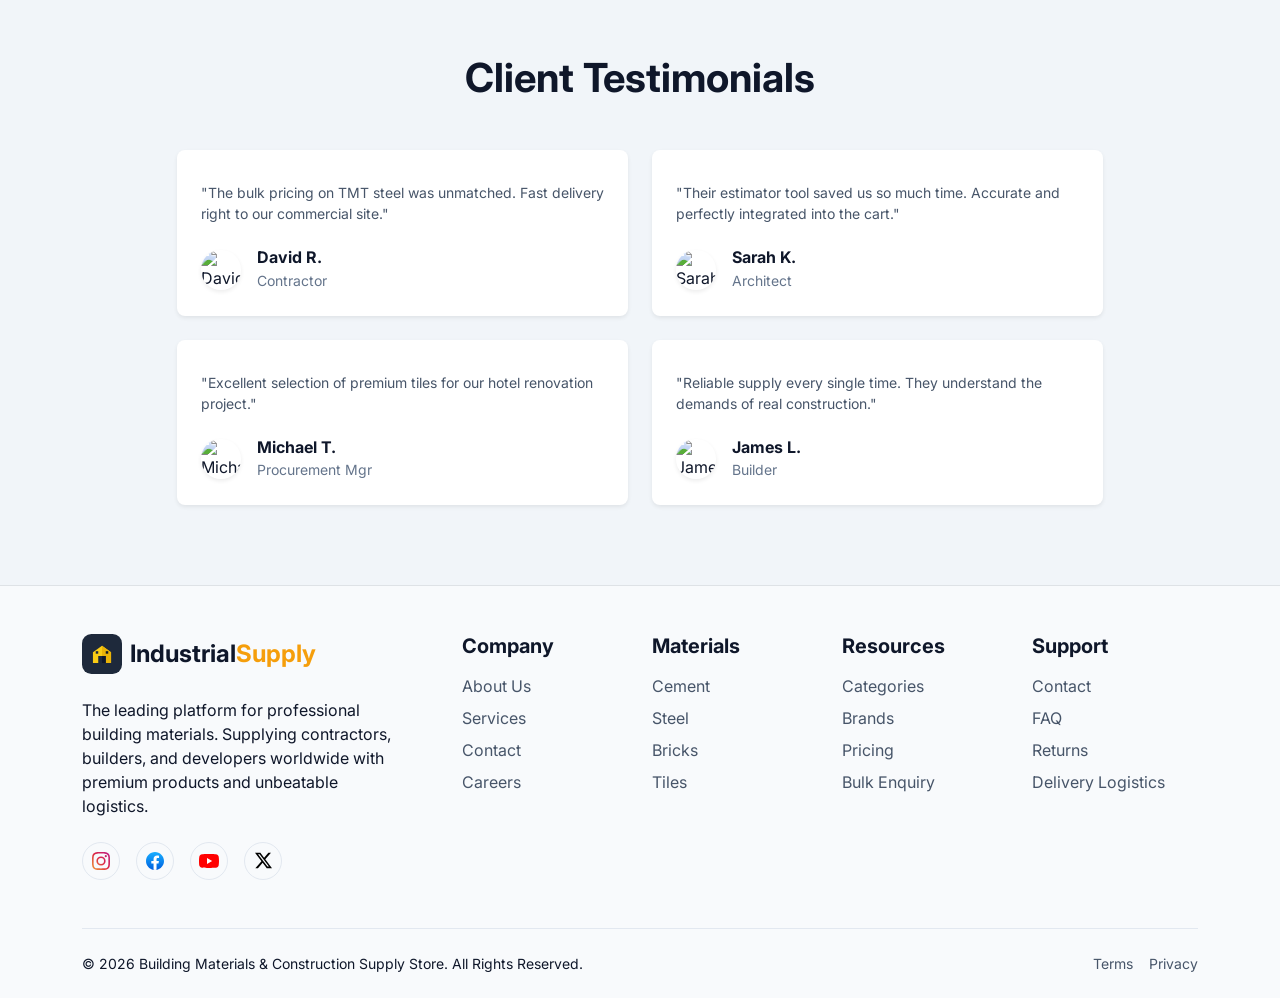
==== commit b644ebec: "first commit" ====
--- a/index.html
+++ b/index.html
@@ -1,4 +1,4 @@
-﻿<!DOCTYPE html>
+<!DOCTYPE html>
 <html lang="en" dir="ltr">
 
 <head>
@@ -84,52 +84,45 @@
   <!-- Mobile Offcanvas Menu -->
   <div class="offcanvas offcanvas-end offcanvas-custom" tabindex="-1" id="mobileMenu" aria-labelledby="mobileMenuLabel">
     <div class="offcanvas-header border-bottom border-secondary">
-      <h5 class="offcanvas-title fw-bold" id="mobileMenuLabel">Industrial<span class="text-primary-custom">Supply</span>
-      </h5>
+      <h5 class="offcanvas-title fw-bold" id="mobileMenuLabel">Industrial<span class="text-primary-custom">Supply</span></h5>
       <button type="button" class="btn-close" data-bs-dismiss="offcanvas" aria-label="Close"></button>
     </div>
     <div class="offcanvas-body px-0">
       <ul class="navbar-nav">
-        <li class="nav-item px-3 py-2"><a class="nav-link text-center" href="index.html">Home</a></li>
-        <li class="nav-item px-3 py-2"><a class="nav-link active text-center" href="home-2.html">Home 2</a></li>
+        <li class="nav-item px-3 py-2"><a class="nav-link active text-center" href="index.html">Home</a></li>
+        <li class="nav-item px-3 py-2"><a class="nav-link text-center" href="home-2.html">Home 2</a></li>
         <li class="nav-item px-3 py-2"><a class="nav-link text-center" href="about.html">About</a></li>
         <li class="nav-item px-3 py-2"><a class="nav-link text-center" href="services.html">Services</a></li>
         <li class="nav-item px-3 py-2">
-          <a class="nav-link d-flex justify-content-center align-items-center" data-bs-toggle="collapse"
+          <a class="nav-link d-flex justify-content-center align-items-center text-primary-custom fw-bold" data-bs-toggle="collapse"
             href="#moreMenu" role="button" aria-expanded="false" aria-controls="moreMenu">
             More <i data-lucide="chevron-down" class="ms-1"></i>
           </a>
           <div class="collapse" id="moreMenu">
             <ul class="list-unstyled p-0 m-0 py-2 mt-2 text-center">
-              <li><a class="nav-link justify-content-center py-1" href="categories.html">Categories</a></li>
-              <li><a class="nav-link justify-content-center py-1" href="brands.html">Brands</a></li>
+              <li><a class="nav-link d-flex justify-content-center py-1 text-primary-custom fw-bold" href="categories.html">Categories</a></li>
+              <li><a class="nav-link d-flex justify-content-center py-1 text-primary-custom fw-bold" href="brands.html">Brands</a></li>
             </ul>
           </div>
         </li>
         <li class="nav-item px-3 py-2"><a class="nav-link text-center" href="pricing.html">Pricing</a></li>
         <li class="nav-item px-3 py-2"><a class="nav-link text-center" href="contact.html">Contact</a></li>
-        <li class="nav-item px-3 py-2 border-top mt-2"><a class="nav-link d-flex justify-content-center align-items-center gap-2"
-            href="cart.html"><i data-lucide="shopping-cart"></i> Cart</a></li>
-        <li class="nav-item px-3 py-2"><a class="nav-link d-flex justify-content-center align-items-center gap-2" href="login.html"><i
-              data-lucide="log-in"></i> Login</a></li>
-        <li class="nav-item px-3 py-2"><a class="nav-link d-flex justify-content-center align-items-center gap-2" href="register.html"><i
-              data-lucide="user-plus"></i> Register</a></li>
-        
-        <!-- Mobile Toggles -->
+                <!-- Mobile Actions & Toggles -->
         <li class="nav-item px-3 py-2 border-top mt-2">
           <div class="d-flex align-items-center justify-content-center gap-4">
-            <span class="nav-link p-0 d-flex align-items-center gap-2">Theme</span>
             <button class="action-icon" id="theme-toggle-mobile" aria-label="Toggle theme">
               <span id="theme-icon-mobile" style="pointer-events: none;"><i data-lucide="moon"></i></span>
             </button>
-          </div>
-        </li>
-        <li class="nav-item px-3 py-2">
-          <div class="d-flex align-items-center justify-content-center gap-4">
-            <span class="nav-link p-0 d-flex align-items-center gap-2">RTL Layout</span>
             <button class="action-icon" id="dir-toggle-mobile" aria-label="Toggle layout direction">
               <i data-lucide="arrow-left-right" style="pointer-events: none;"></i>
             </button>
+            <a href="cart.html" class="action-icon text-decoration-none">
+              <i data-lucide="shopping-cart"></i>
+              <span class="cart-badge">0</span>
+            </a>
+            <a href="login.html" class="action-icon text-decoration-none" aria-label="Login">
+              <i data-lucide="user"></i>
+            </a>
           </div>
         </li>
         
@@ -146,7 +139,7 @@
     style="min-height: 100vh; display: flex; align-items: center;">
     <div class="container position-relative z-1">
       <div class="row align-items-center">
-        <div class="col-lg-6 mb-5 mb-lg-0 hero-content text-center-mobile">
+        <div class="col-lg-6 mb-5 mb-lg-0 hero-content text-center text-lg-start">
           <span
             class="badge text-bg-warning rounded-pill px-3 py-2 mb-3 fw-semibold text-uppercase letter-spacing-1">Premium
             B2B Supply</span>
@@ -155,10 +148,10 @@
           <p class="lead mb-5 text-secondary-subtle">Professional construction materials, contractor pricing, trusted
             brands, and reliable bulk supply.</p>
 
-          <div class="d-flex flex-wrap gap-3 mobile-stack-btns">
-            <a href="categories.html" class="btn-primary-custom btn-lg">Shop Materials <i
+          <div class="d-flex flex-wrap justify-content-center justify-content-lg-start gap-3 mobile-stack-btns">
+            <a href="categories.html" class="btn-primary-custom btn-lg hero-btn">Shop Materials <i
                 data-lucide="arrow-right"></i></a>
-            <a href="contact.html" class="btn-outline-custom border-white text-white btn-lg">Request Bulk Quote</a>
+            <a href="contact.html" class="btn-outline-custom border-white text-white btn-lg hero-btn">Request Bulk Quote</a>
           </div>
 
           <div
@@ -179,23 +172,40 @@
             <img src="assets/images/home1-hero.png" alt="Construction Materials"
               class="img-fluid rounded-4 shadow-lg w-100 h-100 object-fit-cover">
 
-            <!-- Floating cards -->
-            <div class="position-absolute bg-white text-dark p-3 rounded shadow-lg"
-              style="top: 10%; right: -5%; transform: translateZ(50px);">
-              <div class="d-flex align-items-center gap-2">
+            <!-- Floating cards (Desktop) -->
+            <div class="d-none d-lg-block">
+              <div class="position-absolute bg-white text-dark p-3 rounded shadow-lg"
+                style="top: 10%; right: -5%; transform: translateZ(50px);">
+                <div class="d-flex align-items-center gap-2">
+                  <i data-lucide="tag" class="text-primary-custom"></i>
+                  <span class="fw-bold">Bulk Pricing</span>
+                </div>
+              </div>
+
+              <div class="position-absolute bg-dark text-white p-3 rounded shadow-lg border border-secondary"
+                style="bottom: 15%; left: -10%; transform: translateZ(80px);">
+                <div class="d-flex align-items-center gap-2">
+                  <i data-lucide="shield-check" class="text-success"></i>
+                  <span class="fw-bold">Contractor Ready</span>
+                </div>
+              </div>
+            </div>
+          </div>
+
+          <!-- Mobile Cards (Below Image) -->
+          <div class="d-flex d-lg-none gap-3 mt-4 flex-column flex-sm-row justify-content-center">
+            <div class="bg-white text-dark p-3 rounded shadow border flex-fill">
+              <div class="d-flex align-items-center justify-content-center gap-2">
                 <i data-lucide="tag" class="text-primary-custom"></i>
                 <span class="fw-bold">Bulk Pricing</span>
               </div>
             </div>
-
-            <div class="position-absolute bg-dark text-white p-3 rounded shadow-lg border border-secondary"
-              style="bottom: 15%; left: -10%; transform: translateZ(80px);">
-              <div class="d-flex align-items-center gap-2">
+            <div class="bg-dark text-white p-3 rounded shadow border border-secondary flex-fill">
+              <div class="d-flex align-items-center justify-content-center gap-2">
                 <i data-lucide="shield-check" class="text-success"></i>
                 <span class="fw-bold">Contractor Ready</span>
               </div>
             </div>
-          </div>
         </div>
       </div>
     </div>
@@ -211,19 +221,19 @@
           <h2 class="display-5 fw-bold mb-2">Material Categories</h2>
           <p class="lead text-muted mb-0">Browse our comprehensive catalog of construction materials.</p>
         </div>
-        <a href="categories.html" class="btn-outline-custom d-none d-md-inline-flex">View All <i
+        <a href="categories.html" class="btn-outline-custom d-none d-lg-inline-flex">View All <i
             data-lucide="arrow-right"></i></a>
       </div>
 
       <div class="row g-4">
         <!-- Card 1 -->
         <div class="col-md-6 col-lg-4">
-          <a href="categories.html" class="text-decoration-none d-block">
-            <div class="premium-card position-relative group">
+          <a href="categories.html" class="text-decoration-none d-block h-100">
+            <div class="premium-card position-relative group h-100 d-flex flex-column">
               <div class="card-image" style="height: 240px;">
                 <img src="assets/images/Cement_Concrete.png" alt="Cement & Concrete">
               </div>
-              <div class="p-4 bg-card">
+              <div class="p-4 bg-card flex-grow-1 d-flex flex-column">
                 <div class="d-flex align-items-center gap-3 mb-3">
                   <div class="bg-primary-custom p-2 rounded flex-shrink-0">
                     <i data-lucide="box"></i>
@@ -243,12 +253,12 @@
 
         <!-- Card 2 -->
         <div class="col-md-6 col-lg-4">
-          <a href="categories.html" class="text-decoration-none d-block">
-            <div class="premium-card position-relative group">
+          <a href="categories.html" class="text-decoration-none d-block h-100">
+            <div class="premium-card position-relative group h-100 d-flex flex-column">
               <div class="card-image" style="height: 240px;">
                 <img src="assets/images/Steel_Reinforcement.png" alt="Steel & Reinforcement">
               </div>
-              <div class="p-4 bg-card">
+              <div class="p-4 bg-card flex-grow-1 d-flex flex-column">
                 <div class="d-flex align-items-center gap-3 mb-3">
                   <div class="bg-primary-custom p-2 rounded flex-shrink-0">
                     <i data-lucide="align-justify"></i>
@@ -267,12 +277,12 @@
 
         <!-- Card 3 -->
         <div class="col-md-6 col-lg-4">
-          <a href="categories.html" class="text-decoration-none d-block">
-            <div class="premium-card position-relative group">
+          <a href="categories.html" class="text-decoration-none d-block h-100">
+            <div class="premium-card position-relative group h-100 d-flex flex-column">
               <div class="card-image" style="height: 240px;">
                 <img src="assets/images/Bricks_Blocks.png" alt="Bricks & Blocks">
               </div>
-              <div class="p-4 bg-card">
+              <div class="p-4 bg-card flex-grow-1 d-flex flex-column">
                 <div class="d-flex align-items-center gap-3 mb-3">
                   <div class="bg-primary-custom p-2 rounded flex-shrink-0">
                     <i data-lucide="layers"></i>
@@ -291,12 +301,12 @@
 
         <!-- Card 4 -->
         <div class="col-md-6 col-lg-4">
-          <a href="categories.html" class="text-decoration-none d-block">
-            <div class="premium-card position-relative group">
+          <a href="categories.html" class="text-decoration-none d-block h-100">
+            <div class="premium-card position-relative group h-100 d-flex flex-column">
               <div class="card-image" style="height: 240px;">
                 <img src="assets/images/Tiles_Flooring.png" alt="Tiles & Flooring">
               </div>
-              <div class="p-4 bg-card">
+              <div class="p-4 bg-card flex-grow-1 d-flex flex-column">
                 <div class="d-flex align-items-center gap-3 mb-3">
                   <div class="bg-primary-custom p-2 rounded flex-shrink-0">
                     <i data-lucide="grid"></i>
@@ -315,12 +325,12 @@
 
         <!-- Card 5 -->
         <div class="col-md-6 col-lg-4">
-          <a href="categories.html" class="text-decoration-none d-block">
-            <div class="premium-card position-relative group">
+          <a href="categories.html" class="text-decoration-none d-block h-100">
+            <div class="premium-card position-relative group h-100 d-flex flex-column">
               <div class="card-image" style="height: 240px;">
                 <img src="assets/images/Glass_Architectural.png" alt="Glass & Architectural">
               </div>
-              <div class="p-4 bg-card">
+              <div class="p-4 bg-card flex-grow-1 d-flex flex-column">
                 <div class="d-flex align-items-center gap-3 mb-3">
                   <div class="bg-primary-custom p-2 rounded flex-shrink-0">
                     <i data-lucide="panels-top-left"></i>
@@ -339,12 +349,12 @@
 
         <!-- Card 6 -->
         <div class="col-md-6 col-lg-4">
-          <a href="categories.html" class="text-decoration-none d-block">
-            <div class="premium-card position-relative group">
+          <a href="categories.html" class="text-decoration-none d-block h-100">
+            <div class="premium-card position-relative group h-100 d-flex flex-column">
               <div class="card-image" style="height: 240px;">
                 <img src="assets/images/Plumbing.png" alt="Plumbing">
               </div>
-              <div class="p-4 bg-card">
+              <div class="p-4 bg-card flex-grow-1 d-flex flex-column">
                 <div class="d-flex align-items-center gap-3 mb-3">
                   <div class="bg-primary-custom p-2 rounded flex-shrink-0">
                     <i data-lucide="droplets"></i>
@@ -362,7 +372,7 @@
         </div>
 
       </div>
-      <div class="text-center mt-5 d-block d-md-none">
+      <div class="text-center mt-5 d-block d-lg-none">
         <a href="categories.html" class="btn-outline-custom w-100">View All Categories <i
             data-lucide="arrow-right"></i></a>
       </div>
@@ -373,20 +383,20 @@
   <section class="section-padding bg-dark text-white blueprint-bg">
     <div class="container">
       <div class="row align-items-center">
-        <div class="col-lg-6 mb-5 mb-lg-0 text-center-mobile">
+        <div class="col-lg-6 mb-5 mb-lg-0 text-center text-lg-start">
           <span class="text-primary-custom fw-bold letter-spacing-1 text-uppercase mb-2 d-block">B2B Procurement</span>
           <h2 class="display-5 fw-bold mb-4 text-white">Better Rates for Bigger Projects</h2>
           <p class="lead text-secondary-subtle mb-4">Join our contractor network to unlock bulk volume pricing,
             scheduled deliveries, and dedicated account management for your construction projects.</p>
           <ul class="list-unstyled mb-5">
-            <li class="d-flex align-items-center gap-3 mb-3"><i data-lucide="check" class="text-success"></i> <span>Up
+            <li class="d-flex justify-content-center justify-content-lg-start align-items-center gap-3 mb-3"><i data-lucide="check" class="text-success"></i> <span>Up
                 to 25% off standard retail prices</span></li>
-            <li class="d-flex align-items-center gap-3 mb-3"><i data-lucide="check" class="text-success"></i>
+            <li class="d-flex justify-content-center justify-content-lg-start align-items-center gap-3 mb-3"><i data-lucide="check" class="text-success"></i>
               <span>Dedicated site delivery logistics</span></li>
-            <li class="d-flex align-items-center gap-3 mb-3"><i data-lucide="check" class="text-success"></i>
+            <li class="d-flex justify-content-center justify-content-lg-start align-items-center gap-3 mb-3"><i data-lucide="check" class="text-success"></i>
               <span>Custom project quotations</span></li>
           </ul>
-          <div class="mobile-stack-btns">
+          <div class="mobile-stack-btns d-flex justify-content-center justify-content-lg-start">
             <a href="pricing.html" class="btn-primary-custom btn-lg">Request Contractor Pricing</a>
           </div>
         </div>
@@ -410,11 +420,11 @@
                 </select>
               </div>
               <div class="row g-3 mb-3">
-                <div class="col-6">
+                <div class="col-12 col-md-6">
                   <label class="form-label fw-bold">Area (sq m)</label>
                   <input type="number" class="form-control form-control-custom" id="est-area" placeholder="e.g. 100">
                 </div>
-                <div class="col-6">
+                <div class="col-12 col-md-6">
                   <label class="form-label fw-bold">Depth/Thickness (m)</label>
                   <input type="number" class="form-control form-control-custom" id="est-depth" placeholder="e.g. 0.15">
                 </div>
@@ -764,50 +774,58 @@
       </div>
       <div class="row g-4">
         <div class="col-md-6">
-          <div class="premium-card p-4 d-flex align-items-center gap-4">
+          <div class="premium-card p-4 d-flex align-items-stretch gap-4 h-100">
             <img src="assets/images/Residential Construction.png"
-              class="rounded-3" style="width: 120px; height: 120px; object-fit: cover;" alt="Residential Construction">
-            <div>
-              <h5 class="fw-bold">Residential Construction</h5>
-              <p class="text-muted small">Complete material kits for home builders.</p>
-              <a href="services.html" class="text-primary-custom text-decoration-none fw-bold small">Learn More <i
-                  data-lucide="arrow-right" style="width: 14px;"></i></a>
+              class="rounded-3 align-self-center flex-shrink-0" style="width: 120px; height: 120px; object-fit: cover;" alt="Residential Construction">
+            <div class="d-flex flex-column w-100 py-1">
+              <h5 class="fw-bold mb-2">Residential Construction</h5>
+              <p class="text-muted small mb-2">Complete material kits for home builders.</p>
+              <div class="mt-auto">
+                <a href="services.html" class="text-primary-custom text-decoration-none fw-bold small">Learn More <i
+                    data-lucide="arrow-right" style="width: 14px;"></i></a>
+              </div>
             </div>
           </div>
         </div>
         <div class="col-md-6">
-          <div class="premium-card p-4 d-flex align-items-center gap-4">
+          <div class="premium-card p-4 d-flex align-items-stretch gap-4 h-100">
             <img src="assets/images/Commercial Projects.png"
-              class="rounded-3" style="width: 120px; height: 120px; object-fit: cover;" alt="Commercial Projects">
-            <div>
-              <h5 class="fw-bold">Commercial Projects</h5>
-              <p class="text-muted small">High-volume supply for major developments.</p>
-              <a href="services.html" class="text-primary-custom text-decoration-none fw-bold small">Learn More <i
-                  data-lucide="arrow-right" style="width: 14px;"></i></a>
+              class="rounded-3 align-self-center flex-shrink-0" style="width: 120px; height: 120px; object-fit: cover;" alt="Commercial Projects">
+            <div class="d-flex flex-column w-100 py-1">
+              <h5 class="fw-bold mb-2">Commercial Projects</h5>
+              <p class="text-muted small mb-2">High-volume supply for major developments.</p>
+              <div class="mt-auto">
+                <a href="services.html" class="text-primary-custom text-decoration-none fw-bold small">Learn More <i
+                    data-lucide="arrow-right" style="width: 14px;"></i></a>
+              </div>
             </div>
           </div>
         </div>
         <div class="col-md-6">
-          <div class="premium-card p-4 d-flex align-items-center gap-4">
+          <div class="premium-card p-4 d-flex align-items-stretch gap-4 h-100">
             <img src="assets/images/Industrial Construction.png"
-              class="rounded-3" style="width: 120px; height: 120px; object-fit: cover;" alt="Industrial Construction">
-            <div>
-              <h5 class="fw-bold">Industrial Construction</h5>
-              <p class="text-muted small">Heavy-duty structural materials and steel.</p>
-              <a href="services.html" class="text-primary-custom text-decoration-none fw-bold small">Learn More <i
-                  data-lucide="arrow-right" style="width: 14px;"></i></a>
+              class="rounded-3 align-self-center flex-shrink-0" style="width: 120px; height: 120px; object-fit: cover;" alt="Industrial Construction">
+            <div class="d-flex flex-column w-100 py-1">
+              <h5 class="fw-bold mb-2">Industrial Construction</h5>
+              <p class="text-muted small mb-2">Heavy-duty structural materials and steel.</p>
+              <div class="mt-auto">
+                <a href="services.html" class="text-primary-custom text-decoration-none fw-bold small">Learn More <i
+                    data-lucide="arrow-right" style="width: 14px;"></i></a>
+              </div>
             </div>
           </div>
         </div>
         <div class="col-md-6">
-          <div class="premium-card p-4 d-flex align-items-center gap-4">
+          <div class="premium-card p-4 d-flex align-items-stretch gap-4 h-100">
             <img src="assets/images/Renovation & Interior.png"
-              class="rounded-3" style="width: 120px; height: 120px; object-fit: cover;" alt="Renovation & Interior">
-            <div>
-              <h5 class="fw-bold">Renovation & Interior</h5>
-              <p class="text-muted small">Premium finishes, tiles, and fixtures.</p>
-              <a href="services.html" class="text-primary-custom text-decoration-none fw-bold small">Learn More <i
-                  data-lucide="arrow-right" style="width: 14px;"></i></a>
+              class="rounded-3 align-self-center flex-shrink-0" style="width: 120px; height: 120px; object-fit: cover;" alt="Renovation & Interior">
+            <div class="d-flex flex-column w-100 py-1">
+              <h5 class="fw-bold mb-2">Renovation & Interior</h5>
+              <p class="text-muted small mb-2">Premium finishes, tiles, and fixtures.</p>
+              <div class="mt-auto">
+                <a href="services.html" class="text-primary-custom text-decoration-none fw-bold small">Learn More <i
+                    data-lucide="arrow-right" style="width: 14px;"></i></a>
+              </div>
             </div>
           </div>
         </div>
@@ -864,7 +882,7 @@
           <div class="row g-4">
             <!-- 4 Testimonials -->
             <div class="col-md-6">
-              <div class="premium-card p-4 bg-white text-dark h-100 shadow-sm border-0">
+              <div class="premium-card p-4 bg-white text-dark h-100 shadow-sm border-0 d-flex flex-column text-start text-md-center text-xl-start">
                 <div class="text-warning mb-2">
                   <i data-lucide="star" class="fill-warning" style="width:16px;"></i><i data-lucide="star"
                     class="fill-warning" style="width:16px;"></i><i data-lucide="star" class="fill-warning"
@@ -873,9 +891,9 @@
                 </div>
                 <p class="small text-muted mb-4">"The bulk pricing on TMT steel was unmatched. Fast delivery right to
                   our commercial site."</p>
-                <div class="d-flex align-items-center gap-3 mt-auto">
+                <div class="d-flex align-items-center gap-3 mt-auto justify-content-start justify-content-md-center justify-content-xl-start">
                   <img src="https://images.unsplash.com/photo-1500648767791-00dcc994a43e?auto=format&fit=crop&w=150&q=80" class="rounded-circle shadow-sm" style="width: 40px; height: 40px; object-fit: cover;" alt="David R.">
-                  <div>
+                  <div class="text-start">
                     <h6 class="fw-bold mb-0">David R.</h6>
                     <span class="small text-muted">Contractor</span>
                   </div>
@@ -883,7 +901,7 @@
               </div>
             </div>
             <div class="col-md-6">
-              <div class="premium-card p-4 bg-white text-dark h-100 shadow-sm border-0">
+              <div class="premium-card p-4 bg-white text-dark h-100 shadow-sm border-0 d-flex flex-column text-start text-md-center text-xl-start">
                 <div class="text-warning mb-2">
                   <i data-lucide="star" class="fill-warning" style="width:16px;"></i><i data-lucide="star"
                     class="fill-warning" style="width:16px;"></i><i data-lucide="star" class="fill-warning"
@@ -892,9 +910,9 @@
                 </div>
                 <p class="small text-muted mb-4">"Their estimator tool saved us so much time. Accurate and perfectly
                   integrated into the cart."</p>
-                <div class="d-flex align-items-center gap-3 mt-auto">
+                <div class="d-flex align-items-center gap-3 mt-auto justify-content-start justify-content-md-center justify-content-xl-start">
                   <img src="https://images.unsplash.com/photo-1494790108377-be9c29b29330?auto=format&fit=crop&w=150&q=80" class="rounded-circle shadow-sm" style="width: 40px; height: 40px; object-fit: cover;" alt="Sarah K.">
-                  <div>
+                  <div class="text-start">
                     <h6 class="fw-bold mb-0">Sarah K.</h6>
                     <span class="small text-muted">Architect</span>
                   </div>
@@ -902,7 +920,7 @@
               </div>
             </div>
             <div class="col-md-6">
-              <div class="premium-card p-4 bg-white text-dark h-100 shadow-sm border-0">
+              <div class="premium-card p-4 bg-white text-dark h-100 shadow-sm border-0 d-flex flex-column text-start text-md-center text-xl-start">
                 <div class="text-warning mb-2">
                   <i data-lucide="star" class="fill-warning" style="width:16px;"></i><i data-lucide="star"
                     class="fill-warning" style="width:16px;"></i><i data-lucide="star" class="fill-warning"
@@ -911,9 +929,9 @@
                 </div>
                 <p class="small text-muted mb-4">"Excellent selection of premium tiles for our hotel renovation
                   project."</p>
-                <div class="d-flex align-items-center gap-3 mt-auto">
+                <div class="d-flex align-items-center gap-3 mt-auto justify-content-start justify-content-md-center justify-content-xl-start">
                   <img src="https://images.unsplash.com/photo-1507003211169-0a1dd7228f2d?auto=format&fit=crop&w=150&q=80" class="rounded-circle shadow-sm" style="width: 40px; height: 40px; object-fit: cover;" alt="Michael T.">
-                  <div>
+                  <div class="text-start">
                     <h6 class="fw-bold mb-0">Michael T.</h6>
                     <span class="small text-muted">Procurement Mgr</span>
                   </div>
@@ -921,7 +939,7 @@
               </div>
             </div>
             <div class="col-md-6">
-              <div class="premium-card p-4 bg-white text-dark h-100 shadow-sm border-0">
+              <div class="premium-card p-4 bg-white text-dark h-100 shadow-sm border-0 d-flex flex-column text-start text-md-center text-xl-start">
                 <div class="text-warning mb-2">
                   <i data-lucide="star" class="fill-warning" style="width:16px;"></i><i data-lucide="star"
                     class="fill-warning" style="width:16px;"></i><i data-lucide="star" class="fill-warning"
@@ -930,9 +948,9 @@
                 </div>
                 <p class="small text-muted mb-4">"Reliable supply every single time. They understand the demands of real
                   construction."</p>
-                <div class="d-flex align-items-center gap-3 mt-auto">
+                <div class="d-flex align-items-center gap-3 mt-auto justify-content-start justify-content-md-center justify-content-xl-start">
                   <img src="https://images.unsplash.com/photo-1519085360753-af0119f7cbe7?auto=format&fit=crop&w=150&q=80" class="rounded-circle shadow-sm" style="width: 40px; height: 40px; object-fit: cover;" alt="James L.">
-                  <div>
+                  <div class="text-start">
                     <h6 class="fw-bold mb-0">James L.</h6>
                     <span class="small text-muted">Builder</span>
                   </div>
@@ -1021,6 +1039,11 @@
     </div>
   </footer>
 
+  <!-- Back to Top Button -->
+  <a href="#" class="back-to-top bg-primary-custom text-white shadow-lg d-flex align-items-center justify-content-center transition" aria-label="Back to Top">
+    <i data-lucide="arrow-up"></i>
+  </a>
+
   <!-- Script Initializations -->
   <script src="https://cdn.jsdelivr.net/npm/bootstrap@5.3.3/dist/js/bootstrap.bundle.min.js"></script>
   <script src="assets/js/main.js"></script>
@@ -1087,3 +1110,4 @@
 
 
 
+
--- a/assets/css/style.css
+++ b/assets/css/style.css
@@ -123,7 +123,7 @@
 
 .text-white, .text-dark, .text-body { color: var(--text-primary) !important; }
 .text-muted { color: var(--text-muted) !important; }
-.text-secondary-subtle { color: var(--text-secondary) !important; }
+.text-secondary-subtle, .text-body-secondary { color: var(--text-secondary) !important; }
 
 .border-white, .border-dark, .border-secondary, .border-light { border-color: var(--border-color) !important; }
 
@@ -156,8 +156,8 @@
   background-color: var(--accent-primary);
   color: #111827 !important;
   font-weight: 600;
-  border: none;
-  padding: 12px 24px;
+  border: 2px solid transparent;
+  padding: 10px 24px;
   border-radius: var(--border-radius);
   transition: var(--transition);
   box-shadow: var(--shadow-sm);
@@ -165,12 +165,14 @@
   align-items: center;
   justify-content: center;
   gap: 8px;
+  text-decoration: none;
 }
 .btn-primary-custom:hover {
   background-color: var(--accent-secondary);
   color: #111827 !important;
   transform: translateY(-2px);
   box-shadow: var(--shadow-primary);
+  text-decoration: none;
 }
 
 .btn-outline-custom {
@@ -185,10 +187,26 @@
   align-items: center;
   justify-content: center;
   gap: 8px;
+  text-decoration: none;
 }
 .btn-outline-custom:hover {
   border-color: var(--accent-primary) !important;
   color: var(--accent-primary) !important;
+  text-decoration: none;
+}
+
+.filter-btn.btn-outline-secondary:hover,
+.filter-btn.btn-outline-secondary:focus,
+.filter-btn.btn-outline-secondary:active,
+.filter-btn.btn-outline-secondary.active {
+  background-color: var(--accent-primary) !important;
+  color: #111827 !important;
+  border-color: var(--accent-primary) !important;
+}
+
+.hero-btn {
+  width: 250px;
+  height: 58px;
 }
 
 /* =========================================================================
@@ -215,7 +233,7 @@
   transition: var(--transition);
 }
 .nav-link:hover, .nav-link.active {
-  color: var(--text-primary) !important;
+  color: var(--accent-primary) !important;
 }
 
 .nav-actions {
@@ -277,6 +295,10 @@
   background-color: var(--bg-secondary);
   color: var(--text-primary);
 }
+.dropdown-item.active, .dropdown-item:active {
+  color: var(--accent-primary) !important;
+  background-color: transparent !important;
+}
 
 /* Mobile Navbar Overrides */
 @media (max-width: 1024px) {
@@ -455,3 +477,33 @@
     text-align: center !important;
   }
 }
+
+/* Back to Top Button */
+.back-to-top {
+  position: fixed;
+  bottom: 30px;
+  right: 30px;
+  width: 50px;
+  height: 50px;
+  border-radius: 50%;
+  z-index: 999;
+  opacity: 0.9;
+  text-decoration: none;
+}
+.back-to-top:hover {
+  opacity: 1;
+  transform: translateY(-5px);
+  color: #fff;
+}
+
+/* Hover Fixes */
+.text-primary-custom { transition: color 0.2s ease; }
+.text-primary-custom:hover { color: var(--accent-secondary) !important; text-decoration: underline !important; }
+.btn-outline-custom img { transition: transform 0.2s ease; }
+.btn-outline-custom:hover img { transform: scale(1.15); }
+
+button:hover > i[data-lucide], a:hover > i[data-lucide] { transform: scale(1.1); transition: transform 0.2s ease; }
+i[data-lucide] { transition: transform 0.2s ease; }
+
+/* Dark Mode Social Icon Contrast */
+[data-theme="dark"] img[src*="x.svg"] { filter: invert(1); }
